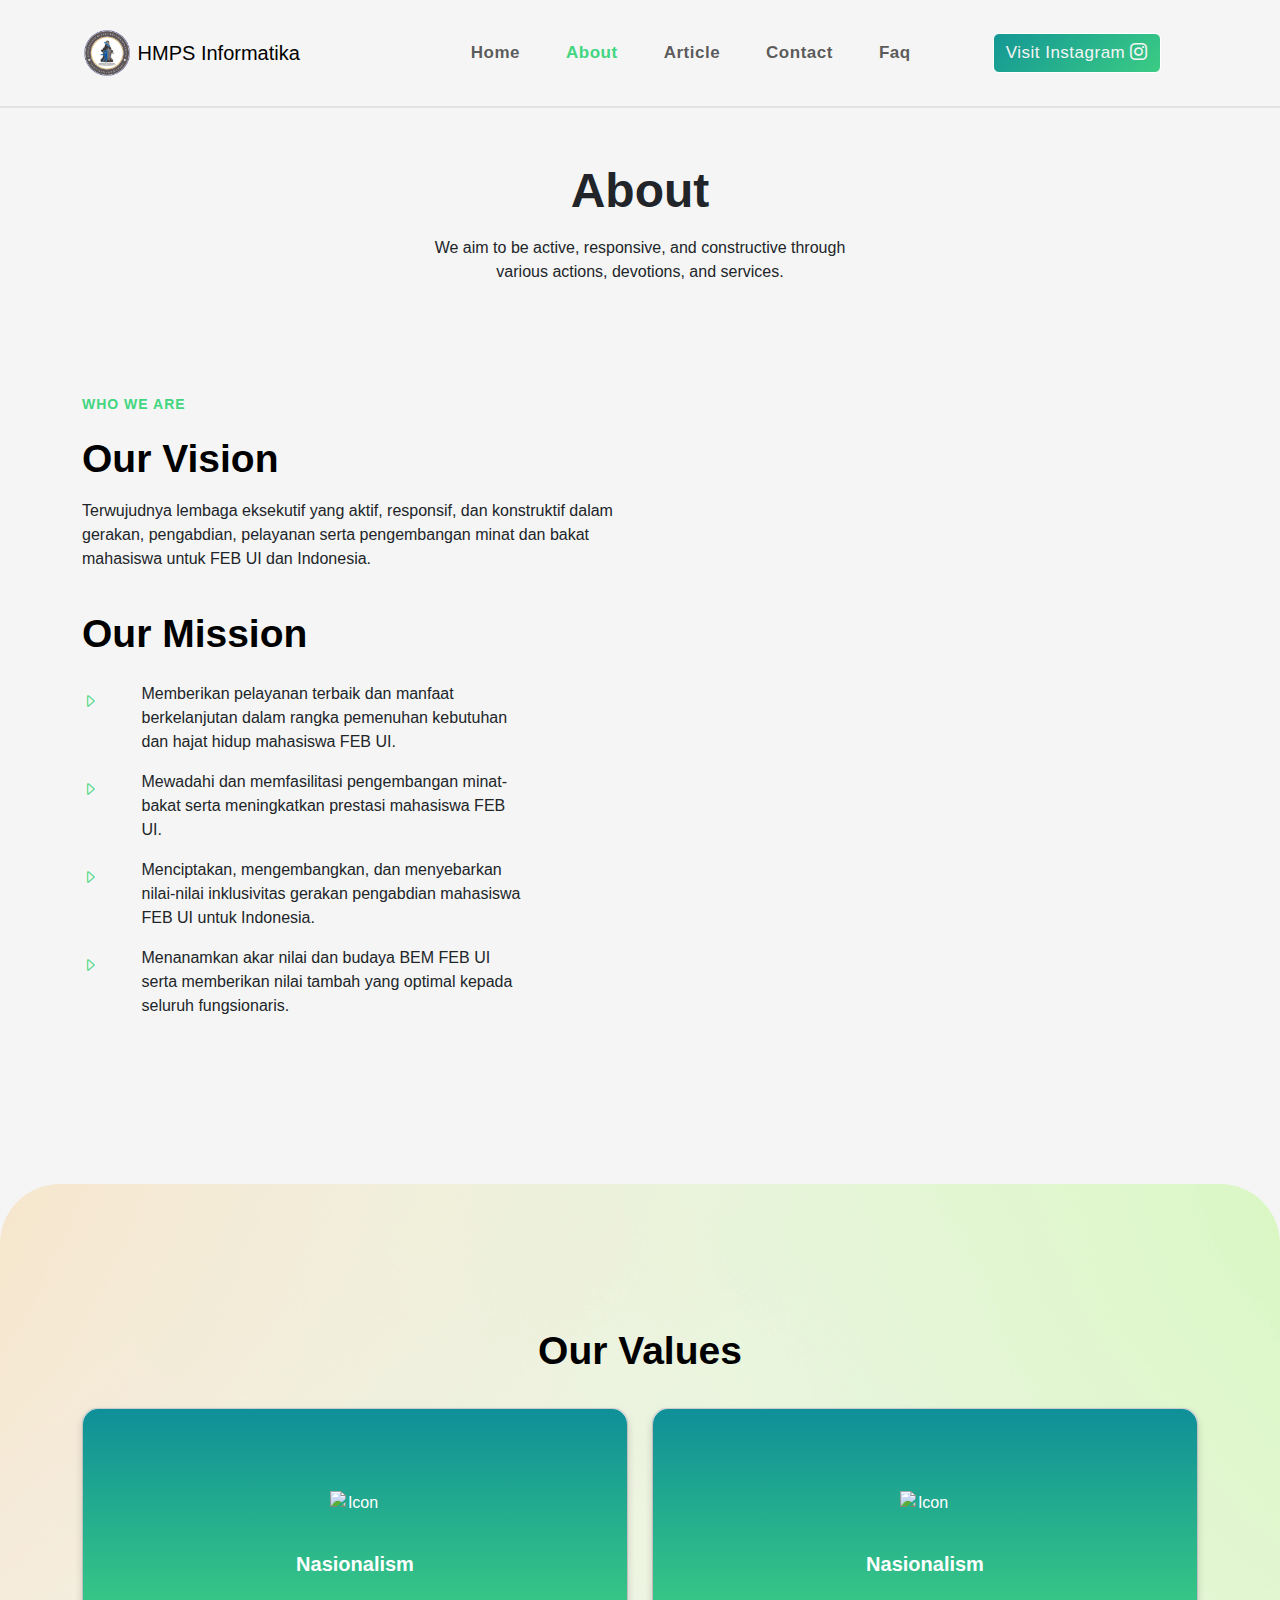
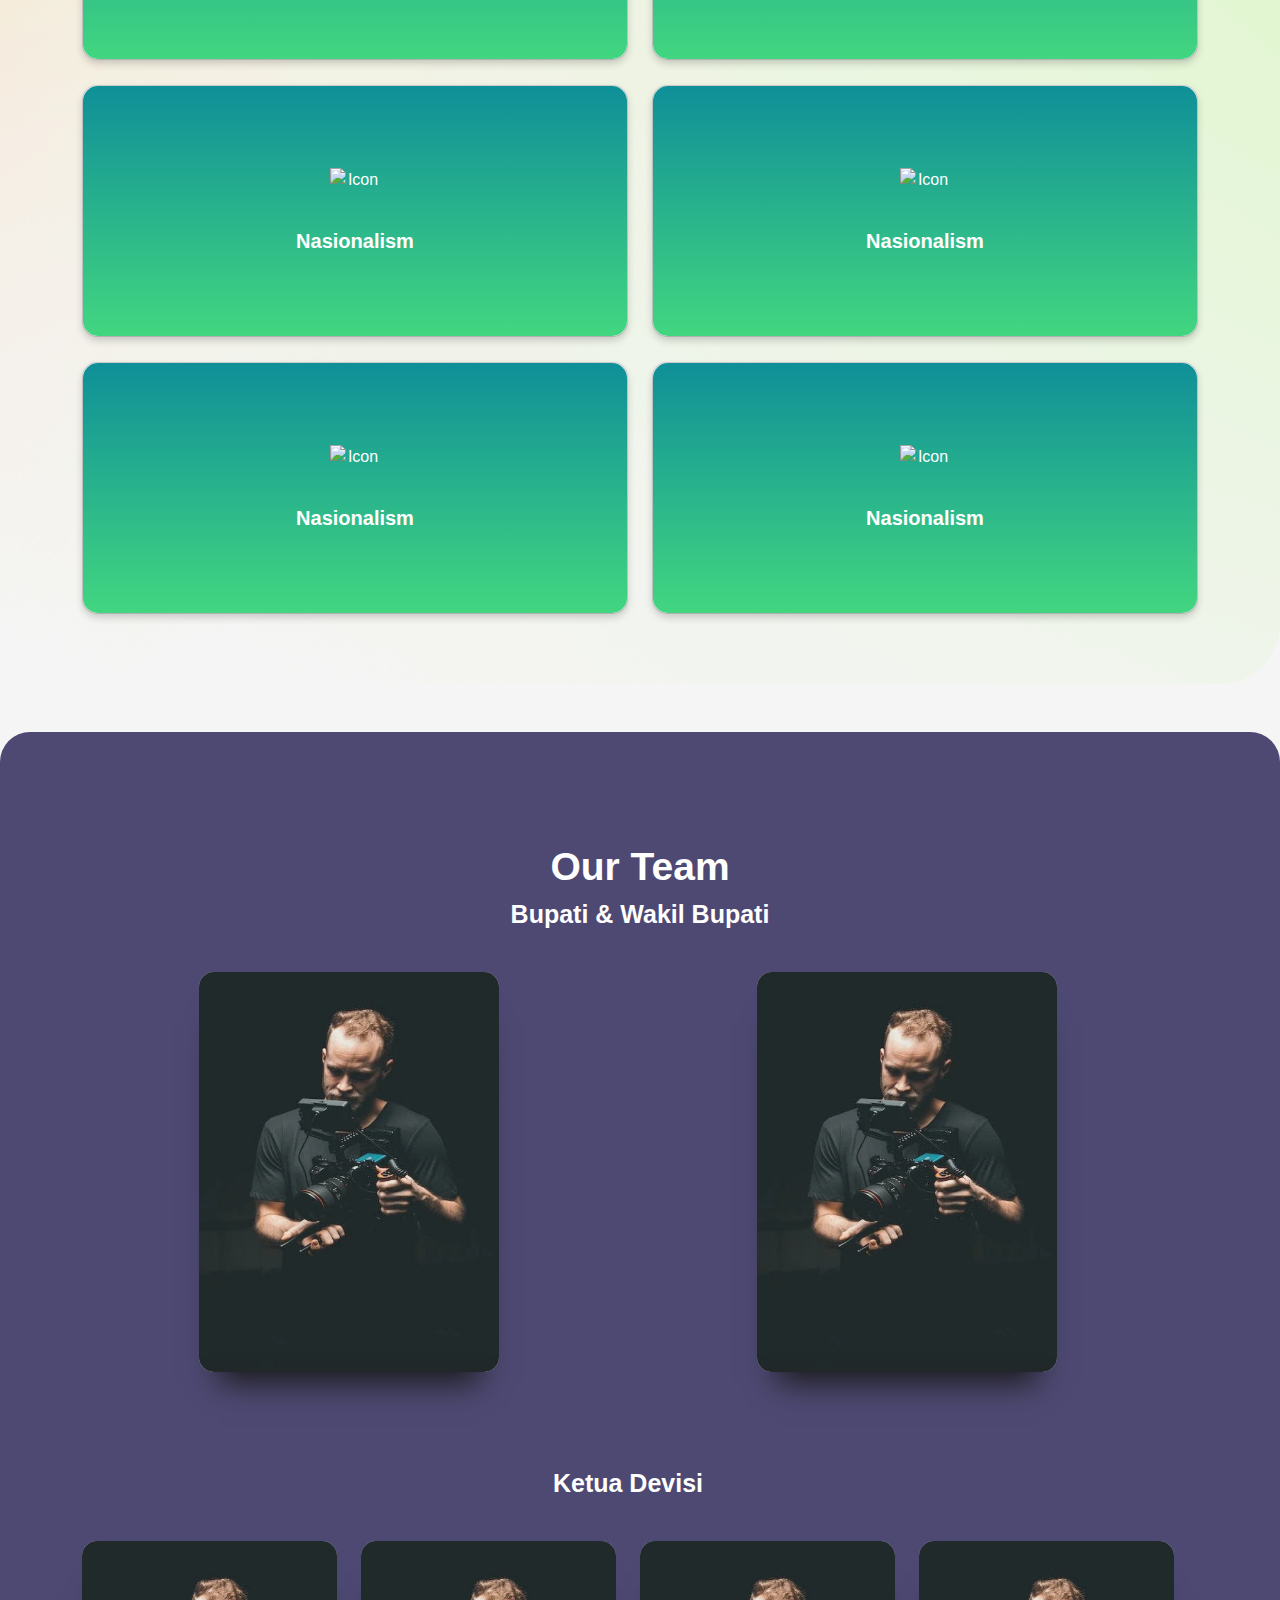
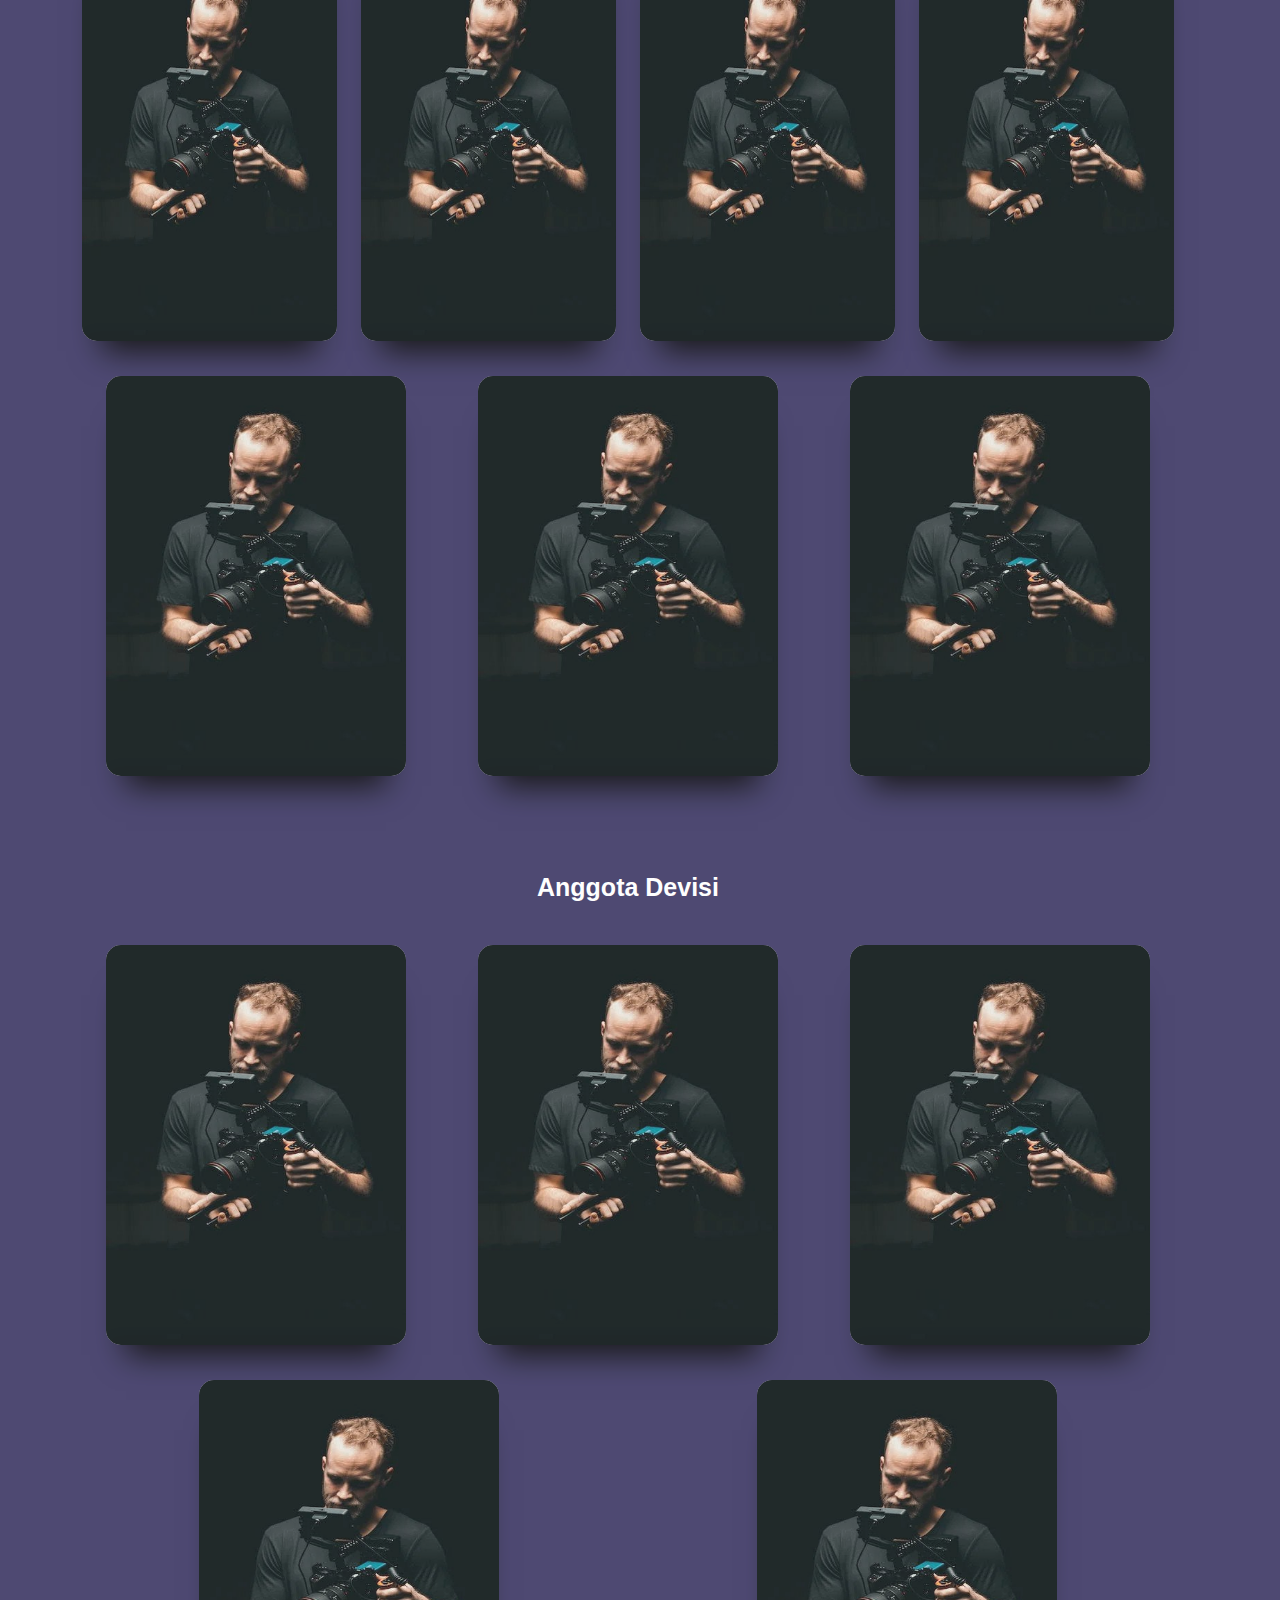
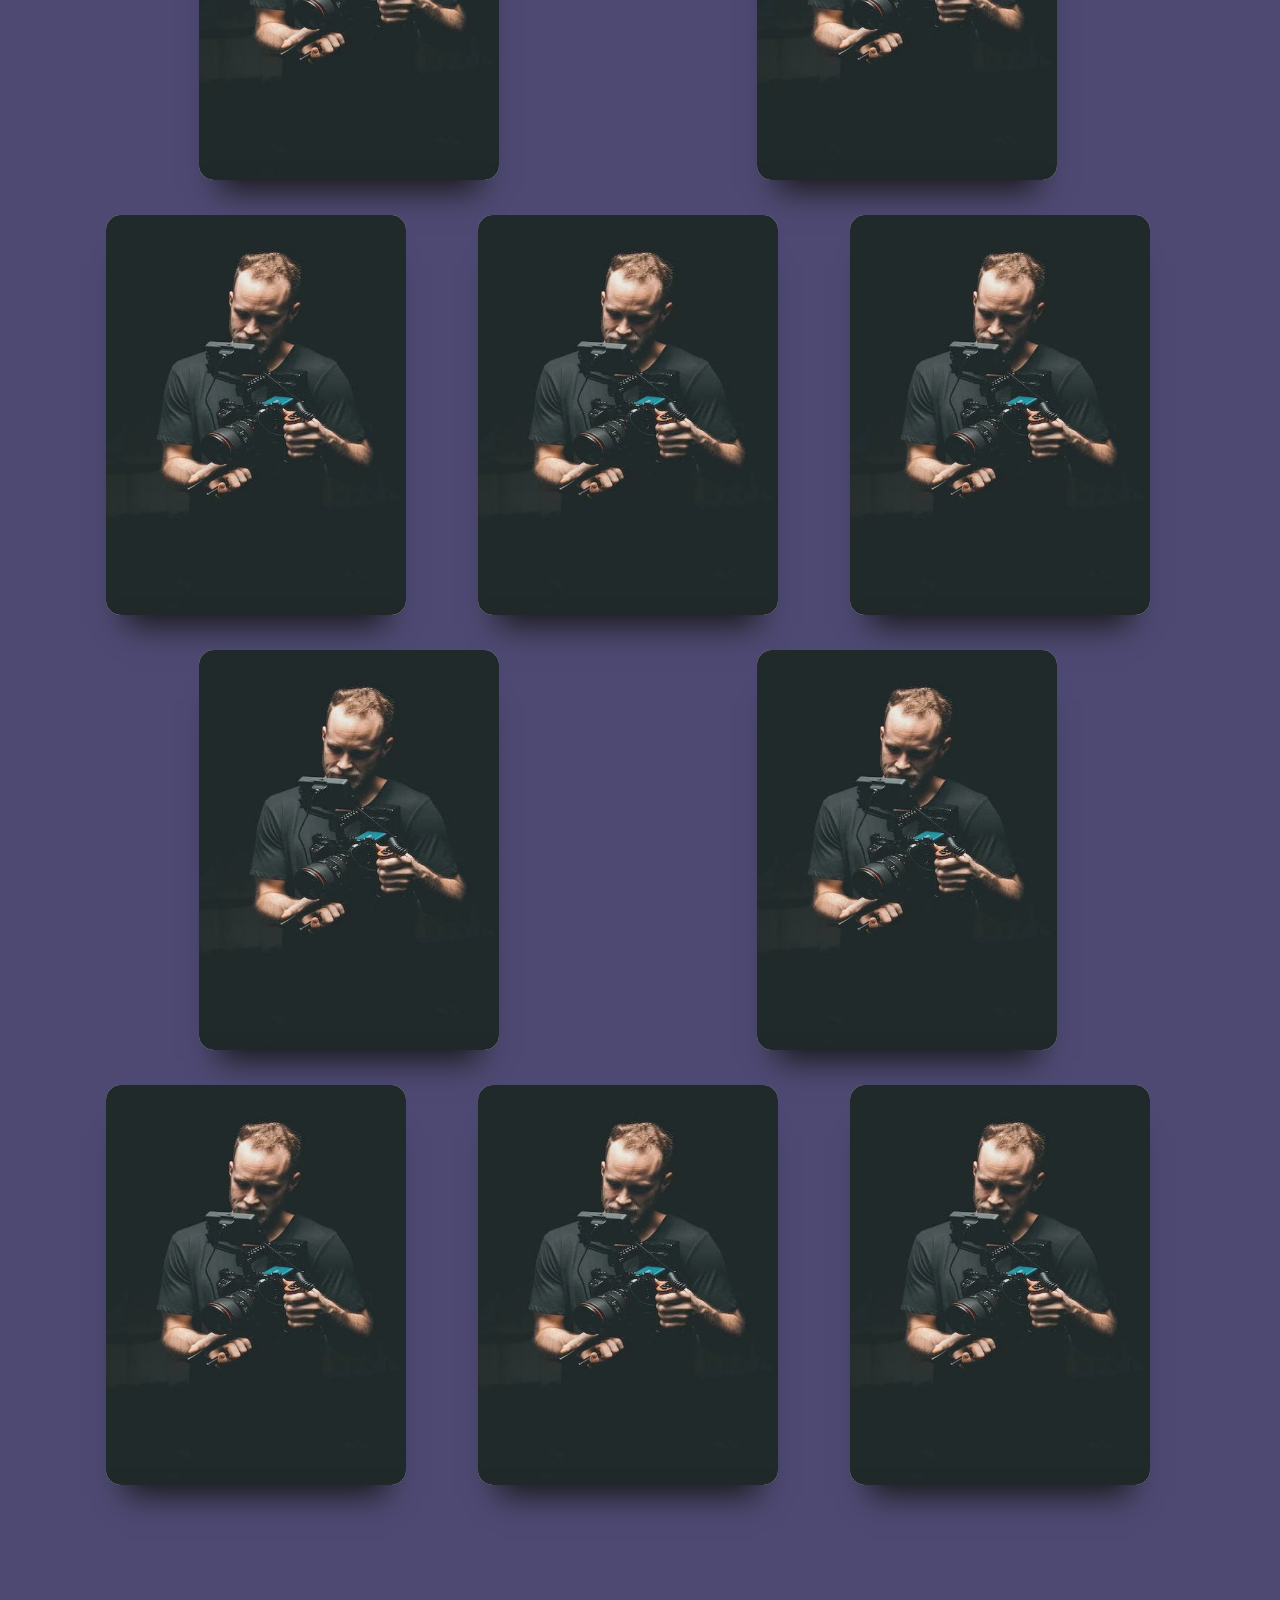
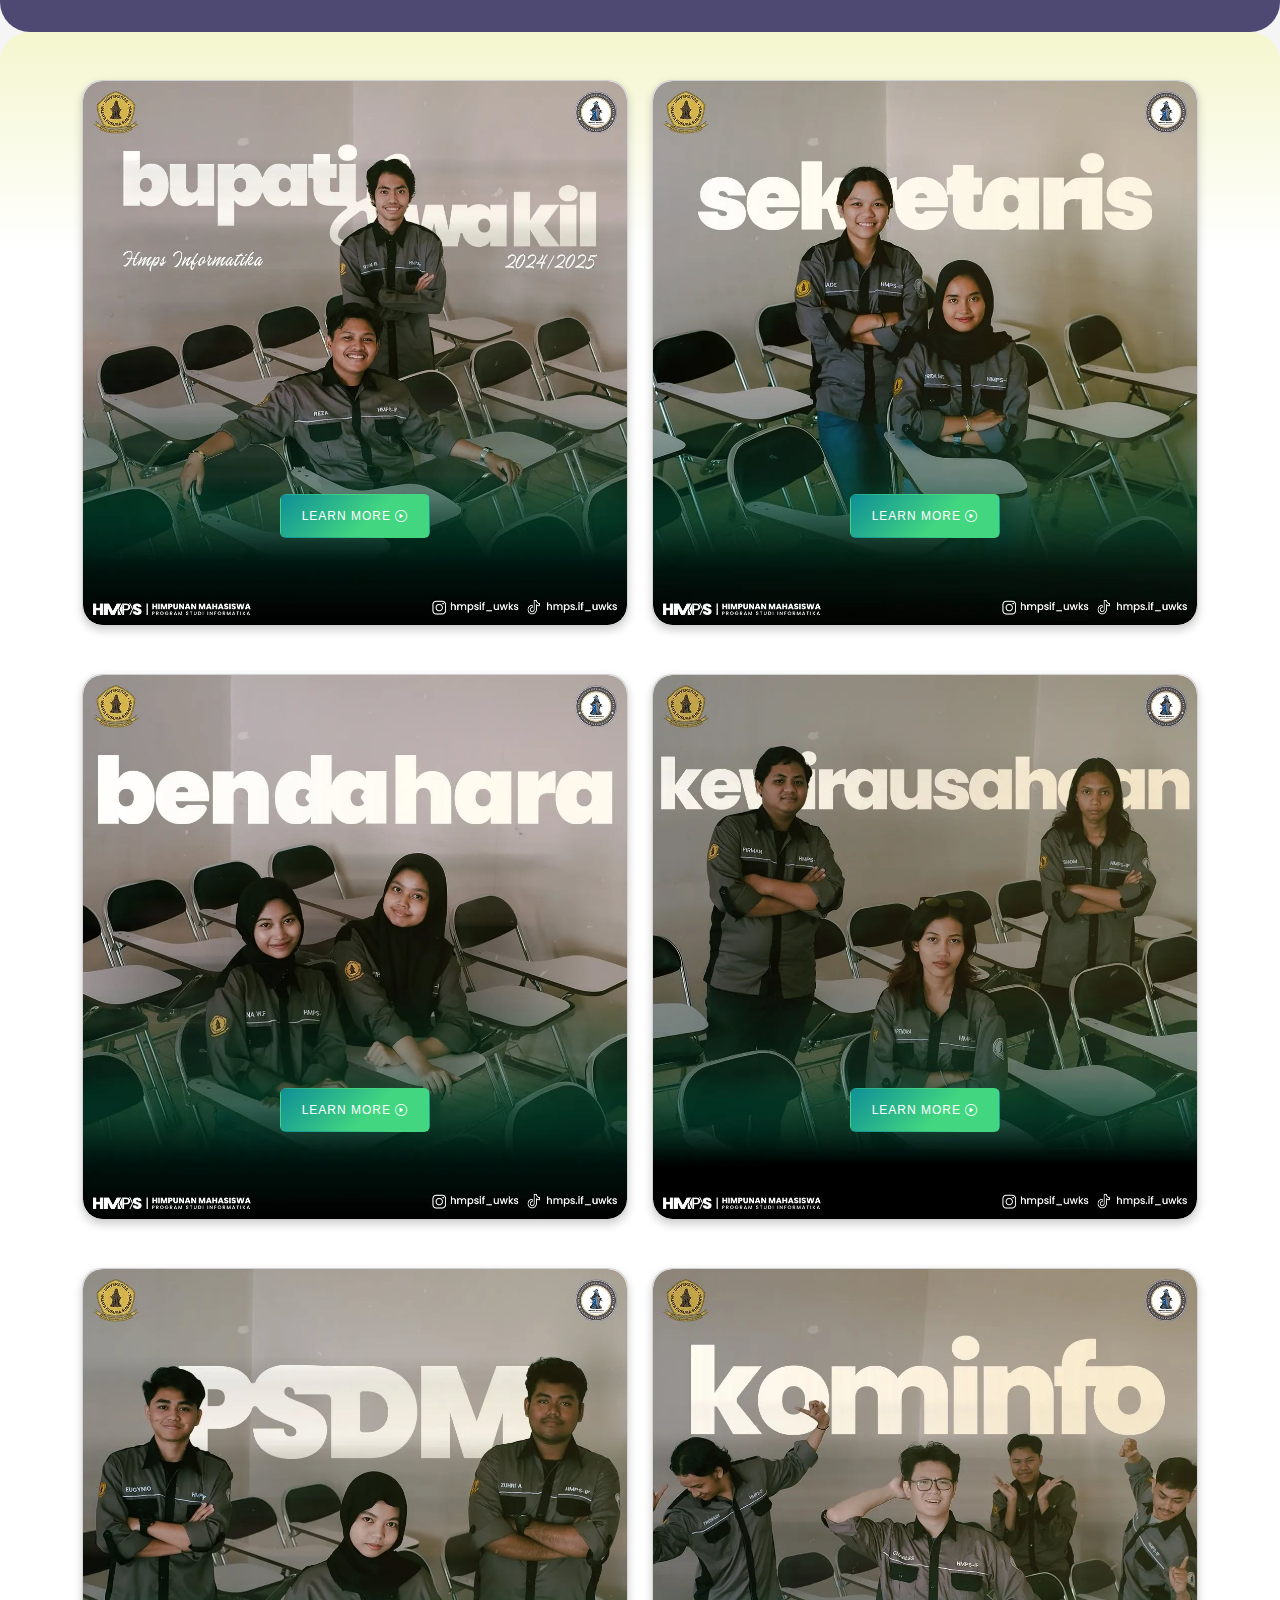
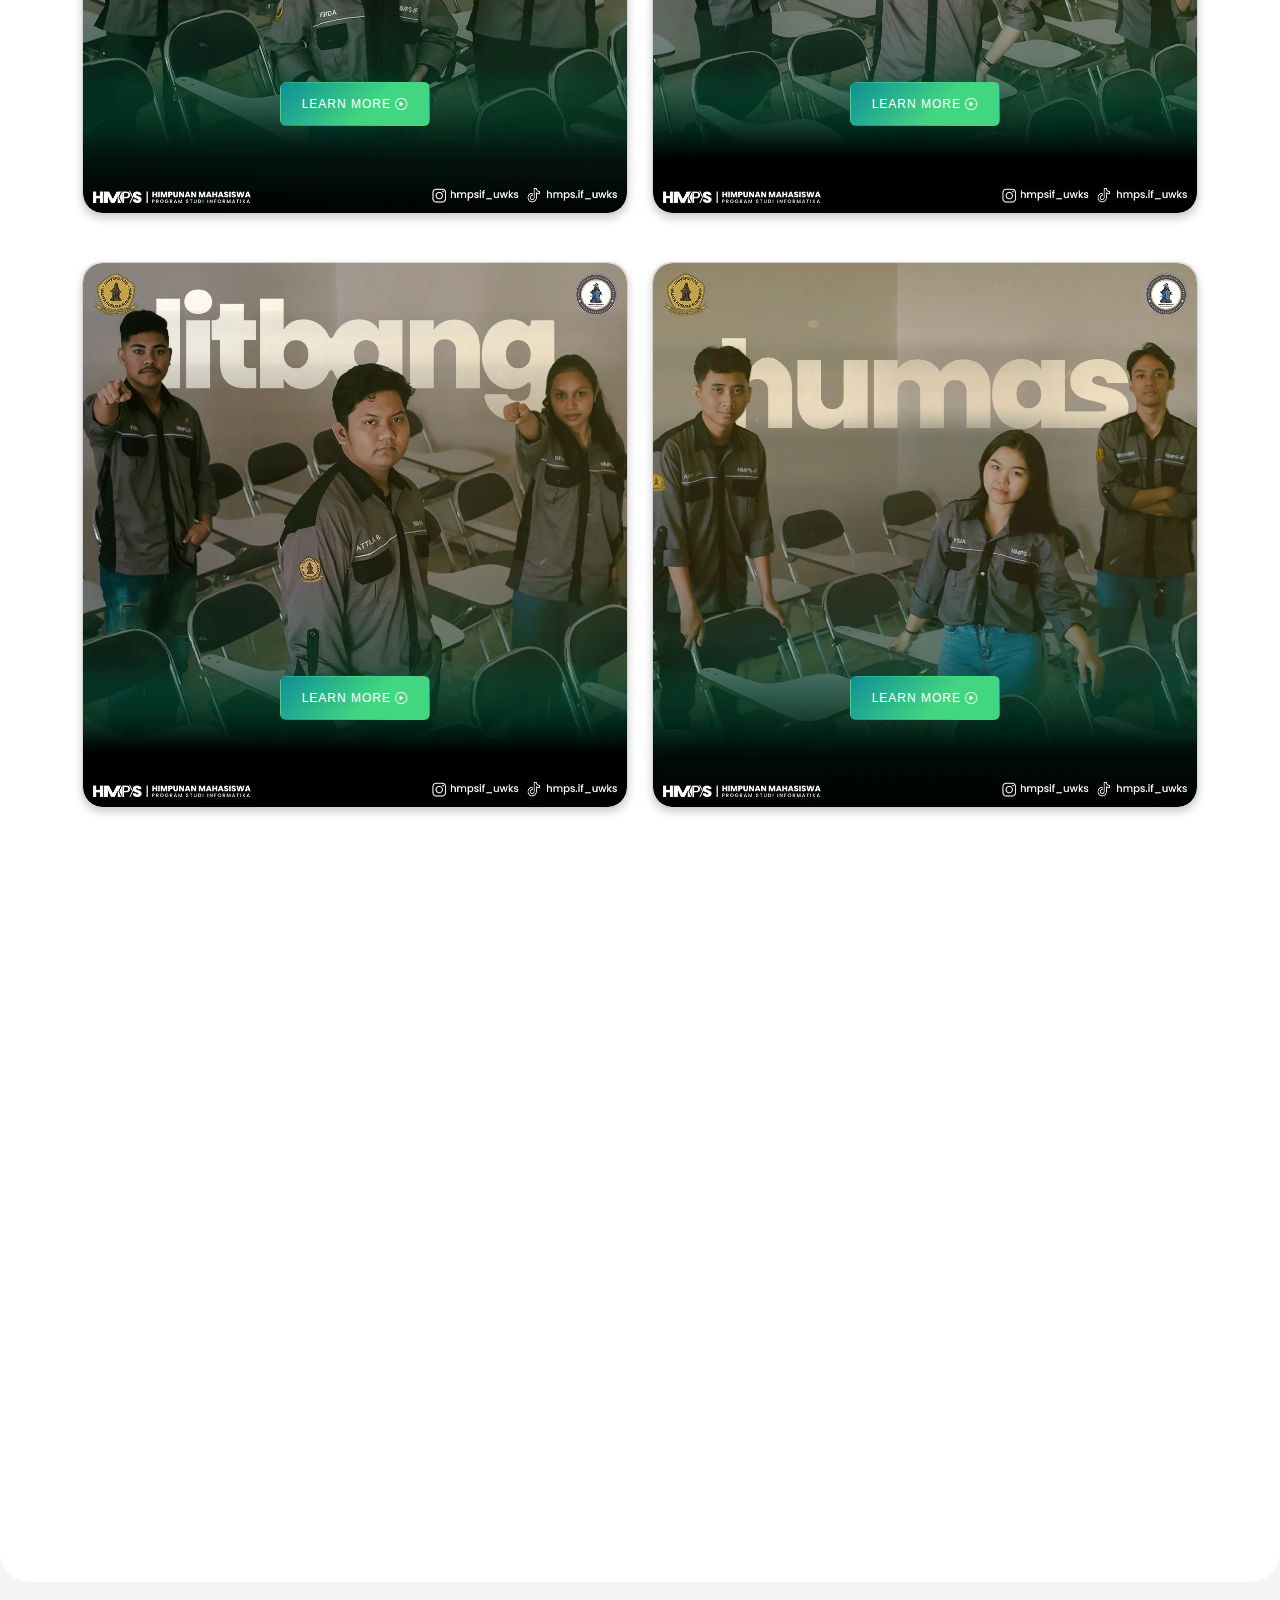
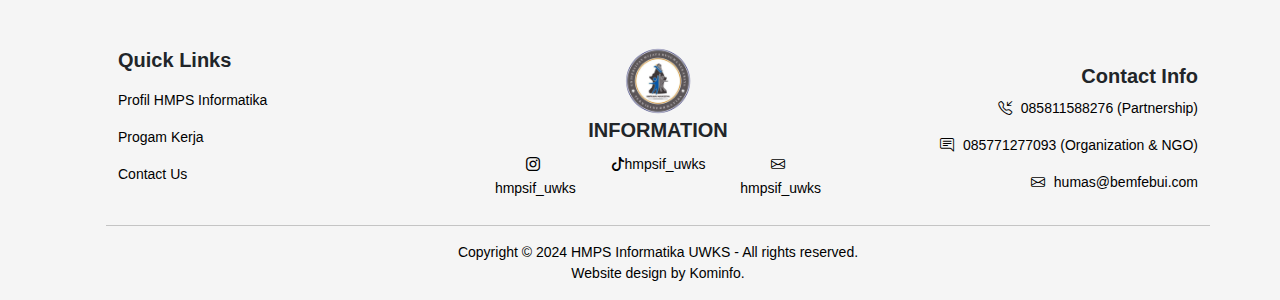
==== profil.html @ 0efe931a "Add files via upload" ====
<!DOCTYPE html>
<html lang="en">
  <head>
    <meta charset="UTF-8" />
    <meta name="viewport" content="width=device-width, initial-scale=1.0" />
    <title>HMPS Informatika</title>
    <!-- Font family roboto -->
    <link rel="preconnect" href="https://fonts.googleapis.com" />
    <link rel="preconnect" href="https://fonts.gstatic.com" crossorigin />
    <link
      href="https://fonts.googleapis.com/css2?family=Roboto+Serif:ital,opsz,wght@0,8..144,100..900;1,8..144,100..900&display=swap"
      rel="stylesheet"
    />

    <!-- Bootstrap CSS -->
    <link
      href="https://cdn.jsdelivr.net/npm/bootstrap@5.3.3/dist/css/bootstrap.min.css"
      rel="stylesheet"
      integrity="sha384-QWTKZyjpPEjISv5WaRU9OFeRpok6YctnYmDr5pNlyT2bRjXh0JMhjY6hW+ALEwIH"
      crossorigin="anonymous"
    />

    <!-- Icon Bootstrap -->
    <link
      rel="stylesheet"
      href="https://cdn.jsdelivr.net/npm/bootstrap-icons@1.4.0/font/bootstrap-icons.css"
    />
    <link
      rel="stylesheet"
      href="https://cdnjs.cloudflare.com/ajax/libs/font-awesome/6.4.0/css/all.min.css"
      integrity="sha512-iecdLmaskl7CVkqkXNQ/ZH/XLlvWZOJyj7Yy7tcenmpD1ypASozpmT/E0iPtmFIB46ZmdtAc9eNBvH0H/ZpiBw=="
      crossorigin="anonymous"
      referrerpolicy="no-referrer"
    />

    <!-- My CSS -->
    <link rel="stylesheet" href="css/style.css" />
  </head>
  <body>
    <!-- Section navbar -->
    <nav class="navbar fixed-top navbar-expand-lg navbar-light bg-light">
      <div class="container">
        <a class="navbar-brand navbar-text pe-5 me-5" href="#">
          <img
            src="img/HIMATIF_LOGO_PNG.png"
            alt=""
            width="50px"
            class="d-inline-block align-bottom"
          />
          <span class="text">HMPS Informatika </span>
        </a>
        <button
          class="navbar-toggler"
          type="button"
          data-bs-toggle="collapse"
          data-bs-target="#navbarNav"
          aria-controls="navbarNav"
          aria-expanded="false"
          aria-label="Toggle navigation"
        >
          <span class="navbar-toggler-icon"></span>
        </button>
        <div
          class="collapse navbar-collapse justify-content-center"
          id="navbarNav"
        >
          <ul class="navbar-nav">
            <li class="nav-item">
              <a class="nav-link" href="index.html">Home</a>
            </li>
            <li class="nav-item">
              <a class="nav-link active" aria-current="page" href="profil.html"
                >About</a
              >
            </li>
            <li class="nav-item">
              <a class="nav-link" href="#services">Article</a>
            </li>
            <li class="nav-item">
              <a class="nav-link" href="#contact">Contact</a>
            </li>
            <li class="nav-item">
              <a class="nav-link" href="#contact">Faq</a>
            </li>
          </ul>
        </div>
        <div
          class="collapse navbar-collapse justify-content-center"
          id="navbarNav"
        >
          <ul class="navbar-nav">
            <li class="nav-item-btn">
              <a class="btn btn-primary" aria-current="page" href="#home"
                >Visit Instagram <i class="bi bi-instagram"></i
              ></a>
            </li>
          </ul>
        </div>
      </div>
    </nav>
    <!-- end section navbar -->

    <!-- Section 1 about -->
    <div class="pt-4"></div>
    <div class="section-1-about text-center pt-5">
      <div class="container">
        <div class="row">
          <div class="judul-about">
            <h1>About</h1>
          </div>
          <div class="isi-judul-about pt-2">
            <p>
              We aim to be active, responsive, and constructive through <br />
              various actions, devotions, and services.
            </p>
          </div>
        </div>
      </div>
    </div>
    <!-- end section -->

    <!-- start section2 visi dan misi -->
    <div class="py-4"></div>
    <div class="mt-5"></div>
    <div class="section-2-visi-misi">
      <div class="container">
        <div class="row">
          <div class="col-lg-6">
            <div class="who-are-we">
              <h4>Who we are</h4>
            </div>
            <div class="judul-visi pt-3">
              <h2>Our Vision</h2>
            </div>
            <div class="isi-visi pt-2">
              <p>
                Terwujudnya lembaga eksekutif yang aktif, responsif, dan
                konstruktif dalam gerakan, pengabdian, pelayanan serta
                pengembangan minat dan bakat mahasiswa untuk FEB UI dan
                Indonesia.
              </p>
            </div>
            <div class="judul-misi pt-4">
              <h2>Our Mission</h2>
            </div>
            <div class="isi-misi pt-3">
              <div class="row">
                <div class="col-md-1 col-lg-1 col-1 pt-2">
                  <i class="bi bi-caret-right"></i>
                </div>
                <div class="col-md-9 col-lg-9 col-11 px-4">
                  <p>
                    Memberikan pelayanan terbaik dan manfaat berkelanjutan dalam
                    rangka pemenuhan kebutuhan dan hajat hidup mahasiswa FEB UI.
                  </p>
                </div>
                <div class="col-md-2 col-lg-2"></div>
                <div class="col-md-1 col-lg-1 col-1 pt-2">
                  <i class="bi bi-caret-right"></i>
                </div>
                <div class="col-md-9 col-lg-9 col-11 px-4">
                  <p>
                    Mewadahi dan memfasilitasi pengembangan minat-bakat serta
                    meningkatkan prestasi mahasiswa FEB UI.
                  </p>
                </div>
                <div class="col-md-2 col-lg-2"></div>
                <div class="col-md-1 col-lg-1 col-1 pt-2">
                  <i class="bi bi-caret-right"></i>
                </div>
                <div class="col-md-9 col-lg-9 col-11 px-4">
                  <p>
                    Menciptakan, mengembangkan, dan menyebarkan nilai-nilai
                    inklusivitas gerakan pengabdian mahasiswa FEB UI untuk
                    Indonesia.
                  </p>
                </div>
                <div class="col-md-2 col-lg-2"></div>
                <div class="col-md-1 col-lg-1 col-1 pt-2">
                  <i class="bi bi-caret-right"></i>
                </div>
                <div class="col-md-9 col-lg-9 col-11 px-4">
                  <p>
                    Menanamkan akar nilai dan budaya BEM FEB UI serta memberikan
                    nilai tambah yang optimal kepada seluruh fungsionaris.
                  </p>
                </div>
                <div class="col-md-2 col-lg-2"></div>
              </div>
            </div>
            <div class="col-lg-6">
              <!-- gambar  -->
            </div>
          </div>
        </div>
      </div>
    </div>
    <!-- end section2 visi dan misi -->

    <!-- section3 our values -->
    <div class="section-3-our-values js3">
      <div class="container">
        <div class="row">
          <div class="judul-our-values pt-5 text-center">
            <div class="mt-5"></div>
            <div class="pt-5"></div>
            <h4>Our Values</h4>
          </div>
          <div class="isi-our-values">
            <div class="row">
              <div class="col-lg-6 d-flex justify-content-center">
                <div class="card" style="width: 35rem">
                  <div class="card-container">
                    <div class="card-front">
                      <img src="https://via.placeholder.com/50" alt="Icon" />
                      <h2>Nasionalism</h2>
                    </div>
                    <div class="card-back">
                      <h2>Nasionalism</h2>
                      <p>
                        Menjunjung tinggi nilai nasionalisme, yaitu paham untuk
                        mencintai bangsa dan negara sebagai hal yang harus
                        dilakukan dalam melakukan pelayanan dan pengabdian.
                      </p>
                    </div>
                  </div>
                </div>
              </div>
              <div class="col-lg-6 d-flex justify-content-center">
                <div class="card" style="width: 35rem">
                  <div class="card-container">
                    <div class="card-front">
                      <img src="https://via.placeholder.com/50" alt="Icon" />
                      <h2>Nasionalism</h2>
                    </div>
                    <div class="card-back">
                      <h2>Nasionalism</h2>
                      <p>
                        Menjunjung tinggi nilai nasionalisme, yaitu paham untuk
                        mencintai bangsa dan negara sebagai hal yang harus
                        dilakukan dalam melakukan pelayanan dan pengabdian.
                      </p>
                    </div>
                  </div>
                </div>
              </div>
              <div class="col-lg-6 d-flex justify-content-center">
                <div class="card" style="width: 35rem">
                  <div class="card-container">
                    <div class="card-front">
                      <img src="https://via.placeholder.com/50" alt="Icon" />
                      <h2>Nasionalism</h2>
                    </div>
                    <div class="card-back">
                      <h2>Nasionalism</h2>
                      <p>
                        Menjunjung tinggi nilai nasionalisme, yaitu paham untuk
                        mencintai bangsa dan negara sebagai hal yang harus
                        dilakukan dalam melakukan pelayanan dan pengabdian.
                      </p>
                    </div>
                  </div>
                </div>
              </div>
              <div class="col-lg-6 d-flex justify-content-center">
                <div class="card" style="width: 35rem">
                  <div class="card-container">
                    <div class="card-front">
                      <img src="https://via.placeholder.com/50" alt="Icon" />
                      <h2>Nasionalism</h2>
                    </div>
                    <div class="card-back">
                      <h2>Nasionalism</h2>
                      <p>
                        Menjunjung tinggi nilai nasionalisme, yaitu paham untuk
                        mencintai bangsa dan negara sebagai hal yang harus
                        dilakukan dalam melakukan pelayanan dan pengabdian.
                      </p>
                    </div>
                  </div>
                </div>
              </div>
              <div class="col-lg-6 d-flex justify-content-center">
                <div class="card" style="width: 35rem">
                  <div class="card-container">
                    <div class="card-front">
                      <img src="https://via.placeholder.com/50" alt="Icon" />
                      <h2>Nasionalism</h2>
                    </div>
                    <div class="card-back">
                      <h2>Nasionalism</h2>
                      <p>
                        Menjunjung tinggi nilai nasionalisme, yaitu paham untuk
                        mencintai bangsa dan negara sebagai hal yang harus
                        dilakukan dalam melakukan pelayanan dan pengabdian.
                      </p>
                    </div>
                  </div>
                </div>
              </div>
              <div class="col-lg-6 d-flex justify-content-center">
                <div class="card" style="width: 35rem">
                  <div class="card-container">
                    <div class="card-front">
                      <img src="https://via.placeholder.com/50" alt="Icon" />
                      <h2>Nasionalism</h2>
                    </div>
                    <div class="card-back">
                      <h2>Nasionalism</h2>
                      <p>
                        Menjunjung tinggi nilai nasionalisme, yaitu paham untuk
                        mencintai bangsa dan negara sebagai hal yang harus
                        dilakukan dalam melakukan pelayanan dan pengabdian.
                      </p>
                    </div>
                  </div>
                </div>
              </div>
            </div>
          </div>
        </div>
      </div>
    </div>
    <!-- end section3 our values -->
    <div class="mt-5"></div>

    <!-- start section4 our team -->
    <div class="section-4-our-team">
      <div class="container">
        <div class="row">
          <div class="judul-our-team pt-3 text-center">
            <div class="mt-5"></div>
            <div class="pt-5"></div>
            <h4>Our Team</h4>
            <h5>Bupati & Wakil Bupati</h5>
          </div>
          <div class="row">
            <div class="col-lg-6 col-md-6 d-flex justify-content-around">
              <div class="card">
                <div class="imbBx">
                  <img src="/img/pic01.jpg" alt="" />
                </div>

                <div class="content">
                  <div class="contentBx">
                    <h3>James Henry <br /><span>Web Analyst</span></h3>
                  </div>
                  <ul class="sci">
                    <li style="--i: 1">
                      <a href="#"><i class="fa-brands fa-instagram"></i></a>
                    </li>
                    <li style="--i: 2">
                      <a href="#"><i class="fa-brands fa-github"></i></a>
                    </li>
                    <li style="--i: 3">
                      <a href="#"><i class="fa-brands fa-linkedin-in"></i></a>
                    </li>
                  </ul>
                </div>
              </div>
            </div>
            <div class="col-lg-6 col-md-6 d-flex justify-content-around">
              <div class="card">
                <div class="imbBx">
                  <img src="/img/pic01.jpg" alt="" />
                </div>

                <div class="content">
                  <div class="contentBx">
                    <h3>James Henry <br /><span>Web Analyst</span></h3>
                  </div>
                  <ul class="sci">
                    <li style="--i: 1">
                      <a href="#"><i class="fa-brands fa-instagram"></i></a>
                    </li>
                    <li style="--i: 2">
                      <a href="#"><i class="fa-brands fa-github"></i></a>
                    </li>
                    <li style="--i: 3">
                      <a href="#"><i class="fa-brands fa-linkedin-in"></i></a>
                    </li>
                  </ul>
                </div>
              </div>
            </div>
            <div class="judul-our-team text-center">
              <div class="mt-5 pt-5"></div>
              <h5>Ketua Devisi</h5>
            </div>
            <div class="col-lg-3 col-md-6 d-flex justify-content-center">
              <div class="card">
                <div class="imbBx">
                  <img src="/img/pic01.jpg" alt="" />
                </div>

                <div class="content">
                  <div class="contentBx">
                    <h3>James Henry <br /><span>Web Analyst</span></h3>
                  </div>
                  <ul class="sci">
                    <li style="--i: 1">
                      <a href="#"><i class="fa-brands fa-instagram"></i></a>
                    </li>
                    <li style="--i: 2">
                      <a href="#"><i class="fa-brands fa-github"></i></a>
                    </li>
                    <li style="--i: 3">
                      <a href="#"><i class="fa-brands fa-linkedin-in"></i></a>
                    </li>
                  </ul>
                </div>
              </div>
            </div>
            <div class="col-lg-3 col-md-6 d-flex justify-content-center">
              <div class="card">
                <div class="imbBx">
                  <img src="/img/pic01.jpg" alt="" />
                </div>

                <div class="content">
                  <div class="contentBx">
                    <h3>James Henry <br /><span>Web Analyst</span></h3>
                  </div>
                  <ul class="sci">
                    <li style="--i: 1">
                      <a href="#"><i class="fa-brands fa-instagram"></i></a>
                    </li>
                    <li style="--i: 2">
                      <a href="#"><i class="fa-brands fa-github"></i></a>
                    </li>
                    <li style="--i: 3">
                      <a href="#"><i class="fa-brands fa-linkedin-in"></i></a>
                    </li>
                  </ul>
                </div>
              </div>
            </div>
            <div class="col-lg-3 col-md-6 d-flex justify-content-around">
              <div class="card">
                <div class="imbBx">
                  <img src="/img/pic01.jpg" alt="" />
                </div>

                <div class="content">
                  <div class="contentBx">
                    <h3>James Henry <br /><span>Web Analyst</span></h3>
                  </div>
                  <ul class="sci">
                    <li style="--i: 1">
                      <a href="#"><i class="fa-brands fa-instagram"></i></a>
                    </li>
                    <li style="--i: 2">
                      <a href="#"><i class="fa-brands fa-github"></i></a>
                    </li>
                    <li style="--i: 3">
                      <a href="#"><i class="fa-brands fa-linkedin-in"></i></a>
                    </li>
                  </ul>
                </div>
              </div>
            </div>
            <div class="col-lg-3 col-md-6 d-flex justify-content-around">
              <div class="card">
                <div class="imbBx">
                  <img src="/img/pic01.jpg" alt="" />
                </div>

                <div class="content">
                  <div class="contentBx">
                    <h3>James Henry <br /><span>Web Analyst</span></h3>
                  </div>
                  <ul class="sci">
                    <li style="--i: 1">
                      <a href="#"><i class="fa-brands fa-instagram"></i></a>
                    </li>
                    <li style="--i: 2">
                      <a href="#"><i class="fa-brands fa-github"></i></a>
                    </li>
                    <li style="--i: 3">
                      <a href="#"><i class="fa-brands fa-linkedin-in"></i></a>
                    </li>
                  </ul>
                </div>
              </div>
            </div>
            <div class="col-lg-4 col-md-6 d-flex justify-content-around">
              <div class="card">
                <div class="imbBx">
                  <img src="/img/pic01.jpg" alt="" />
                </div>

                <div class="content">
                  <div class="contentBx">
                    <h3>James Henry <br /><span>Web Analyst</span></h3>
                  </div>
                  <ul class="sci">
                    <li style="--i: 1">
                      <a href="#"><i class="fa-brands fa-instagram"></i></a>
                    </li>
                    <li style="--i: 2">
                      <a href="#"><i class="fa-brands fa-github"></i></a>
                    </li>
                    <li style="--i: 3">
                      <a href="#"><i class="fa-brands fa-linkedin-in"></i></a>
                    </li>
                  </ul>
                </div>
              </div>
            </div>
            <div class="col-lg-4 col-md-6 d-flex justify-content-around">
              <div class="card">
                <div class="imbBx">
                  <img src="/img/pic01.jpg" alt="" />
                </div>

                <div class="content">
                  <div class="contentBx">
                    <h3>James Henry <br /><span>Web Analyst</span></h3>
                  </div>
                  <ul class="sci">
                    <li style="--i: 1">
                      <a href="#"><i class="fa-brands fa-instagram"></i></a>
                    </li>
                    <li style="--i: 2">
                      <a href="#"><i class="fa-brands fa-github"></i></a>
                    </li>
                    <li style="--i: 3">
                      <a href="#"><i class="fa-brands fa-linkedin-in"></i></a>
                    </li>
                  </ul>
                </div>
              </div>
            </div>
            <div class="col-lg-4 col-md-6 d-flex justify-content-around">
              <div class="card">
                <div class="imbBx">
                  <img src="/img/pic01.jpg" alt="" />
                </div>

                <div class="content">
                  <div class="contentBx">
                    <h3>James Henry <br /><span>Web Analyst</span></h3>
                  </div>
                  <ul class="sci">
                    <li style="--i: 1">
                      <a href="#"><i class="fa-brands fa-instagram"></i></a>
                    </li>
                    <li style="--i: 2">
                      <a href="#"><i class="fa-brands fa-github"></i></a>
                    </li>
                    <li style="--i: 3">
                      <a href="#"><i class="fa-brands fa-linkedin-in"></i></a>
                    </li>
                  </ul>
                </div>
              </div>
            </div>
            <div class="judul-our-team text-center">
              <div class="mt-5 pt-5"></div>
              <h5>Anggota Devisi</h5>
            </div>
            <div class="col-lg-4 col-md-6 d-flex justify-content-center">
              <div class="card">
                <div class="imbBx">
                  <img src="/img/pic01.jpg" alt="" />
                </div>

                <div class="content">
                  <div class="contentBx">
                    <h3>James Henry <br /><span>Web Analyst</span></h3>
                  </div>
                  <ul class="sci">
                    <li style="--i: 1">
                      <a href="#"><i class="fa-brands fa-instagram"></i></a>
                    </li>
                    <li style="--i: 2">
                      <a href="#"><i class="fa-brands fa-github"></i></a>
                    </li>
                    <li style="--i: 3">
                      <a href="#"><i class="fa-brands fa-linkedin-in"></i></a>
                    </li>
                  </ul>
                </div>
              </div>
            </div>
            <div class="col-lg-4 col-md-6 d-flex justify-content-center">
              <div class="card">
                <div class="imbBx">
                  <img src="/img/pic01.jpg" alt="" />
                </div>

                <div class="content">
                  <div class="contentBx">
                    <h3>James Henry <br /><span>Web Analyst</span></h3>
                  </div>
                  <ul class="sci">
                    <li style="--i: 1">
                      <a href="#"><i class="fa-brands fa-instagram"></i></a>
                    </li>
                    <li style="--i: 2">
                      <a href="#"><i class="fa-brands fa-github"></i></a>
                    </li>
                    <li style="--i: 3">
                      <a href="#"><i class="fa-brands fa-linkedin-in"></i></a>
                    </li>
                  </ul>
                </div>
              </div>
            </div>
            <div class="col-lg-4 col-md-6 d-flex justify-content-around">
              <div class="card">
                <div class="imbBx">
                  <img src="/img/pic01.jpg" alt="" />
                </div>

                <div class="content">
                  <div class="contentBx">
                    <h3>James Henry <br /><span>Web Analyst</span></h3>
                  </div>
                  <ul class="sci">
                    <li style="--i: 1">
                      <a href="#"><i class="fa-brands fa-instagram"></i></a>
                    </li>
                    <li style="--i: 2">
                      <a href="#"><i class="fa-brands fa-github"></i></a>
                    </li>
                    <li style="--i: 3">
                      <a href="#"><i class="fa-brands fa-linkedin-in"></i></a>
                    </li>
                  </ul>
                </div>
              </div>
            </div>
            <div class="col-lg-6 col-md-6 d-flex justify-content-around">
              <div class="card">
                <div class="imbBx">
                  <img src="/img/pic01.jpg" alt="" />
                </div>

                <div class="content">
                  <div class="contentBx">
                    <h3>James Henry <br /><span>Web Analyst</span></h3>
                  </div>
                  <ul class="sci">
                    <li style="--i: 1">
                      <a href="#"><i class="fa-brands fa-instagram"></i></a>
                    </li>
                    <li style="--i: 2">
                      <a href="#"><i class="fa-brands fa-github"></i></a>
                    </li>
                    <li style="--i: 3">
                      <a href="#"><i class="fa-brands fa-linkedin-in"></i></a>
                    </li>
                  </ul>
                </div>
              </div>
            </div>
            <div class="col-lg-6 col-md-6 d-flex justify-content-around">
              <div class="card">
                <div class="imbBx">
                  <img src="/img/pic01.jpg" alt="" />
                </div>

                <div class="content">
                  <div class="contentBx">
                    <h3>James Henry <br /><span>Web Analyst</span></h3>
                  </div>
                  <ul class="sci">
                    <li style="--i: 1">
                      <a href="#"><i class="fa-brands fa-instagram"></i></a>
                    </li>
                    <li style="--i: 2">
                      <a href="#"><i class="fa-brands fa-github"></i></a>
                    </li>
                    <li style="--i: 3">
                      <a href="#"><i class="fa-brands fa-linkedin-in"></i></a>
                    </li>
                  </ul>
                </div>
              </div>
            </div>
            <div class="col-lg-4 col-md-6 d-flex justify-content-around">
              <div class="card">
                <div class="imbBx">
                  <img src="/img/pic01.jpg" alt="" />
                </div>

                <div class="content">
                  <div class="contentBx">
                    <h3>James Henry <br /><span>Web Analyst</span></h3>
                  </div>
                  <ul class="sci">
                    <li style="--i: 1">
                      <a href="#"><i class="fa-brands fa-instagram"></i></a>
                    </li>
                    <li style="--i: 2">
                      <a href="#"><i class="fa-brands fa-github"></i></a>
                    </li>
                    <li style="--i: 3">
                      <a href="#"><i class="fa-brands fa-linkedin-in"></i></a>
                    </li>
                  </ul>
                </div>
              </div>
            </div>
            <div class="col-lg-4 col-md-6 d-flex justify-content-around">
              <div class="card">
                <div class="imbBx">
                  <img src="/img/pic01.jpg" alt="" />
                </div>

                <div class="content">
                  <div class="contentBx">
                    <h3>James Henry <br /><span>Web Analyst</span></h3>
                  </div>
                  <ul class="sci">
                    <li style="--i: 1">
                      <a href="#"><i class="fa-brands fa-instagram"></i></a>
                    </li>
                    <li style="--i: 2">
                      <a href="#"><i class="fa-brands fa-github"></i></a>
                    </li>
                    <li style="--i: 3">
                      <a href="#"><i class="fa-brands fa-linkedin-in"></i></a>
                    </li>
                  </ul>
                </div>
              </div>
            </div>
            <div class="col-lg-4 col-md-6 d-flex justify-content-center">
              <div class="card">
                <div class="imbBx">
                  <img src="/img/pic01.jpg" alt="" />
                </div>

                <div class="content">
                  <div class="contentBx">
                    <h3>James Henry <br /><span>Web Analyst</span></h3>
                  </div>
                  <ul class="sci">
                    <li style="--i: 1">
                      <a href="#"><i class="fa-brands fa-instagram"></i></a>
                    </li>
                    <li style="--i: 2">
                      <a href="#"><i class="fa-brands fa-github"></i></a>
                    </li>
                    <li style="--i: 3">
                      <a href="#"><i class="fa-brands fa-linkedin-in"></i></a>
                    </li>
                  </ul>
                </div>
              </div>
            </div>
            <div class="col-lg-6 col-md-6 d-flex justify-content-center">
              <div class="card">
                <div class="imbBx">
                  <img src="/img/pic01.jpg" alt="" />
                </div>

                <div class="content">
                  <div class="contentBx">
                    <h3>James Henry <br /><span>Web Analyst</span></h3>
                  </div>
                  <ul class="sci">
                    <li style="--i: 1">
                      <a href="#"><i class="fa-brands fa-instagram"></i></a>
                    </li>
                    <li style="--i: 2">
                      <a href="#"><i class="fa-brands fa-github"></i></a>
                    </li>
                    <li style="--i: 3">
                      <a href="#"><i class="fa-brands fa-linkedin-in"></i></a>
                    </li>
                  </ul>
                </div>
              </div>
            </div>
            <div class="col-lg-6 col-md-6 d-flex justify-content-around">
              <div class="card">
                <div class="imbBx">
                  <img src="/img/pic01.jpg" alt="" />
                </div>

                <div class="content">
                  <div class="contentBx">
                    <h3>James Henry <br /><span>Web Analyst</span></h3>
                  </div>
                  <ul class="sci">
                    <li style="--i: 1">
                      <a href="#"><i class="fa-brands fa-instagram"></i></a>
                    </li>
                    <li style="--i: 2">
                      <a href="#"><i class="fa-brands fa-github"></i></a>
                    </li>
                    <li style="--i: 3">
                      <a href="#"><i class="fa-brands fa-linkedin-in"></i></a>
                    </li>
                  </ul>
                </div>
              </div>
            </div>
            <div class="col-lg-4 col-md-6 d-flex justify-content-around">
              <div class="card">
                <div class="imbBx">
                  <img src="/img/pic01.jpg" alt="" />
                </div>

                <div class="content">
                  <div class="contentBx">
                    <h3>James Henry <br /><span>Web Analyst</span></h3>
                  </div>
                  <ul class="sci">
                    <li style="--i: 1">
                      <a href="#"><i class="fa-brands fa-instagram"></i></a>
                    </li>
                    <li style="--i: 2">
                      <a href="#"><i class="fa-brands fa-github"></i></a>
                    </li>
                    <li style="--i: 3">
                      <a href="#"><i class="fa-brands fa-linkedin-in"></i></a>
                    </li>
                  </ul>
                </div>
              </div>
            </div>
            <div class="col-lg-4 col-md-6 d-flex justify-content-around">
              <div class="card">
                <div class="imbBx">
                  <img src="/img/pic01.jpg" alt="" />
                </div>

                <div class="content">
                  <div class="contentBx">
                    <h3>James Henry <br /><span>Web Analyst</span></h3>
                  </div>
                  <ul class="sci">
                    <li style="--i: 1">
                      <a href="#"><i class="fa-brands fa-instagram"></i></a>
                    </li>
                    <li style="--i: 2">
                      <a href="#"><i class="fa-brands fa-github"></i></a>
                    </li>
                    <li style="--i: 3">
                      <a href="#"><i class="fa-brands fa-linkedin-in"></i></a>
                    </li>
                  </ul>
                </div>
              </div>
            </div>
            <div class="col-lg-4 col-md-6 d-flex justify-content-center">
              <div class="card">
                <div class="imbBx">
                  <img src="/img/pic01.jpg" alt="" />
                </div>

                <div class="content">
                  <div class="contentBx">
                    <h3>James Henry <br /><span>Web Analyst</span></h3>
                  </div>
                  <ul class="sci">
                    <li style="--i: 1">
                      <a href="#"><i class="fa-brands fa-instagram"></i></a>
                    </li>
                    <li style="--i: 2">
                      <a href="#"><i class="fa-brands fa-github"></i></a>
                    </li>
                    <li style="--i: 3">
                      <a href="#"><i class="fa-brands fa-linkedin-in"></i></a>
                    </li>
                  </ul>
                </div>
              </div>
            </div>
          </div>
        </div>
      </div>
    </div>
    <!-- end section4 our team -->

    <!-- start section5 our devisi -->
    <div class="section-5-our-devisi">
      <div class="container">
        <div class="row">
          <div class="col-lg-6 d-flex justify-content-center">
            <div class="card mt-5">
              <img
                src="/img/bupatidanwakilbupati.jpeg"
                alt="Departemen Keilmuan"
              />
              <div class="learn-more text-center">
                <a href="#" class="btn btn-primary"
                  >learn more <i class="bi bi-play-circle"></i
                ></a>
              </div>
            </div>
          </div>
          <div class="col-lg-6 d-flex justify-content-center">
            <div class="card mt-5">
              <img src="/img/sekretaris.jpeg" alt="Departemen Keilmuan" />
              <div class="learn-more text-center">
                <a href="#" class="btn btn-primary"
                  >learn more <i class="bi bi-play-circle"></i
                ></a>
              </div>
            </div>
          </div>
          <div class="col-lg-6 d-flex justify-content-center">
            <div class="card mt-5">
              <img src="/img/bendahara.jpeg" alt="Departemen Keilmuan" />
              <div class="learn-more text-center">
                <a href="#" class="btn btn-primary"
                  >learn more <i class="bi bi-play-circle"></i
                ></a>
              </div>
            </div>
          </div>
          <div class="col-lg-6 d-flex justify-content-center">
            <div class="card mt-5">
              <img src="/img/kwu.jpeg" alt="Departemen Keilmuan" />
              <div class="learn-more text-center">
                <a href="#" class="btn btn-primary"
                  >learn more <i class="bi bi-play-circle"></i
                ></a>
              </div>
            </div>
          </div>
          <div class="col-lg-6 d-flex justify-content-center">
            <div class="card mt-5">
              <img src="/img/psdm.jpeg" alt="Departemen Keilmuan" />
              <div class="learn-more text-center">
                <a href="#" class="btn btn-primary"
                  >learn more <i class="bi bi-play-circle"></i
                ></a>
              </div>
            </div>
          </div>
          <div class="col-lg-6 d-flex justify-content-center">
            <div class="card mt-5">
              <img src="/img/kominfo.jpeg" alt="Departemen Keilmuan" />
              <div class="learn-more text-center">
                <a href="#" class="btn btn-primary"
                  >learn more <i class="bi bi-play-circle"></i
                ></a>
              </div>
            </div>
          </div>
          <div class="col-lg-6 d-flex justify-content-center">
            <div class="card mt-5">
              <img src="/img/litbang.jpeg" alt="Departemen Keilmuan" />
              <div class="learn-more text-center">
                <a href="#" class="btn btn-primary"
                  >learn more <i class="bi bi-play-circle"></i
                ></a>
              </div>
            </div>
          </div>
          <div class="col-lg-6 d-flex justify-content-center">
            <div class="card mt-5">
              <img src="/img/humas.jpeg" alt="Departemen Keilmuan" />
              <div class="learn-more text-center">
                <a href="#" class="btn btn-primary"
                  >learn more <i class="bi bi-play-circle"></i
                ></a>
              </div>
            </div>
          </div>
        </div>
      </div>
    </div>
    <!-- end section5 our devisi -->

    <!-- footer -->
    <footer class="footer mt-5 pt-3" id="contact">
      <div class="container ps-5">
        <div class="row justify-content-around">
          <div class="col-lg-4">
            <h5>Quick Links</h5>
            <div class="pt-2"></div>
            <p><a href="">Profil HMPS Informatika</a></p>
            <p><a href="">Progam Kerja</a></p>
            <p><a href="">Contact Us</a></p>
          </div>
          <div class="col-lg-4 pdtp">
            <div class="logo-hima text-center">
              <img src="img/HIMATIF_LOGO_PNG.png" alt="" width="70px" />
            </div>
            <div class="link-icon text-center">
              <div class="row justify-content-center">
                <div class="information text-center">
                  <h5>INFORMATION</h5>
                </div>
                <div class="col-md-4">
                  <div class="instagram">
                    <a href=""
                      ><i class="bi bi-instagram" style="padding-right: 5px"></i
                      >hmpsif_uwks</a
                    >
                  </div>
                </div>
                <div class="col-md-4">
                  <div class="tiktok">
                    <a href=""><i class="bi bi-tiktok"></i>hmpsif_uwks</a>
                  </div>
                </div>
                <div class="col-md-4">
                  <div class="email">
                    <a href=""
                      ><i class="bi bi-envelope" style="padding-right: 5px"></i
                      >hmpsif_uwks</a
                    >
                  </div>
                </div>
              </div>
            </div>
          </div>
          <div class="col-lg-4 pdtp text-end pb-3">
            <div class="judul-contact-info pt-3">
              <h5>Contact Info</h5>
            </div>
            <div class="isi-contact-info">
              <p>
                <i
                  class="bi bi-telephone-inbound"
                  style="padding-right: 5px"
                ></i>
                085811588276 (Partnership)
              </p>
              <p>
                <i class="bi bi-chat-right-text" style="padding-right: 5px"></i>
                085771277093 (Organization & NGO)
              </p>
              <p>
                <i class="bi bi-envelope" style="padding-right: 5px"></i>
                humas@bemfebui.com
              </p>
            </div>
          </div>
          <div class="space-devider"></div>
          <div class="text-center pt-3">
            <p style="margin-bottom: 0">
              Copyright © 2024 HMPS Informatika UWKS - All rights reserved.
            </p>
            <p>Website design by Kominfo.</p>
          </div>
        </div>
      </div>
    </footer>
    <!-- end footer -->

    <script
      src="https://cdn.jsdelivr.net/npm/bootstrap@5.3.3/dist/js/bootstrap.bundle.min.js"
      integrity="sha384-YvpcrYf0tY3lHB60NNkmXc5s9fDVZLESaAA55NDzOxhy9GkcIdslK1eN7N6jIeHz"
      crossorigin="anonymous"
    ></script>
    <script type="text/javascript">
      window.addEventListener("scroll", function () {
        var header = document.querySelector("nav");
        header.classList.toggle("sticky", window.scrollY > 0);
      });
    </script>
  </body>
</html>
---- css/style.css ----
/* My CSS */

:root {
  --judul-color: black;
  --judul-font-size: 39px;
  --judul-font-weight: 800;
  --judul-line-height: 1.2em;
  --judul-tengah-size: 25px;
  --judul-isi-color: white;
  --judul-isi-font-size: 20px;
  --judul-isi-font-weight: 400;
  --judul-isi-line-height: 1.3em;
  --isi-font-size: 14px;
  --isi-font-weight: 400;
  --isi-line-height: 1.5em;
}

body {
  font-family: "Roboto", sans-serif;
  margin-top: 90px;
  background-color: whitesmoke;
}

/* Navbar */
.navbar {
  background-color: whitesmoke !important;
  border-bottom: 2px solid #e3e3e2;
  padding-top: 20px;
  padding-bottom: 20px;
  transition: 0.6s;
}

nav.sticky {
  background-color: #ffffff !important;
  transition: 0.6s;
  border-bottom: none;
  padding-top: 10px;
  padding-bottom: 0;
}

.navbar-nav .nav-item {
  margin-left: 30px;
}

.navbar-nav .nav-item .nav-link {
  font-size: 17px;
}

.navbar-nav .nav-item .active {
  color: #42d680;
}

.navbar .navbar-brand .text {
  color: black;
  line-height: 50px;
  font-weight: 500;
}

.navbar .navbar-brand .text:hover {
  color: #3bcc84;
  transition: 0.3s;
}

.navbar-nav .nav-item .nav-link:hover {
  color: #3bcc84;
}

.navbar-nav .nav-item a {
  position: relative;
  letter-spacing: 0.5px;
  padding: auto;
  font-weight: 800;
}

.navbar-nav .nav-item-btn a {
  letter-spacing: 0.5px;
  font-weight: 500;
  /* color: rgba(0, 0, 0, 0.65); */
  color: whitesmoke;
  font-size: 17px;
}

.navbar-nav .btn {
  background-color: transparent !important;
  background-image: linear-gradient(135deg, #149795 0%, #3bcc84 100%);
  border-color: white;
}

.navbar-nav .btn:hover {
  background-color: transparent;
  border-color: transparent;
  background-image: linear-gradient(135deg, #42d680 0%, #0f8f98 80%);
  color: rgba(0, 0, 0, 0.65);
  transition: 0.5s;
}

.navbar-nav .nav-item a::after {
  content: "";
  position: absolute;
  background-color: #42d680;
  height: 3px;
  width: 0;
  left: 0;
  bottom: 0px;
  transition: 0.3s;
  text-align: center;
}

.navbar-nav .nav-item a:hover::after {
  width: 100%;
}
/* end navbar */

/* section 1 welcome home */
.section-1-welcome .text-welcome {
  background-color: transparent !important;
  background-image: linear-gradient(135deg, #149795 0%, #3bcc84 100%);
  width: 135px;
  height: 30px;
  border-radius: 15px 15px 15px 15px;
}

.section-1-welcome .text-welcome p {
  font-size: 15px;
  text-align: center;
  padding-top: 4px;
  color: white;
  text-transform: uppercase;
  letter-spacing: 1px;
}

.section-1-welcome .judul-welcome h3 {
  color: black;
  font-size: 40px;
  line-height: 1.2em;
  text-transform: uppercase;
  font-weight: 800;
}

.section-1-welcome .link-more .btn-primary {
  background-color: transparent;
  background-image: linear-gradient(135deg, #0f8f98 0%, #42d680 60%);
  border-color: transparent;
  text-transform: uppercase;
  letter-spacing: 1px;
  width: 200px;
  line-height: 30px;
  font-size: 13px;
}

.section-1-welcome .link-more .btn:hover {
  background-color: transparent;
  border-color: transparent;
  background-image: linear-gradient(135deg, #42d680 0%, #0f8f98 80%);
  color: white;
  transition: 0.5s;
}

.section-1-welcome .link-more a {
  text-align: center;
}

/* end section welcome home */

/* start section our visi misi */
.section-2-visi-misi .who-are-we h4 {
  font-size: 14px;
  color: #42d680;
  font-weight: 700;
  text-transform: uppercase;
  letter-spacing: 1px;
}

.section-2-visi-misi h2 {
  color: black;
  font-size: 39px;
  font-weight: 800;
  line-height: 1.2em;
}

.section-2-visi-misi .isi-misi i {
  color: #42d680;
}

.section-2-visi-misi .mgri {
  margin-right: 270px;
}
/* end section our visi misi */

/* start section our program kerja */
.section-3-our-proker .our-program h4 {
  font-size: 14px;
  color: #42d680;
  font-weight: 700;
  text-transform: uppercase;
  letter-spacing: 1px;
}

.section-3-our-proker h2 {
  color: black;
  font-size: 39px;
  font-weight: 800;
  line-height: 1.2em;
}

.section-3-our-proker .isi-our-program .card {
  box-shadow: 5px 5px 10px black;
  overflow: hidden;
}

.section-3-our-proker .isi-our-program .card img {
  border-radius: 10px;
  transition: 0.5s;
}

.section-3-our-proker .isi-our-program .isi-card {
  box-sizing: border-box;
  position: absolute;
  bottom: 0;
  background: rgb(27, 27, 27, 0.5);
  height: 40px;
  transition: 0.5s;
}

.section-3-our-proker .isi-our-program .isi-card h3 {
  color: white;
  font-size: 25px;
  font-weight: 700;
  text-transform: none;
  line-height: 1.3em;
  font-style: normal;
  letter-spacing: -0.5px;
}

.section-3-our-proker .isi-our-program .isi-card p {
  color: white;
  font-size: 16px;
  font-weight: 400;
  text-transform: none;
  line-height: 1.5em;
  font-style: normal;
  visibility: hidden;
  opacity: 0;
}

.section-3-our-proker .isi-our-program .card:hover {
  cursor: pointer;
}

.section-3-our-proker .isi-our-program .card:hover .isi-card {
  background: black;
  opacity: 70%;
  top: 170px;
  height: 160px;
}

.section-3-our-proker .isi-our-program .card:hover p {
  opacity: 1;
  visibility: visible;
}

.section-3-our-proker .isi-our-program .card:hover img {
  transform: scale(1.1) rotate(-3deg);
}

.section-3-our-proker .learn-more .btn-primary {
  background-color: transparent;
  background-image: linear-gradient(135deg, #0f8f98 0%, #42d680 60%);
  border-color: transparent;
  color: white;
  width: 150px;
  line-height: 30px;
  text-transform: uppercase;
  letter-spacing: 1px;
  font-size: 12px;
}

.section-3-our-proker .learn-more .btn-primary:hover {
  background-color: transparent;
  border-color: transparent;
  background-image: linear-gradient(135deg, #42d680 0%, #0f8f98 80%);
  transition: 0.5s;
}

/* end section our program kerja */

/* start section list article */

.section4-list-article {
  background-image: url(../img/bg_header_.png);
  background-position: center center;
  background-repeat: no-repeat;
  background-size: cover;
  min-height: 900px;
}

.section4-list-article h4 {
  font-size: 14px;
  color: #42d680;
  font-weight: 700;
  text-transform: uppercase;
  letter-spacing: 1px;
}

.section4-list-article h2 {
  color: black;
  font-size: 39px;
  font-weight: 800;
  line-height: 1.2em;
}

.mrgtop {
  margin-top: 7em;
}

.section4-list-article .pdgtop {
  padding-top: 7em;
}

.section4-list-article a {
  text-decoration: none;
  color: black;
  font-size: 13px;
  font-weight: 400;
}

.section4-list-article a:hover {
  color: #42d680;
}

.section4-list-article h2 {
  color: inherit;
  font-size: 22px;
  line-height: inherit;
}

.section4-list-article p {
  color: inherit;
  font-size: inherit;
  line-height: inherit;
}

.section4-list-article .learn-more .btn-primary {
  background-color: transparent;
  background-image: linear-gradient(135deg, #0f8f98 0%, #42d680 60%);
  border-color: transparent;
  color: white;
  width: 170px;
  line-height: 30px;
  text-transform: uppercase;
  letter-spacing: 1px;
  font-size: 12px;
}

.section4-list-article .learn-more .btn-primary:hover {
  background-color: transparent;
  border-color: transparent;
  background-image: linear-gradient(135deg, #42d680 0%, #0f8f98 80%);
  transition: 0.5s;
}
/* end section list article */

/* start section contact us */
.section-5-contact-us {
  background-image: url(../img/FEB-UI.jpg);
  background-position: center center;
  background-repeat: no-repeat;
  background-size: cover;
  min-height: 500px;
  position: relative;
}

.back-overlay {
  background-color: #3b3664;
  opacity: 0.5;
  height: 100%;
  width: 100%;
  top: 0;
  left: 0;
  position: absolute;
}

.text-contact-us {
  position: relative;
}

.text-contact-us h2 {
  color: white;
  font-size: 48px;
  font-weight: 800;
  line-height: 1.2em;
}

.section-5-contact-us .link-contact-us .btn-primary {
  background-color: transparent;
  background-image: linear-gradient(135deg, #0f8f98 0%, #42d680 60%);
  border-color: transparent;
  color: white;
  width: 170px;
  line-height: 30px;
  text-transform: uppercase;
  letter-spacing: 1px;
  font-size: 12px;
  position: relative;
}

.section-5-contact-us .link-contact-us .btn-primary:hover {
  background-color: transparent;
  border-color: transparent;
  background-image: linear-gradient(135deg, #42d680 0%, #0f8f98 80%);
  transition: 0.5s;
}
/* end section contact us */

/* footer */
.footer h5 {
  font-size: 20px;
  font-weight: 700;
  line-height: 1.4em;
  letter-spacing: normal;
}

.footer a {
  text-decoration: none;
  color: black;
  font-size: 14px;
  line-height: 1.5em;
  font-weight: 400;
}

.footer p {
  text-decoration: none;
  color: black;
  font-size: 14px;
  line-height: 1.5em;
  font-weight: 400;
}

.footer a:hover {
  color: #42d680;
}

.space-devider {
  border-bottom: 1px solid black;
  opacity: 20%;
}
/* end footer */

/* media responsive */
@media (max-width: 576px) {
  .arrow {
    display: none;
  }

  /* section navbar */
  .navbar .show {
    min-height: 63px !important;
  }

  .navbar-nav .nav-item a:hover::after {
    width: 20%;
  }

  .navbar .pe-5,
  .me-5 {
    padding-right: 0 !important;
    margin-right: 0 !important;
  }

  .navbar .nav-item-btn {
    padding-top: 10px !important;
    margin: auto !important;
  }
  /* end section navbar */

  /* section1 welcome */
  .section-1-welcome .text-welcome {
    margin: auto;
  }

  .section-1-welcome .text-welcome p {
    font-size: 11px;
    line-height: 2em;
  }

  .section-1-welcome .judul-welcome,
  .isi-judul {
    text-align: center;
  }

  .section-1-welcome .judul-welcome span {
    display: block;
  }

  .section-1-welcome .link-more {
    text-align: center;
  }
  /* end section1 welcome */

  /* Section 2 misi visi */
  .section-2-visi-misi .who-are-we,
  .judul-visi,
  .isi-visi,
  .judul-misi {
    text-align: center;
  }

  .section-2-visi-misi .judul-misi {
    margin-top: 20px;
  }

  .section-2-visi-misi .isi-misi {
    text-align: left;
  }

  .section-2-visi-misi .isi-misi img {
    display: none !important;
  }
  /* end Section 2 misi visi */

  /* start Section 3 proker kita */
  .section-3-our-proker {
    margin-top: 60px;
    text-align: center;
    padding: auto;
    margin: auto;
  }

  .section-3-our-proker .isi-our-program .card {
    padding: auto;
    margin: auto;
  }

  .section-3-our-proker .isi-our-program .pdtp {
    padding-top: 50px !important;
  }
  /* end Section 3 proker kita */

  /* start Section 4 list article */

  .section4-list-article .pdgtop {
    padding-top: 70px !important;
  }

  .section4-list-article .isi-article .pe-5 {
    padding-right: 0 !important;
  }

  .section4-list-article .isi-article .like-article {
    text-align: left !important;
  }

  .section4-list-article .isi-article .card {
    width: 20rem !important;
    padding: auto;
    margin: auto;
    margin-top: 25px !important;
  }
  /* end Section 4 list article */

  /* start section 5 contact us */

  .section-5-contact-us {
    margin-top: 50px;
  }

  .section-5-contact-us .contact-us .text-contact-us h2 {
    font-size: 25px;
  }
  /* end section 5 contact us */

  /* start footer */
  .footer {
    text-align: center !important;
  }

  .footer .ps-5 {
    padding-left: 0 !important;
  }

  .footer .pdtp {
    padding-top: 25px !important;
  }

  .footer .text-end {
    text-align: center !important;
  }
  /* end footer */
}

/* profil atau about */

/* section1 about us */
.section-1-about .judul-about h1 {
  font-size: 48px;
  line-height: 57.6px;
  letter-spacing: normal;
  font-weight: bold;
}

.section-1-about .isi-judul-about p {
  font-size: 16px;
  line-height: 24px;
  letter-spacing: normal;
}
/* end section1 about us */

/* section2 visi dan misi */

/* end section2 visi dan misi */

/* section3 our values */
.js3 {
  margin-top: 150px;
}

.section-3-our-values {
  background-image: url(../img/bg_header_.png);
  background-position: center center;
  background-repeat: no-repeat;
  background-size: cover;
  min-height: 1100px;
  border-radius: 60px;
}

.section-3-our-values .judul-our-values h4 {
  color: var(--judul-color);
  font-size: var(--judul-font-size);
  line-height: var(--judul-line-height);
  font-weight: var(--judul-font-weight);
}

.section-3-our-values .card {
  border-radius: 15px;
  margin-top: 25px;
}

.section-3-our-values .card-container {
  width: 100%;
  height: 250px;
  border-radius: 15px;
  overflow: hidden;
  box-shadow: 0 4px 8px rgba(0, 0, 0, 0.2);
  position: relative;
  cursor: pointer;
}

.section-3-our-values .card-front,
.card-back {
  position: absolute;
  top: 0;
  left: 0;
  width: 100%;
  height: 100%;
  transition: transform 0.9s ease;
}

.section-3-our-values .card-front {
  background: linear-gradient(180deg, #0f8f98 0%, #42d680 100%);
  display: flex;
  flex-direction: column;
  justify-content: center;
  align-items: center;
  color: white;
  text-align: center;
}

.section-3-our-values .card-front img {
  width: 50px;
  height: 50px;
  margin-bottom: 10px;
}

.section-3-our-values .card-front h2 {
  font-size: var(--judul-isi-font-size);
  line-height: var(--judul-isi-line-height);
  font-weight: 600;
  margin: 0;
}

.section-3-our-values .card-back {
  background: rgba(255, 255, 255, 0.95);
  display: flex;
  flex-direction: column;
  justify-content: center;
  align-items: center;
  text-align: center;
  transform: translateY(100%);
}

.section-3-our-values .card-back h2 {
  font-size: var(--judul-isi-font-size);
  line-height: var(--judul-isi-line-height);
  font-weight: 600;
  margin-bottom: 10px;
}

.section-3-our-values .card-back p {
  font-size: var(--isi-font-size);
  line-height: var(--isi-line-height);
  font-weight: var(--isi-font-weight);
  color: #333;
  padding: 0 15px;
}

.section-3-our-values .card-container:hover .card-front {
  transform: translateY(-100%);
}

.section-3-our-values .card-container:hover .card-back {
  transform: translateY(0);
}

/* end section3 our values */

/* start section4 our team */
.section-4-our-team {
  background-color: #3b3664;
  opacity: 0.9;
  background-position: center center;
  background-repeat: no-repeat;
  background-size: cover;
  min-height: 4100px;
  border-radius: 30px;
}

.section-4-our-team .judul-our-team h4 {
  color: white;
  font-size: var(--judul-font-size);
  line-height: var(--judul-line-height);
  font-weight: var(--judul-font-weight);
}

.section-4-our-team .judul-our-team h5 {
  color: white;
  font-size: var(--judul-tengah-size);
  line-height: var(--judul-line-height);
  font-weight: var(--judul-font-weight);
}

.section-4-our-team .card {
  position: relative;
  width: 300px;
  height: 400px;
  /* margin: 20px; */
  overflow: hidden;
  box-shadow: 0 30px 30px -20px rgba(0, 0, 0, 1),
    inset 0 0 0 1000px rgba(67, 52, 109, 0.6);
  border-radius: 15px;
  display: flex;
  justify-content: center;
  align-items: center;
  border: none;
  margin-top: 35px;
}

.section-4-our-team .card .imbBx,
.imbBx img {
  width: 100%;
  height: 100%;
}

.section-4-our-team .card .content {
  position: absolute;
  bottom: -160px;
  width: 100%;
  height: 160px;
  display: flex;
  justify-content: center;
  align-items: center;
  flex-direction: column;
  backdrop-filter: blur(15px);
  box-shadow: 0 -10px 10px rgba(0, 0, 0, 0.1);
  border: 1px solid rgba(255, 255, 255, 0.1);
  border-radius: 15px;
  transition: bottom 0.5s;
  transition-delay: 0.65s;
}

.section-4-our-team .card:hover .content {
  bottom: 0;
  transition-delay: 0s;
}

.section-4-our-team .content .contentBx h3 {
  text-transform: uppercase;
  color: #fff;
  letter-spacing: 2px;
  font-weight: 500;
  font-size: 18px;
  text-align: center;
  margin: 20px 0 15px;
  line-height: 1.1em;
  transition: 0.5s;
  transition-delay: 0.6s;
  opacity: 0;
  transform: translateY(-20px);
}

.section-4-our-team .card:hover .content .contentBx h3 {
  opacity: 1;
  transform: translateY(0);
}

.section-4-our-team .content .contentBx h3 span {
  font-size: 12px;
  font-weight: 300;
  text-transform: initial;
}

.section-4-our-team .content .sci {
  position: relative;
  bottom: 10px;
  display: flex;
}

.section-4-our-team .content ul {
  padding-left: 0 !important;
}

.section-4-our-team .content .sci li {
  list-style: none;
  margin: 0 10px;
  transform: translateY(40px);
  transition: 0.5s;
  opacity: 0;
  transition-delay: calc(0.2s * var(--i));
}

.section-4-our-team .card:hover .content .sci li {
  transform: translateY(0);
  opacity: 1;
}

.section-4-our-team .content .sci li a {
  color: #fff;
  font-size: 24px;
}
/* end section4 our team */

/* start section5 our devisi */

.section-5-our-devisi {
  background: transparent;
  background-image: linear-gradient(180deg, #f0ff0429 0%, #ffffff 7%);
  border-radius: 30px;
  min-height: 350vh;
}

.section-5-our-devisi .card {
  width: 35rem;
  text-align: center;
  box-shadow: 0 4px 10px rgba(0, 0, 0, 0.2);
  position: relative;
  overflow: hidden;
  /* padding-bottom: 20px; */
  border-radius: 20px;
}

.section-5-our-devisi .card img {
  width: 100%;
  border-radius: 20px;
}

.section-5-our-devisi .learn-more .btn-primary {
  background-color: transparent;
  background-image: linear-gradient(135deg, #0f8f98 0%, #42d680 60%);
  border-color: transparent;
  color: white;
  width: 150px;
  line-height: 30px;
  text-transform: uppercase;
  letter-spacing: 1px;
  font-size: 12px;
  position: absolute;
  top: 80%;
  left: 50%;
  transform: translate(-50%, -50%);
  overflow: hidden;
}

.section-5-our-devisi .learn-more .btn-primary:hover {
  background-color: transparent;
  border-color: transparent;
  background-image: linear-gradient(135deg, #42d680 0%, #0f8f98 80%);
  transition: 0.5s;
}
/* end section5 our devisi */
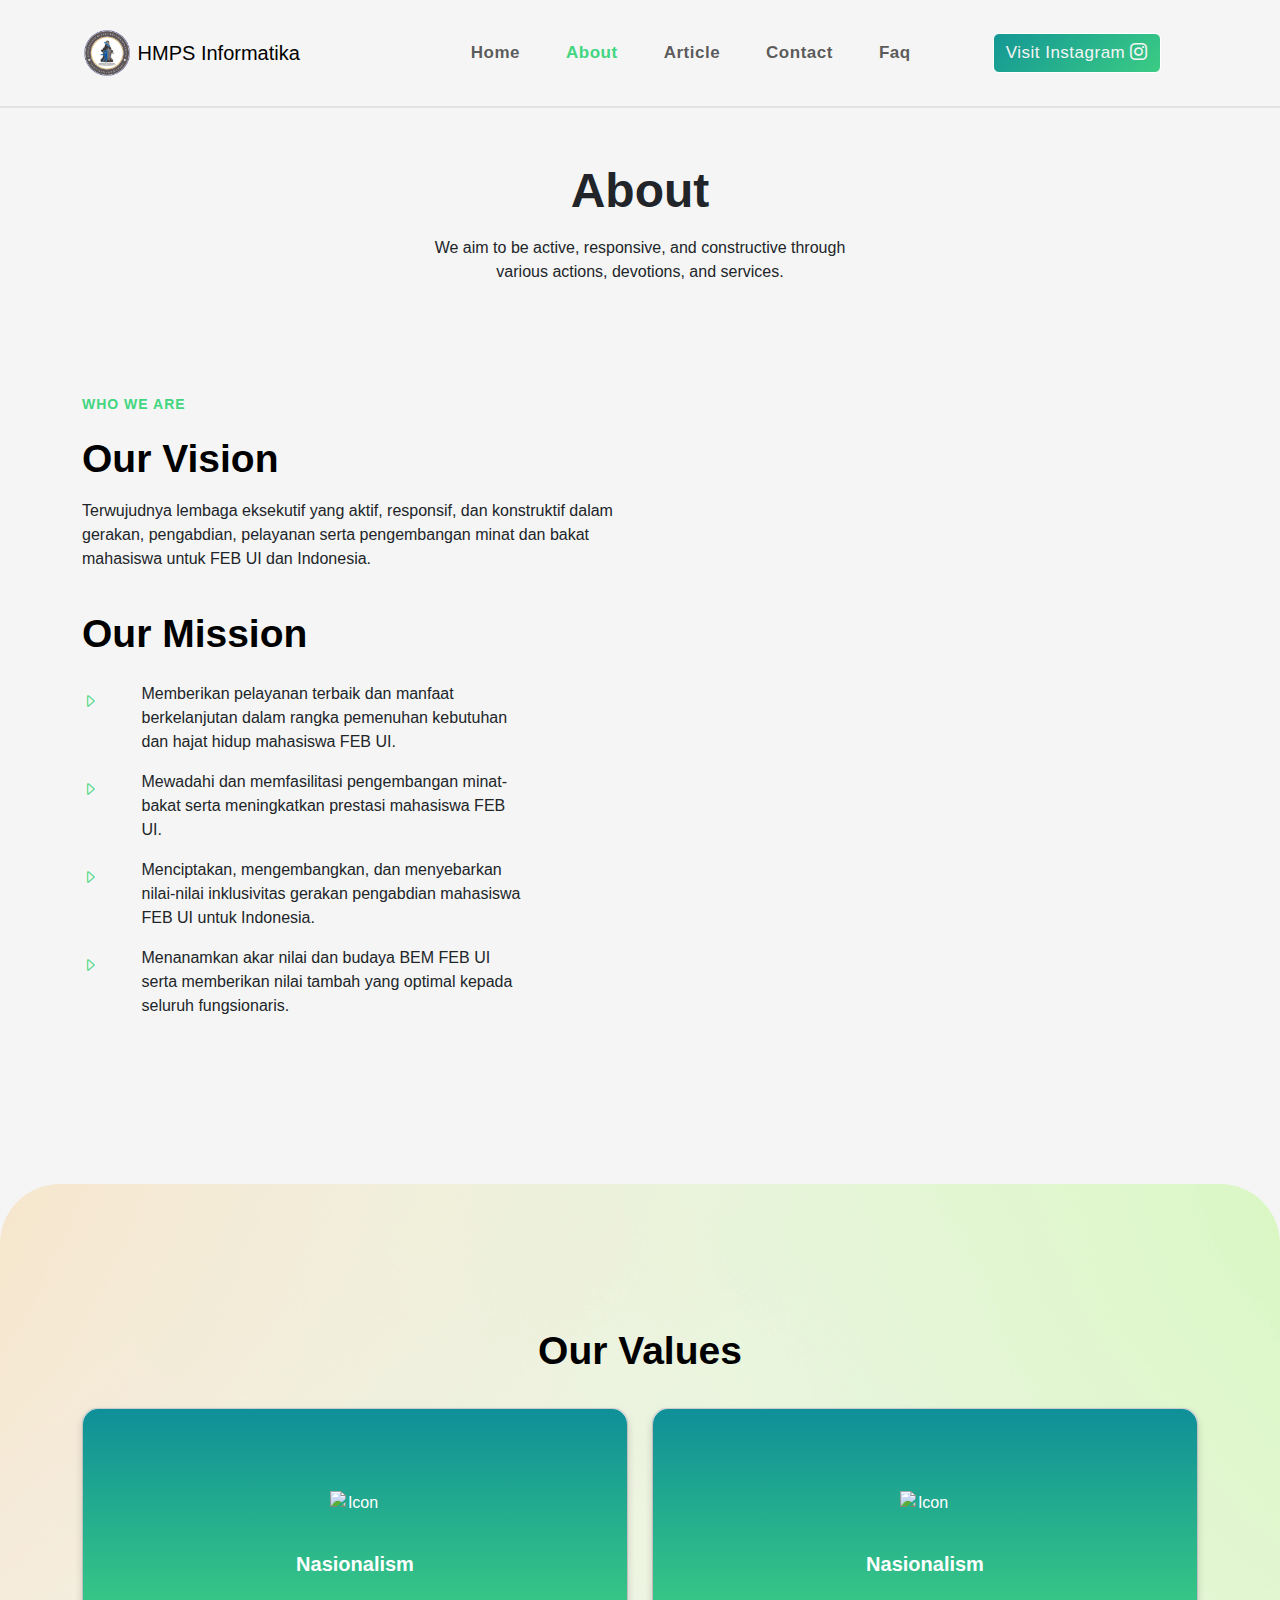
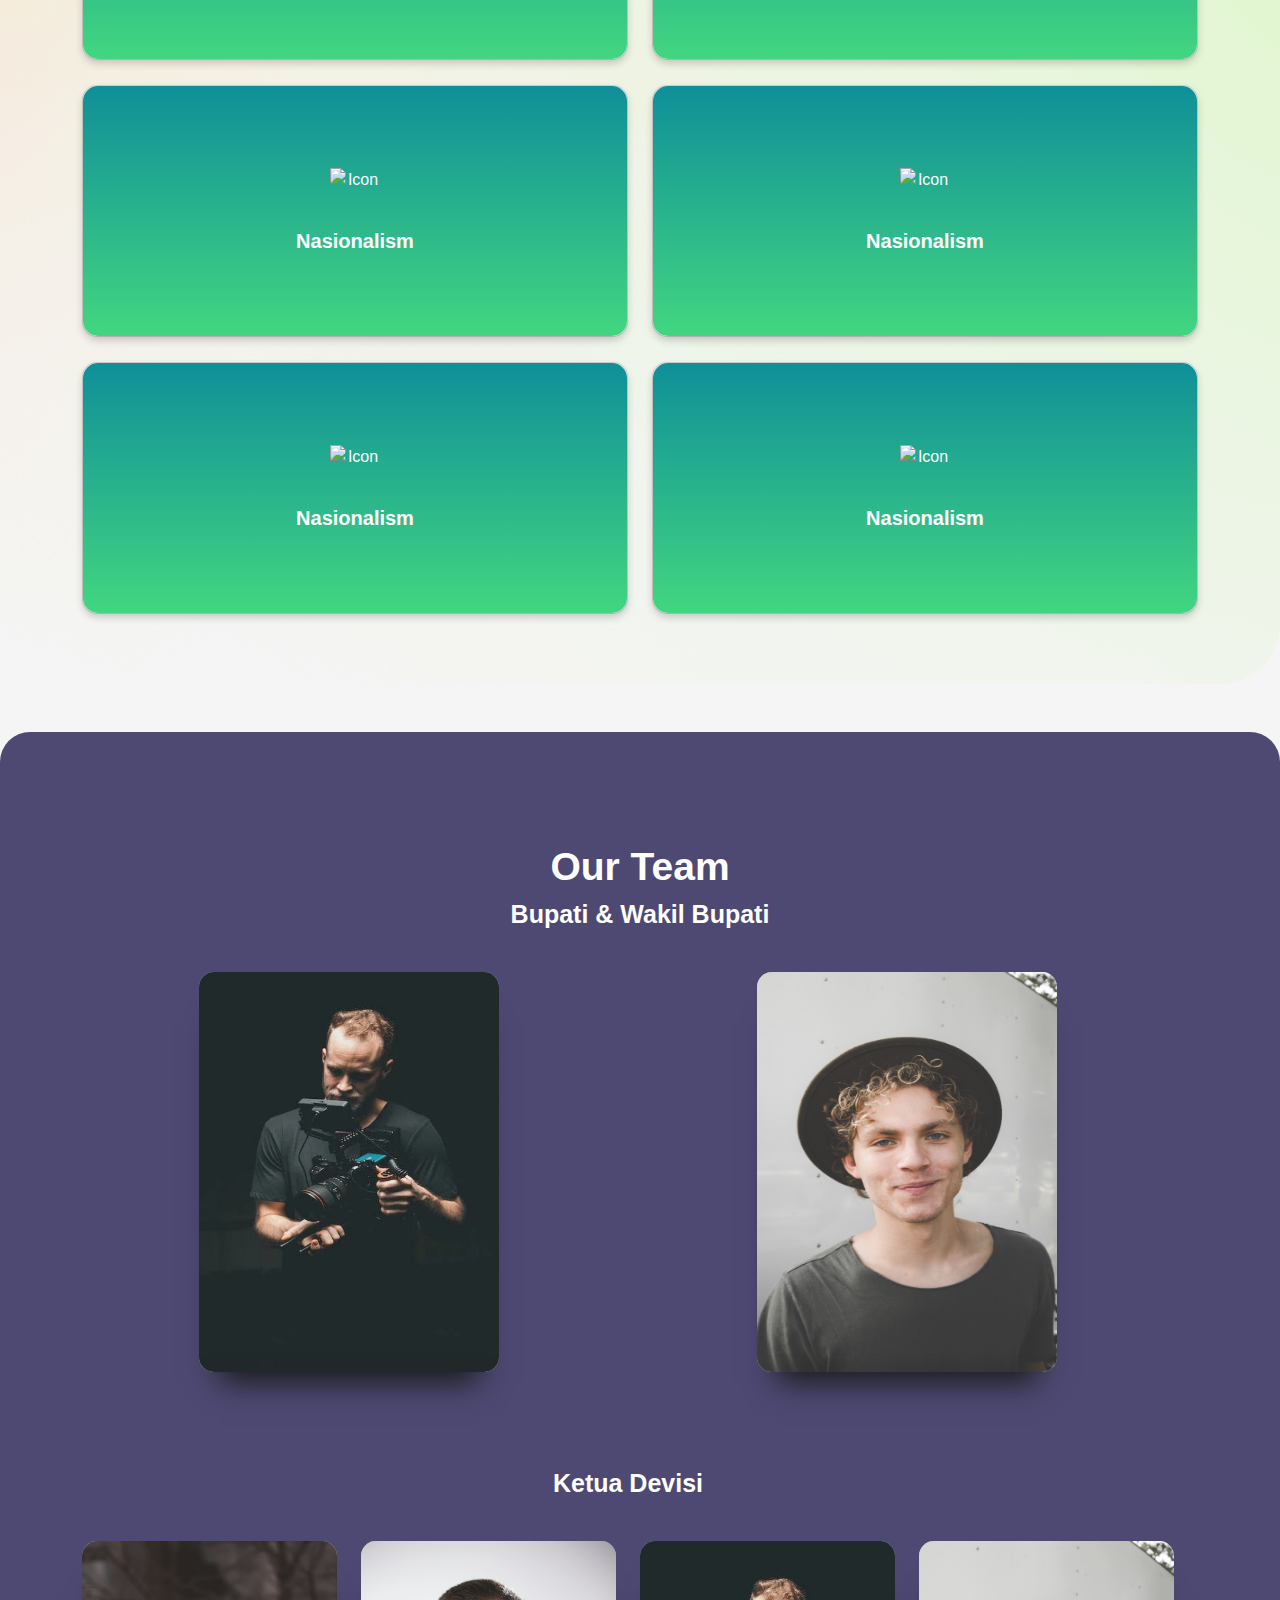
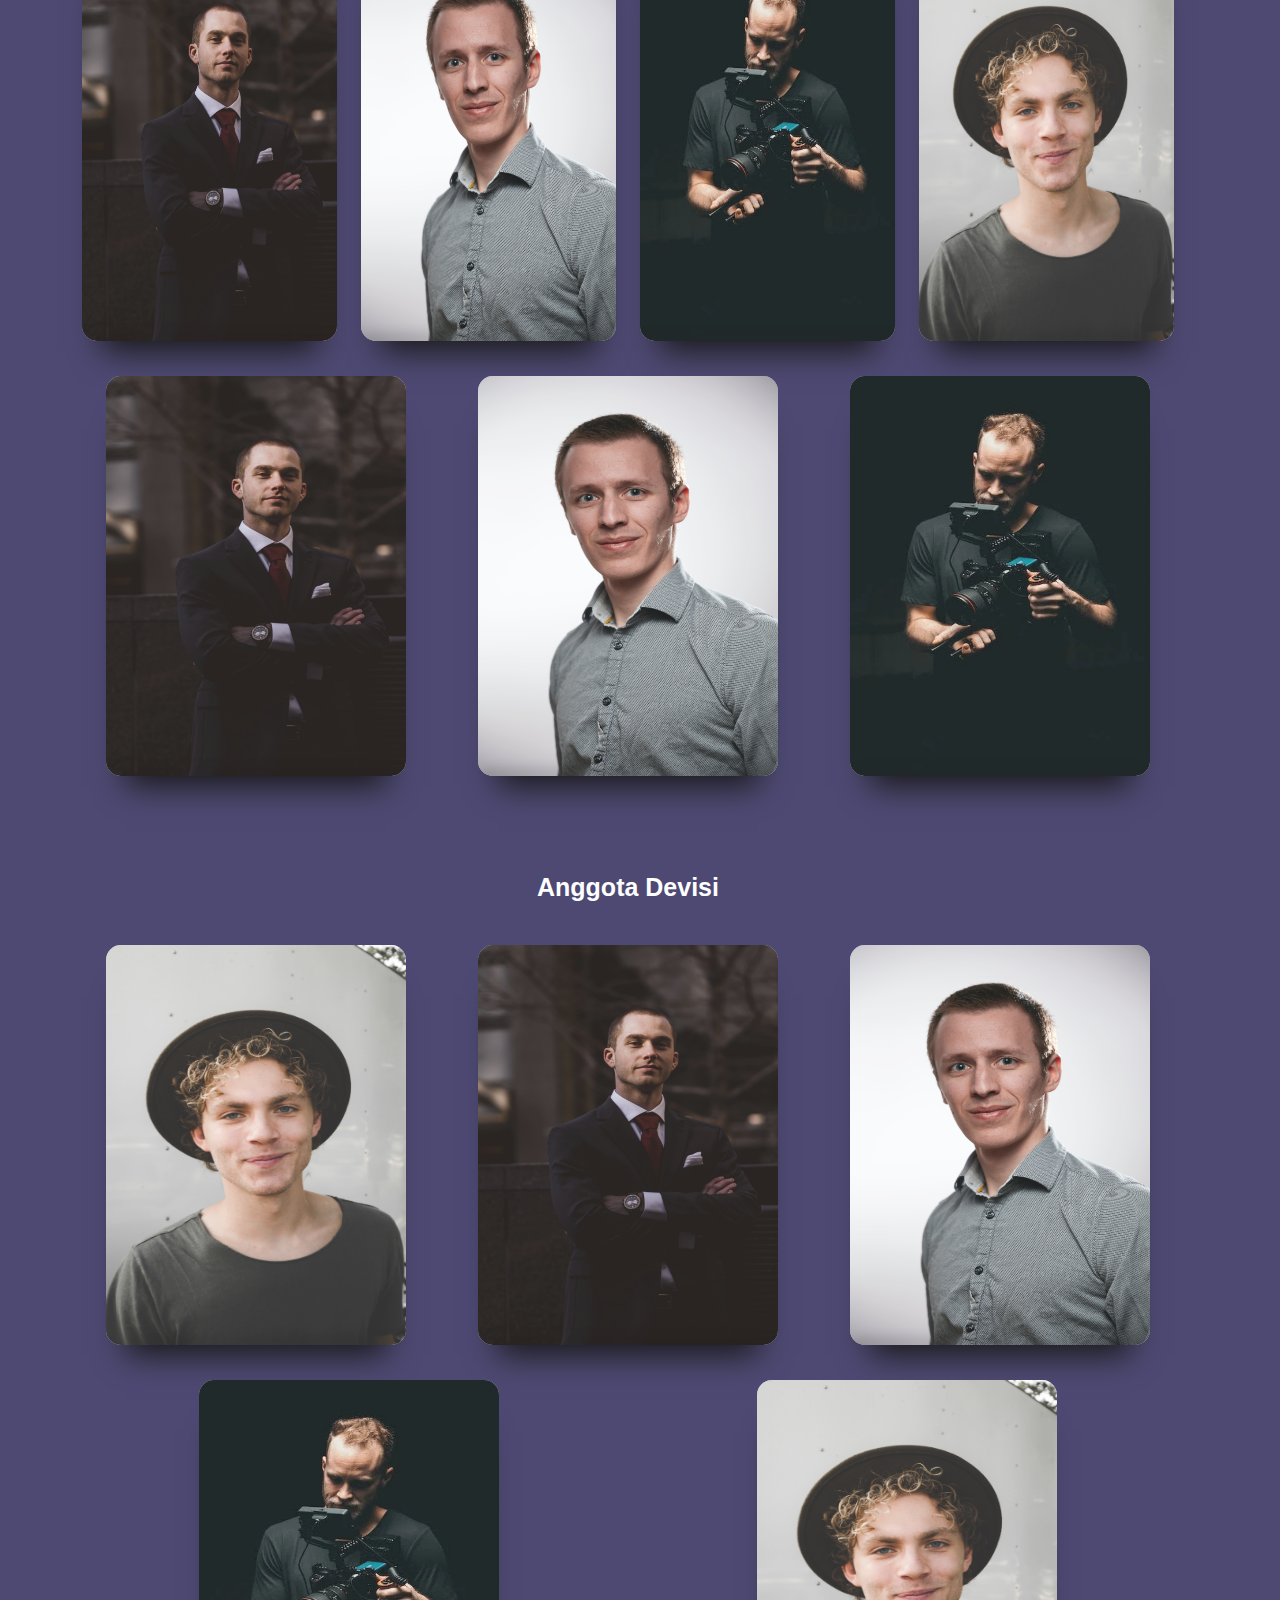
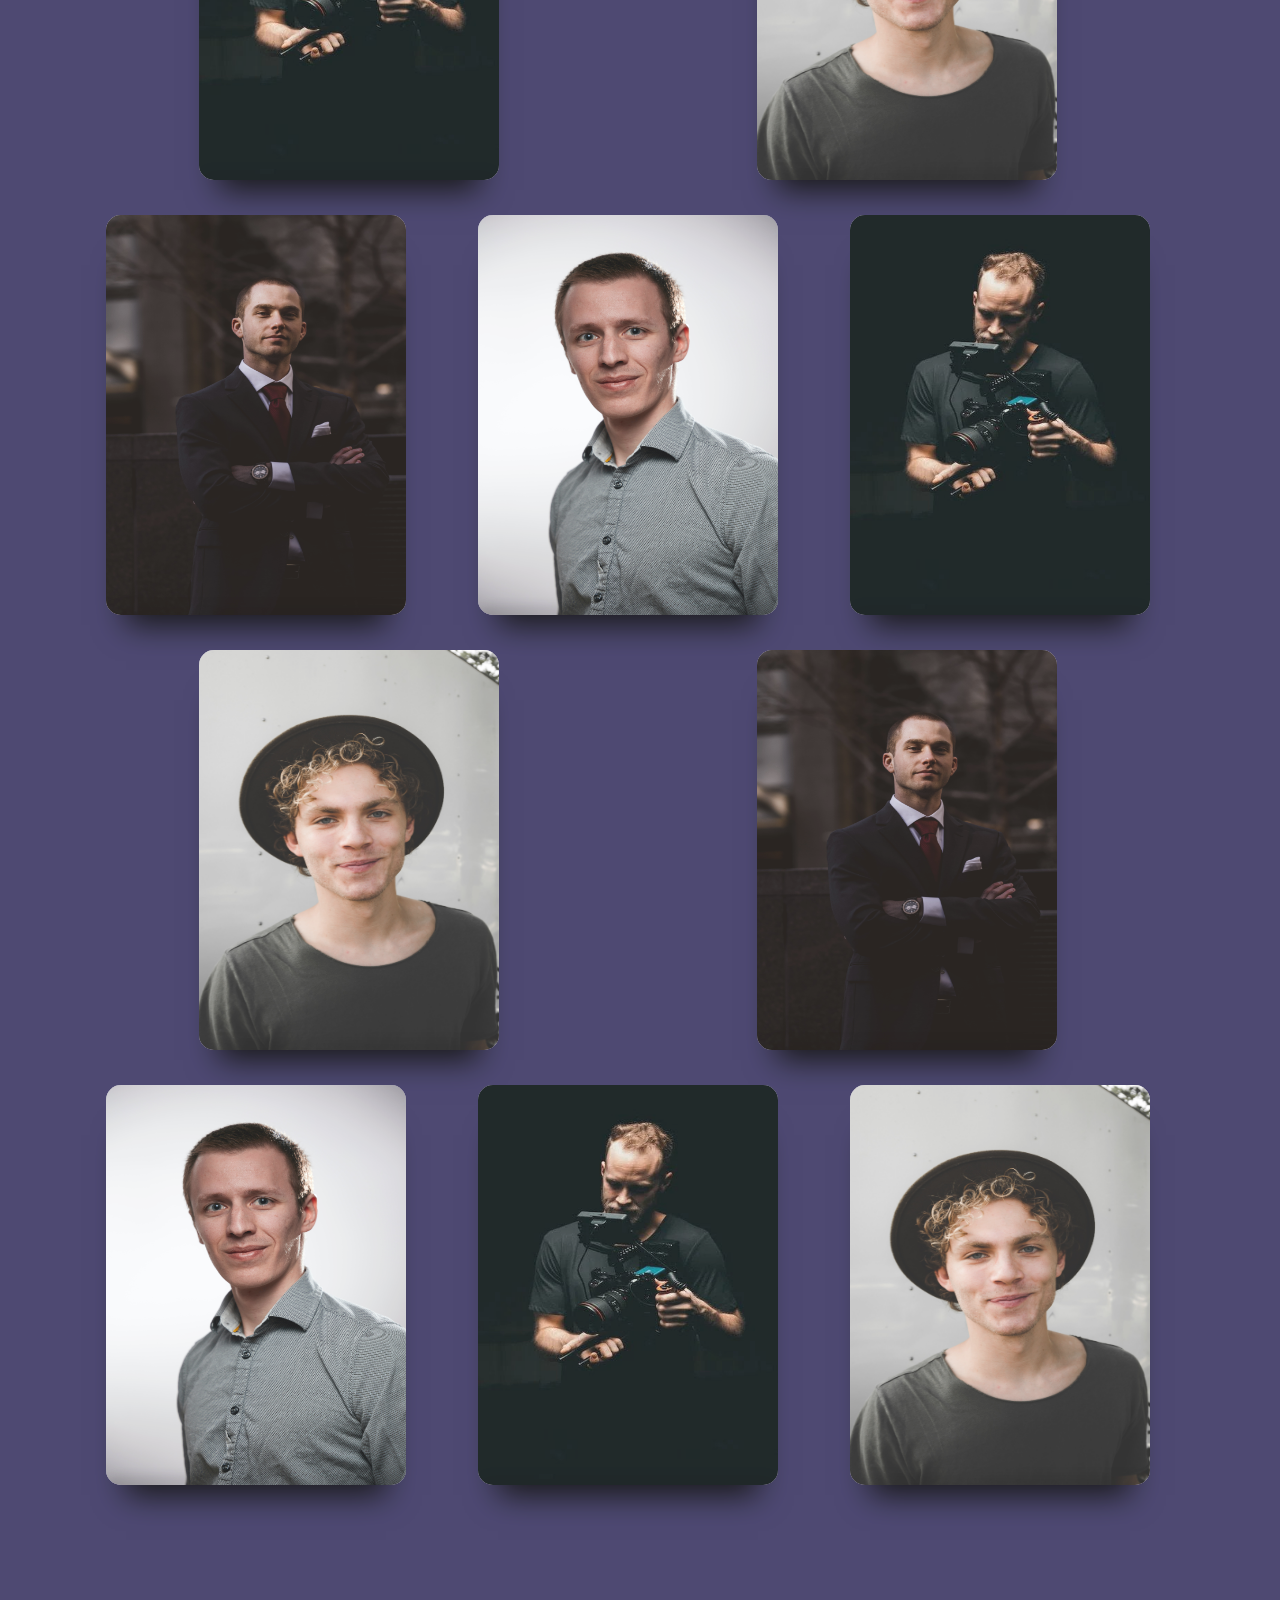
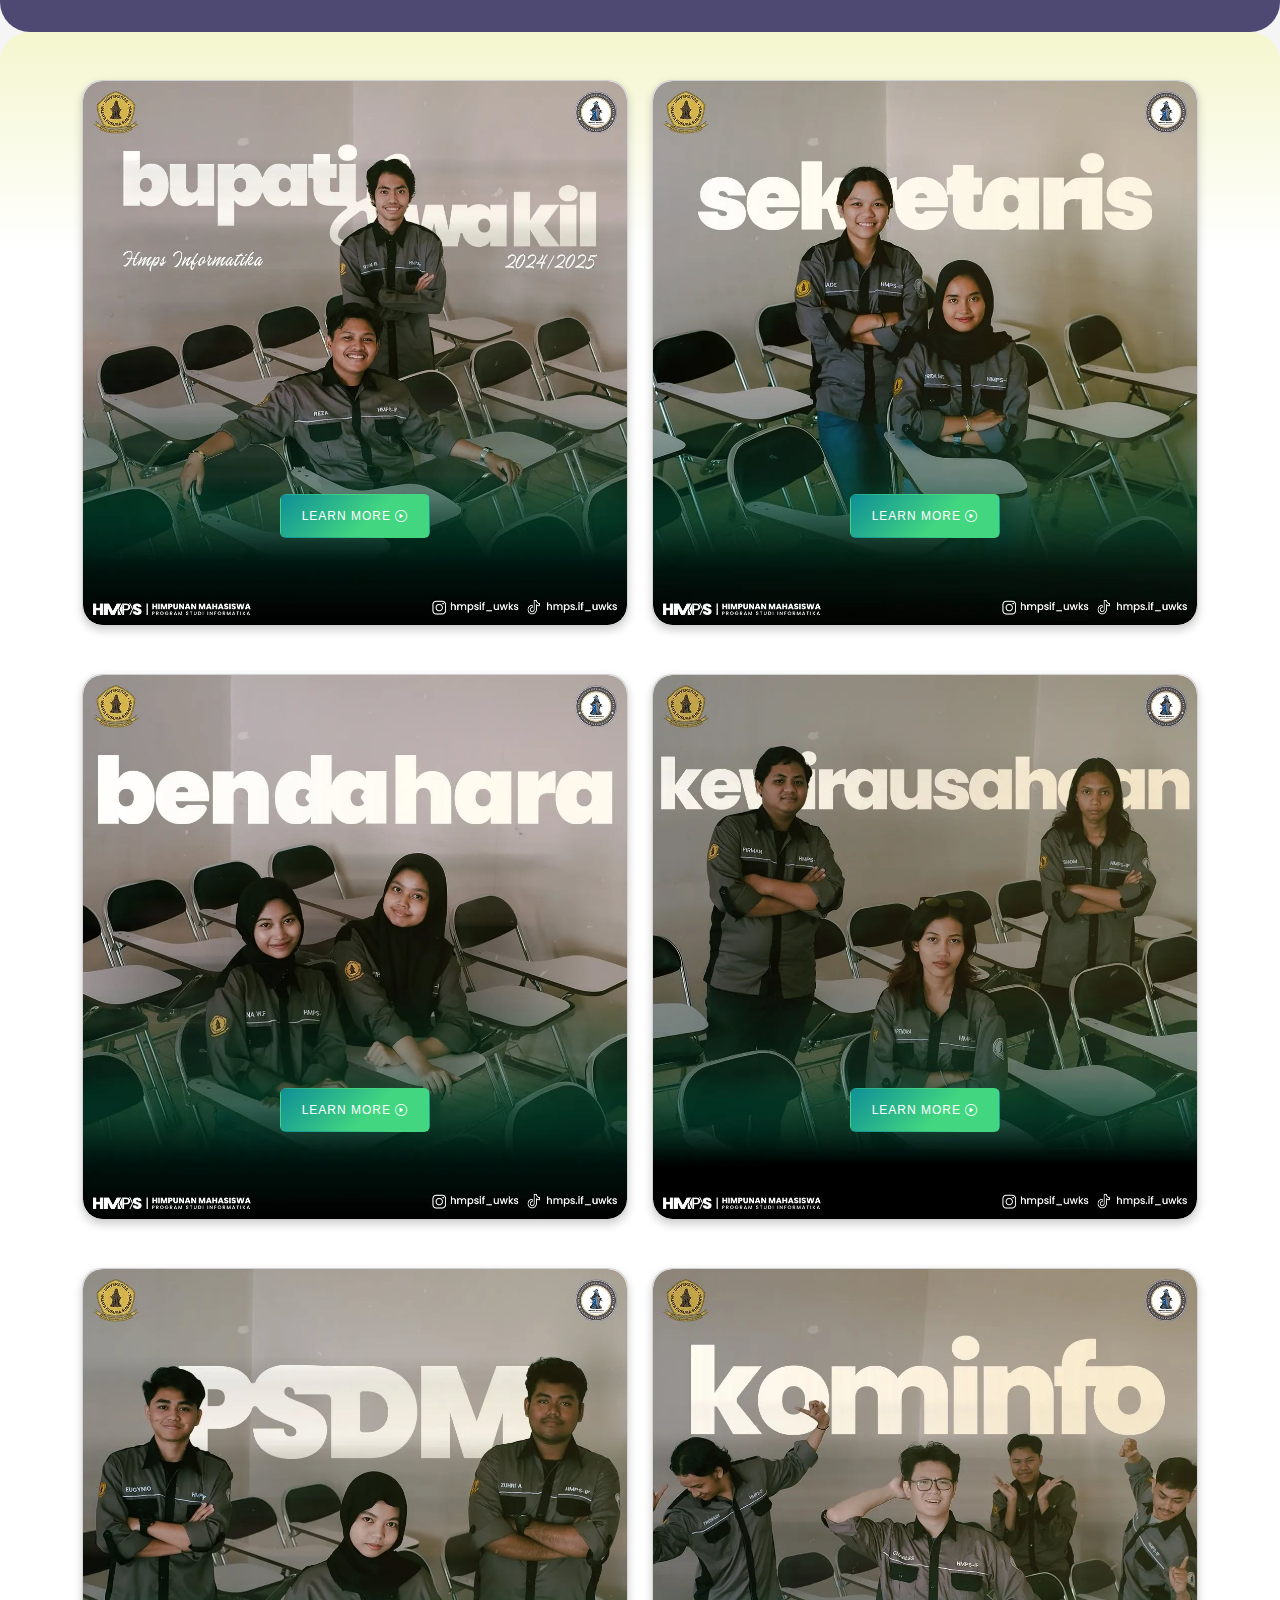
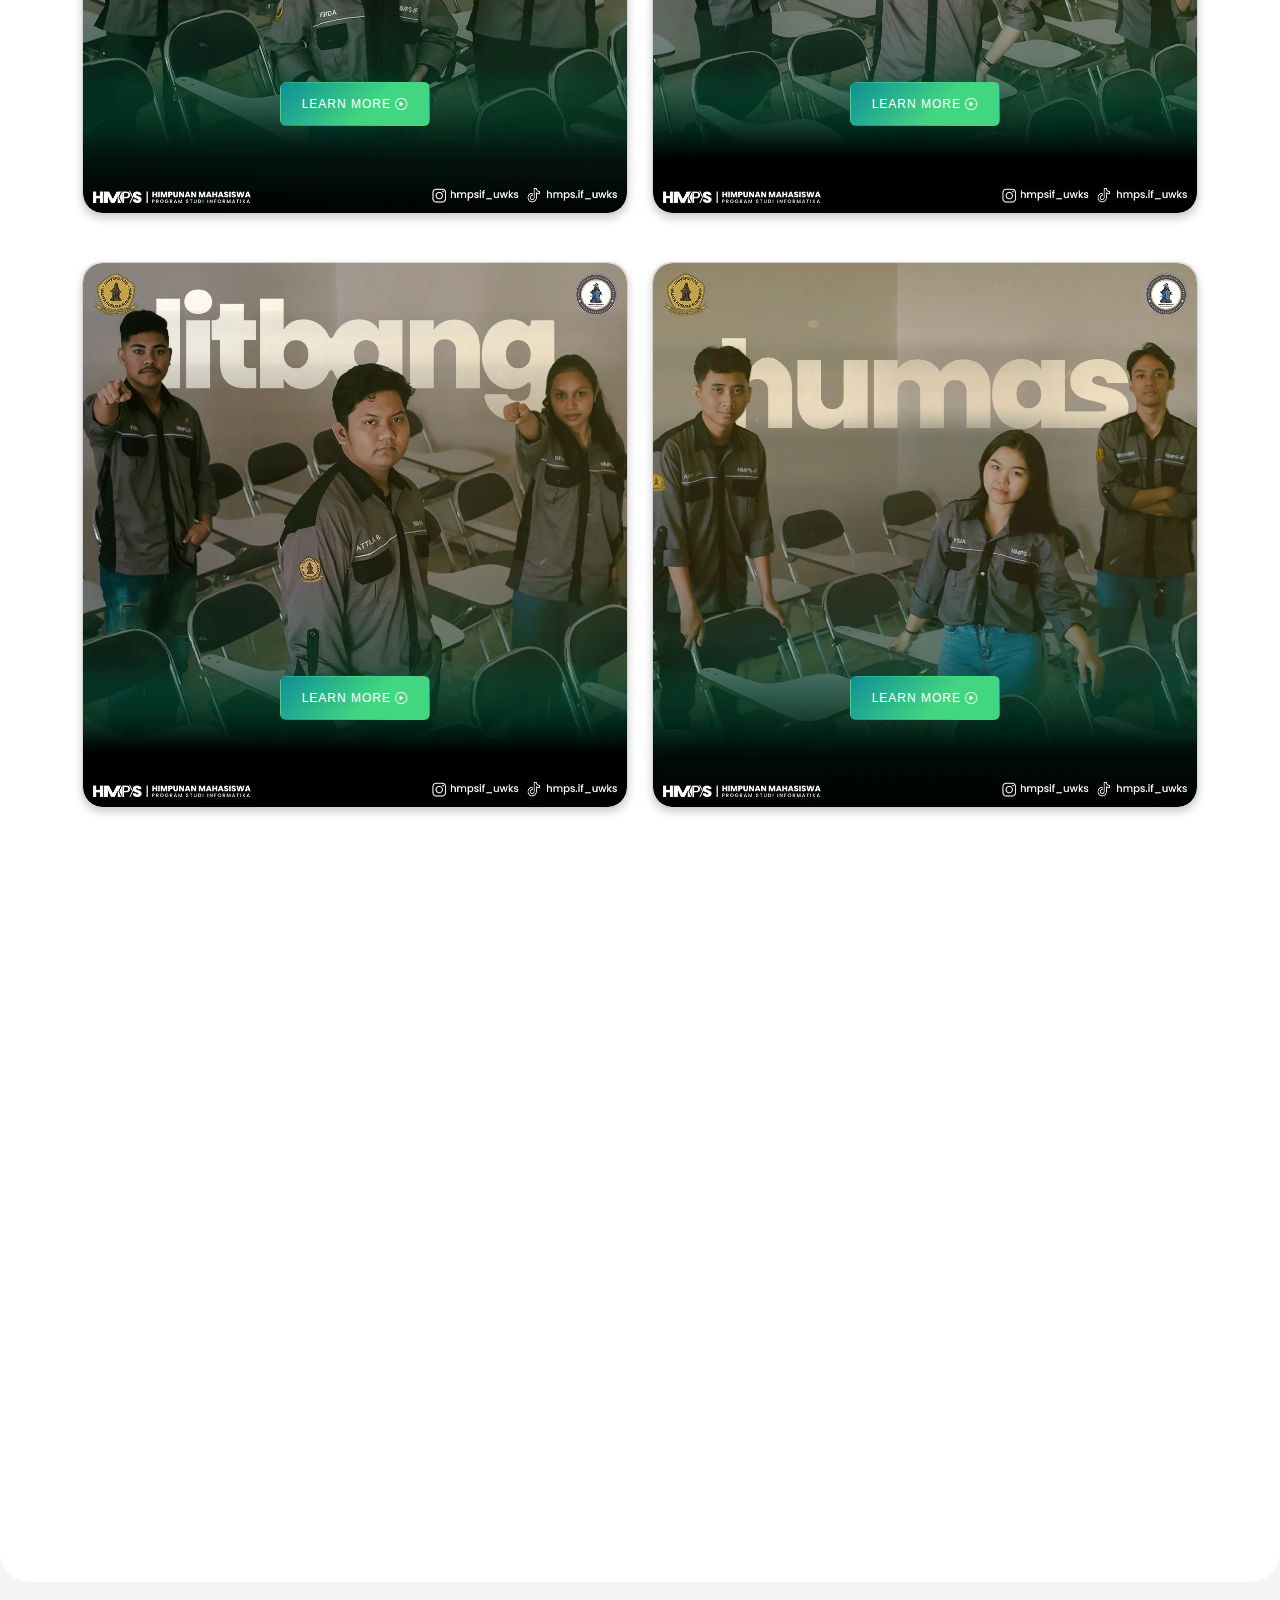
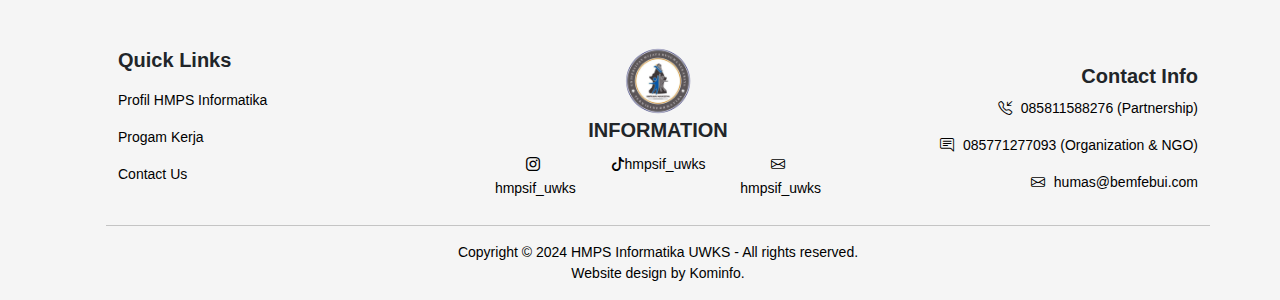
==== commit 5d2307c7: "Add files via upload" ====
--- a/profil.html
+++ b/profil.html
@@ -338,7 +338,7 @@
             <div class="col-lg-6 col-md-6 d-flex justify-content-around">
               <div class="card">
                 <div class="imbBx">
-                  <img src="/img/pic01.jpg" alt="" />
+                  <img src="img/pic01.jpg" alt="" />
                 </div>
 
                 <div class="content">
@@ -362,7 +362,7 @@
             <div class="col-lg-6 col-md-6 d-flex justify-content-around">
               <div class="card">
                 <div class="imbBx">
-                  <img src="/img/pic01.jpg" alt="" />
+                  <img src="img/pic02.jpg" alt="" />
                 </div>
 
                 <div class="content">
@@ -390,7 +390,7 @@
             <div class="col-lg-3 col-md-6 d-flex justify-content-center">
               <div class="card">
                 <div class="imbBx">
-                  <img src="/img/pic01.jpg" alt="" />
+                  <img src="img/pic03.jpg" alt="" />
                 </div>
 
                 <div class="content">
@@ -414,7 +414,7 @@
             <div class="col-lg-3 col-md-6 d-flex justify-content-center">
               <div class="card">
                 <div class="imbBx">
-                  <img src="/img/pic01.jpg" alt="" />
+                  <img src="img/pic04.jpg" alt="" />
                 </div>
 
                 <div class="content">
@@ -438,7 +438,7 @@
             <div class="col-lg-3 col-md-6 d-flex justify-content-around">
               <div class="card">
                 <div class="imbBx">
-                  <img src="/img/pic01.jpg" alt="" />
+                  <img src="img/pic01.jpg" alt="" />
                 </div>
 
                 <div class="content">
@@ -462,7 +462,7 @@
             <div class="col-lg-3 col-md-6 d-flex justify-content-around">
               <div class="card">
                 <div class="imbBx">
-                  <img src="/img/pic01.jpg" alt="" />
+                  <img src="img/pic02.jpg" alt="" />
                 </div>
 
                 <div class="content">
@@ -486,7 +486,7 @@
             <div class="col-lg-4 col-md-6 d-flex justify-content-around">
               <div class="card">
                 <div class="imbBx">
-                  <img src="/img/pic01.jpg" alt="" />
+                  <img src="img/pic03.jpg" alt="" />
                 </div>
 
                 <div class="content">
@@ -510,7 +510,7 @@
             <div class="col-lg-4 col-md-6 d-flex justify-content-around">
               <div class="card">
                 <div class="imbBx">
-                  <img src="/img/pic01.jpg" alt="" />
+                  <img src="img/pic04.jpg" alt="" />
                 </div>
 
                 <div class="content">
@@ -534,7 +534,7 @@
             <div class="col-lg-4 col-md-6 d-flex justify-content-around">
               <div class="card">
                 <div class="imbBx">
-                  <img src="/img/pic01.jpg" alt="" />
+                  <img src="img/pic01.jpg" alt="" />
                 </div>
 
                 <div class="content">
@@ -562,7 +562,7 @@
             <div class="col-lg-4 col-md-6 d-flex justify-content-center">
               <div class="card">
                 <div class="imbBx">
-                  <img src="/img/pic01.jpg" alt="" />
+                  <img src="img/pic02.jpg" alt="" />
                 </div>
 
                 <div class="content">
@@ -586,7 +586,7 @@
             <div class="col-lg-4 col-md-6 d-flex justify-content-center">
               <div class="card">
                 <div class="imbBx">
-                  <img src="/img/pic01.jpg" alt="" />
+                  <img src="img/pic03.jpg" alt="" />
                 </div>
 
                 <div class="content">
@@ -610,7 +610,7 @@
             <div class="col-lg-4 col-md-6 d-flex justify-content-around">
               <div class="card">
                 <div class="imbBx">
-                  <img src="/img/pic01.jpg" alt="" />
+                  <img src="img/pic04.jpg" alt="" />
                 </div>
 
                 <div class="content">
@@ -634,7 +634,7 @@
             <div class="col-lg-6 col-md-6 d-flex justify-content-around">
               <div class="card">
                 <div class="imbBx">
-                  <img src="/img/pic01.jpg" alt="" />
+                  <img src="img/pic01.jpg" alt="" />
                 </div>
 
                 <div class="content">
@@ -658,7 +658,7 @@
             <div class="col-lg-6 col-md-6 d-flex justify-content-around">
               <div class="card">
                 <div class="imbBx">
-                  <img src="/img/pic01.jpg" alt="" />
+                  <img src="img/pic02.jpg" alt="" />
                 </div>
 
                 <div class="content">
@@ -682,7 +682,7 @@
             <div class="col-lg-4 col-md-6 d-flex justify-content-around">
               <div class="card">
                 <div class="imbBx">
-                  <img src="/img/pic01.jpg" alt="" />
+                  <img src="img/pic03.jpg" alt="" />
                 </div>
 
                 <div class="content">
@@ -706,7 +706,7 @@
             <div class="col-lg-4 col-md-6 d-flex justify-content-around">
               <div class="card">
                 <div class="imbBx">
-                  <img src="/img/pic01.jpg" alt="" />
+                  <img src="img/pic04.jpg" alt="" />
                 </div>
 
                 <div class="content">
@@ -730,7 +730,7 @@
             <div class="col-lg-4 col-md-6 d-flex justify-content-center">
               <div class="card">
                 <div class="imbBx">
-                  <img src="/img/pic01.jpg" alt="" />
+                  <img src="img/pic01.jpg" alt="" />
                 </div>
 
                 <div class="content">
@@ -754,7 +754,7 @@
             <div class="col-lg-6 col-md-6 d-flex justify-content-center">
               <div class="card">
                 <div class="imbBx">
-                  <img src="/img/pic01.jpg" alt="" />
+                  <img src="img/pic02.jpg" alt="" />
                 </div>
 
                 <div class="content">
@@ -778,7 +778,7 @@
             <div class="col-lg-6 col-md-6 d-flex justify-content-around">
               <div class="card">
                 <div class="imbBx">
-                  <img src="/img/pic01.jpg" alt="" />
+                  <img src="img/pic03.jpg" alt="" />
                 </div>
 
                 <div class="content">
@@ -802,7 +802,7 @@
             <div class="col-lg-4 col-md-6 d-flex justify-content-around">
               <div class="card">
                 <div class="imbBx">
-                  <img src="/img/pic01.jpg" alt="" />
+                  <img src="img/pic04.jpg" alt="" />
                 </div>
 
                 <div class="content">
@@ -826,7 +826,7 @@
             <div class="col-lg-4 col-md-6 d-flex justify-content-around">
               <div class="card">
                 <div class="imbBx">
-                  <img src="/img/pic01.jpg" alt="" />
+                  <img src="img/pic01.jpg" alt="" />
                 </div>
 
                 <div class="content">
@@ -850,7 +850,7 @@
             <div class="col-lg-4 col-md-6 d-flex justify-content-center">
               <div class="card">
                 <div class="imbBx">
-                  <img src="/img/pic01.jpg" alt="" />
+                  <img src="img/pic02.jpg" alt="" />
                 </div>
 
                 <div class="content">
@@ -884,7 +884,7 @@
           <div class="col-lg-6 d-flex justify-content-center">
             <div class="card mt-5">
               <img
-                src="/img/bupatidanwakilbupati.jpeg"
+                src="img/bupatidanwakilbupati.jpeg"
                 alt="Departemen Keilmuan"
               />
               <div class="learn-more text-center">
@@ -896,7 +896,7 @@
           </div>
           <div class="col-lg-6 d-flex justify-content-center">
             <div class="card mt-5">
-              <img src="/img/sekretaris.jpeg" alt="Departemen Keilmuan" />
+              <img src="img/sekretaris.jpeg" alt="Departemen Keilmuan" />
               <div class="learn-more text-center">
                 <a href="#" class="btn btn-primary"
                   >learn more <i class="bi bi-play-circle"></i
@@ -906,7 +906,7 @@
           </div>
           <div class="col-lg-6 d-flex justify-content-center">
             <div class="card mt-5">
-              <img src="/img/bendahara.jpeg" alt="Departemen Keilmuan" />
+              <img src="img/bendahara.jpeg" alt="Departemen Keilmuan" />
               <div class="learn-more text-center">
                 <a href="#" class="btn btn-primary"
                   >learn more <i class="bi bi-play-circle"></i
@@ -916,7 +916,7 @@
           </div>
           <div class="col-lg-6 d-flex justify-content-center">
             <div class="card mt-5">
-              <img src="/img/kwu.jpeg" alt="Departemen Keilmuan" />
+              <img src="img/kwu.jpeg" alt="Departemen Keilmuan" />
               <div class="learn-more text-center">
                 <a href="#" class="btn btn-primary"
                   >learn more <i class="bi bi-play-circle"></i
@@ -926,7 +926,7 @@
           </div>
           <div class="col-lg-6 d-flex justify-content-center">
             <div class="card mt-5">
-              <img src="/img/psdm.jpeg" alt="Departemen Keilmuan" />
+              <img src="img/psdm.jpeg" alt="Departemen Keilmuan" />
               <div class="learn-more text-center">
                 <a href="#" class="btn btn-primary"
                   >learn more <i class="bi bi-play-circle"></i
@@ -936,7 +936,7 @@
           </div>
           <div class="col-lg-6 d-flex justify-content-center">
             <div class="card mt-5">
-              <img src="/img/kominfo.jpeg" alt="Departemen Keilmuan" />
+              <img src="img/kominfo.jpeg" alt="Departemen Keilmuan" />
               <div class="learn-more text-center">
                 <a href="#" class="btn btn-primary"
                   >learn more <i class="bi bi-play-circle"></i
@@ -946,7 +946,7 @@
           </div>
           <div class="col-lg-6 d-flex justify-content-center">
             <div class="card mt-5">
-              <img src="/img/litbang.jpeg" alt="Departemen Keilmuan" />
+              <img src="img/litbang.jpeg" alt="Departemen Keilmuan" />
               <div class="learn-more text-center">
                 <a href="#" class="btn btn-primary"
                   >learn more <i class="bi bi-play-circle"></i
@@ -956,7 +956,7 @@
           </div>
           <div class="col-lg-6 d-flex justify-content-center">
             <div class="card mt-5">
-              <img src="/img/humas.jpeg" alt="Departemen Keilmuan" />
+              <img src="img/humas.jpeg" alt="Departemen Keilmuan" />
               <div class="learn-more text-center">
                 <a href="#" class="btn btn-primary"
                   >learn more <i class="bi bi-play-circle"></i
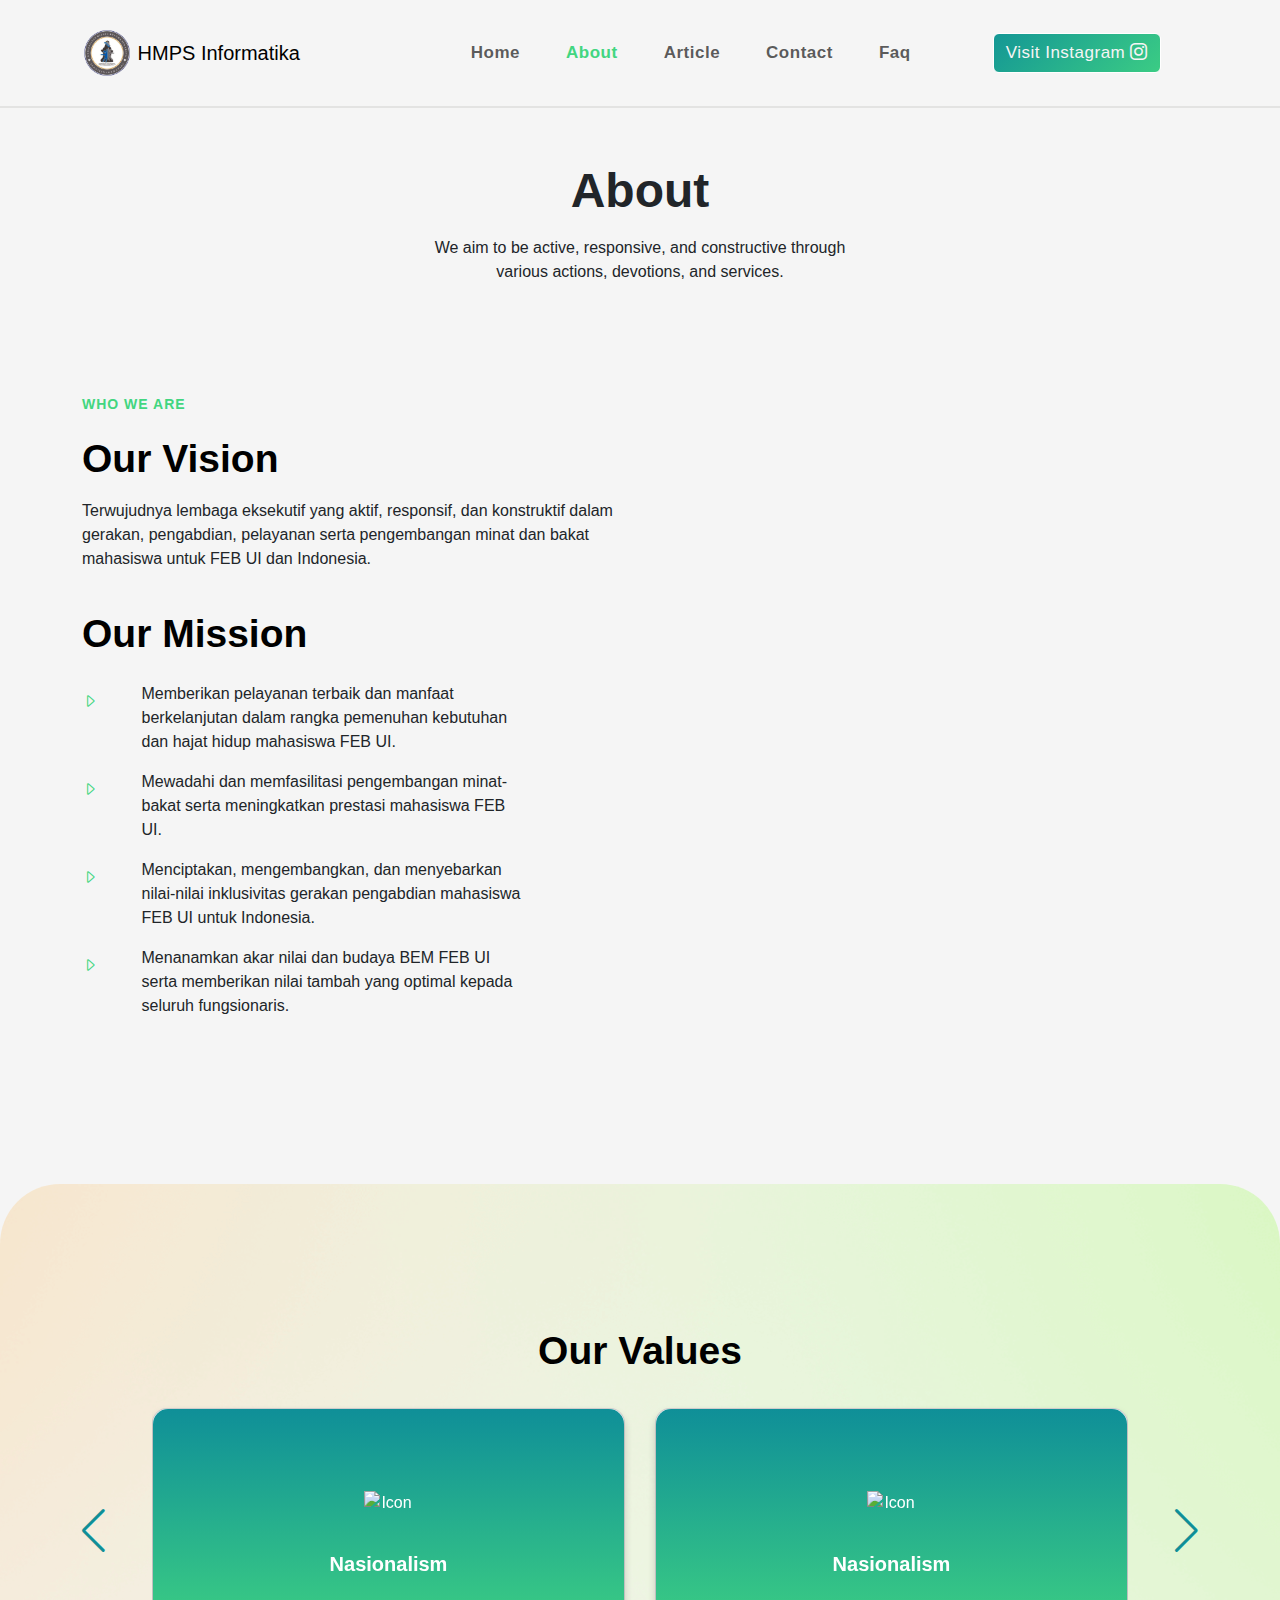
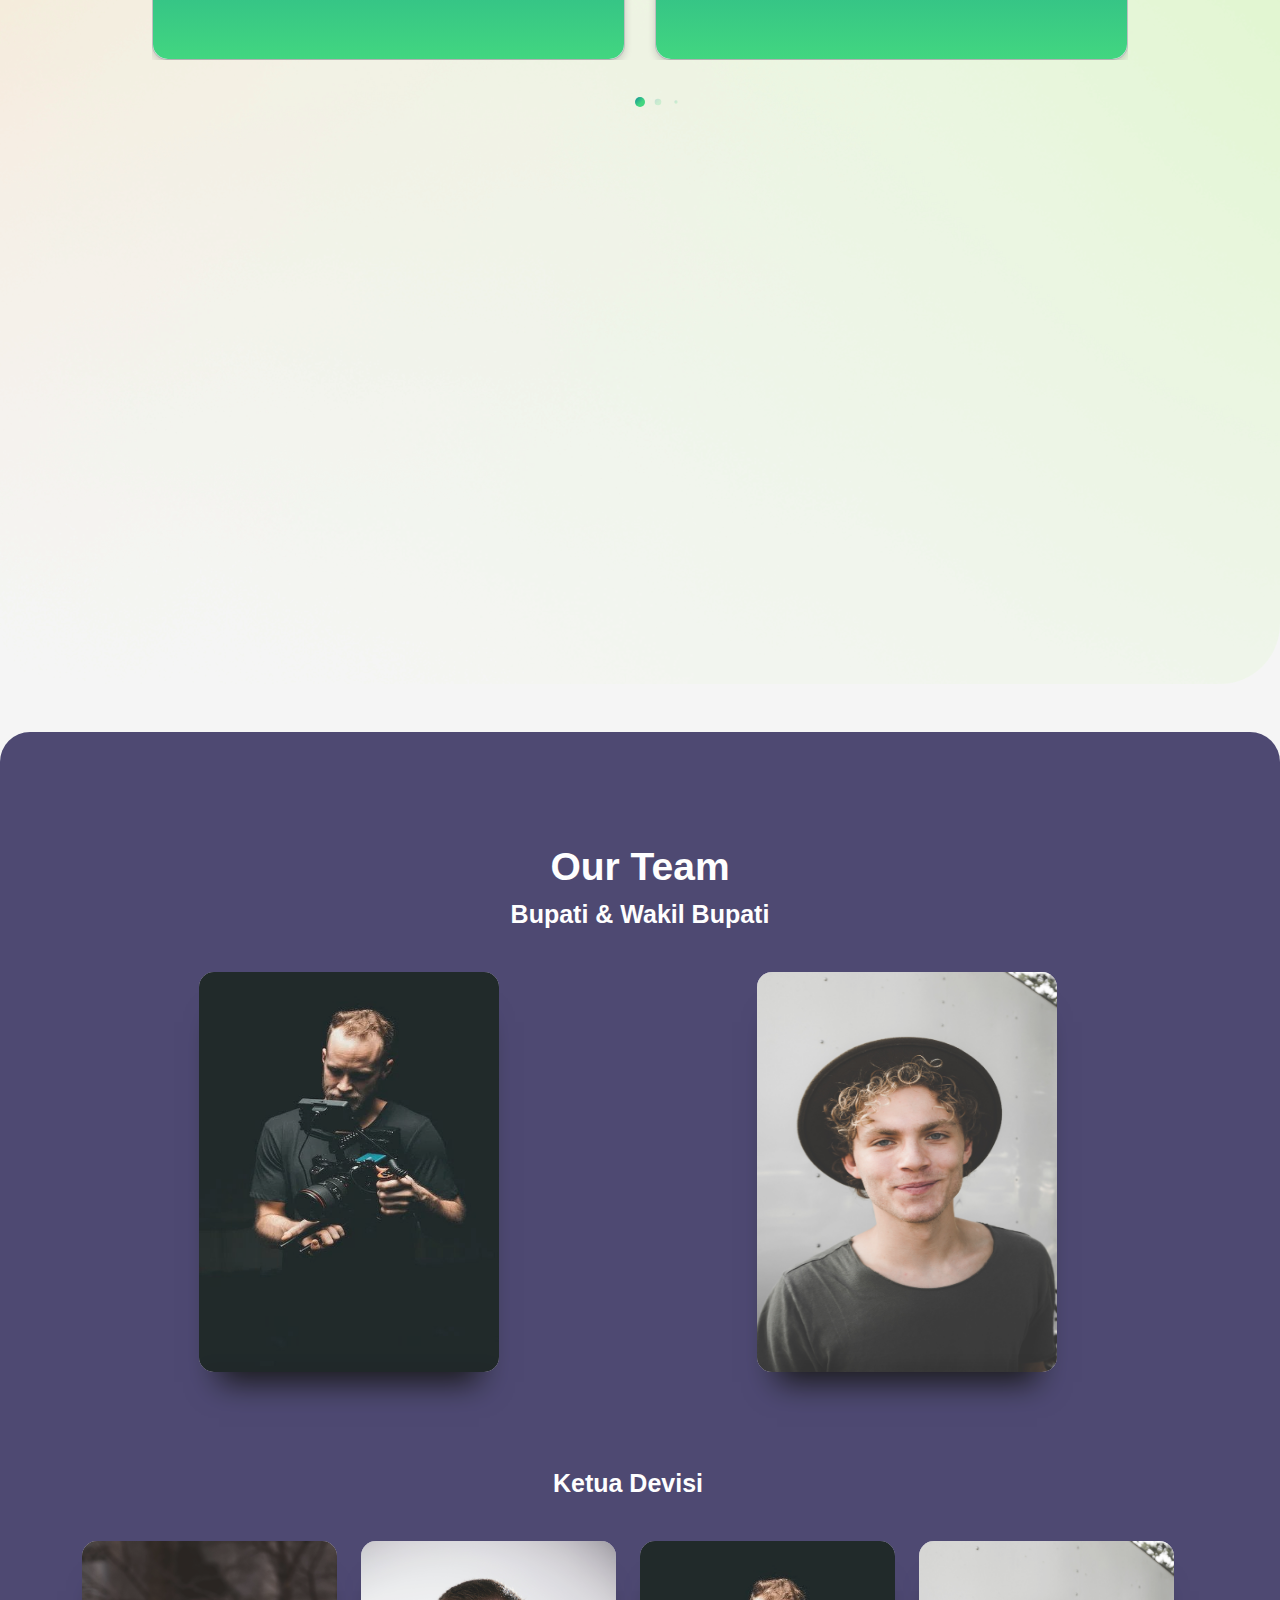
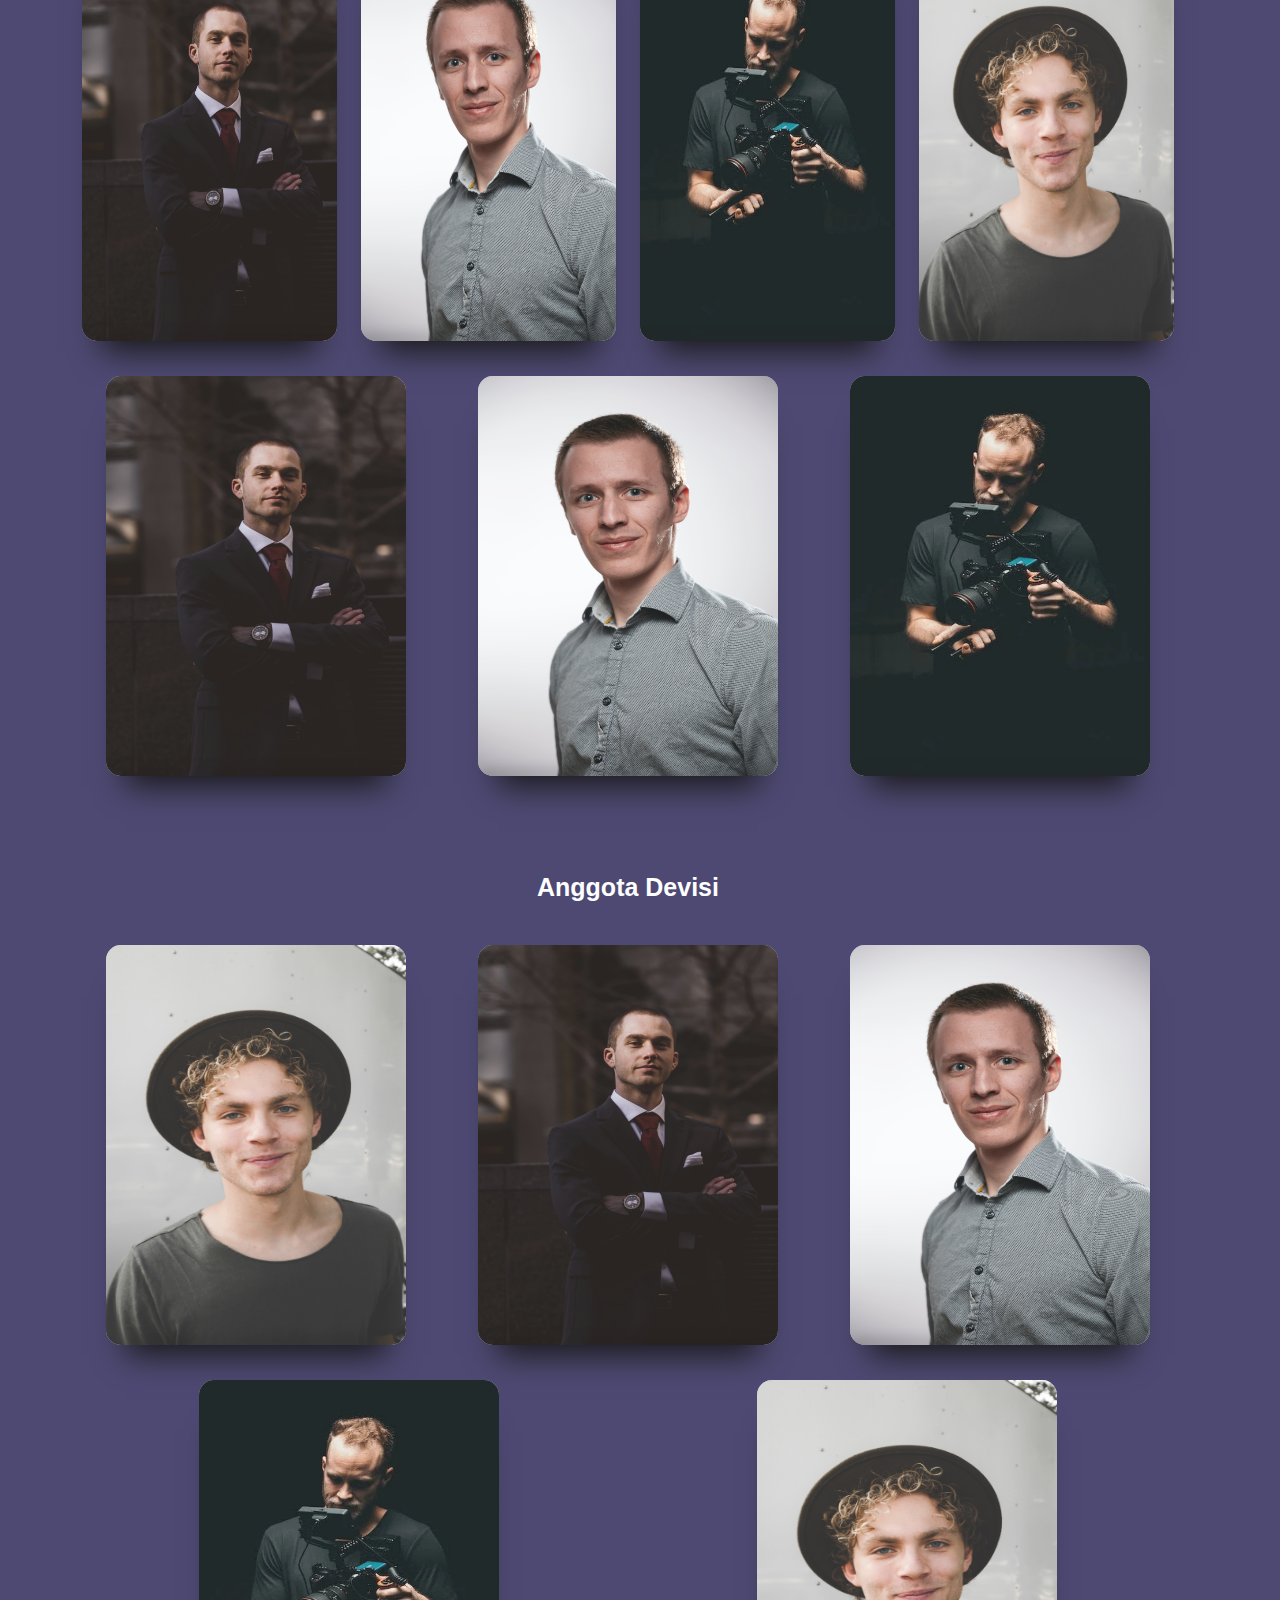
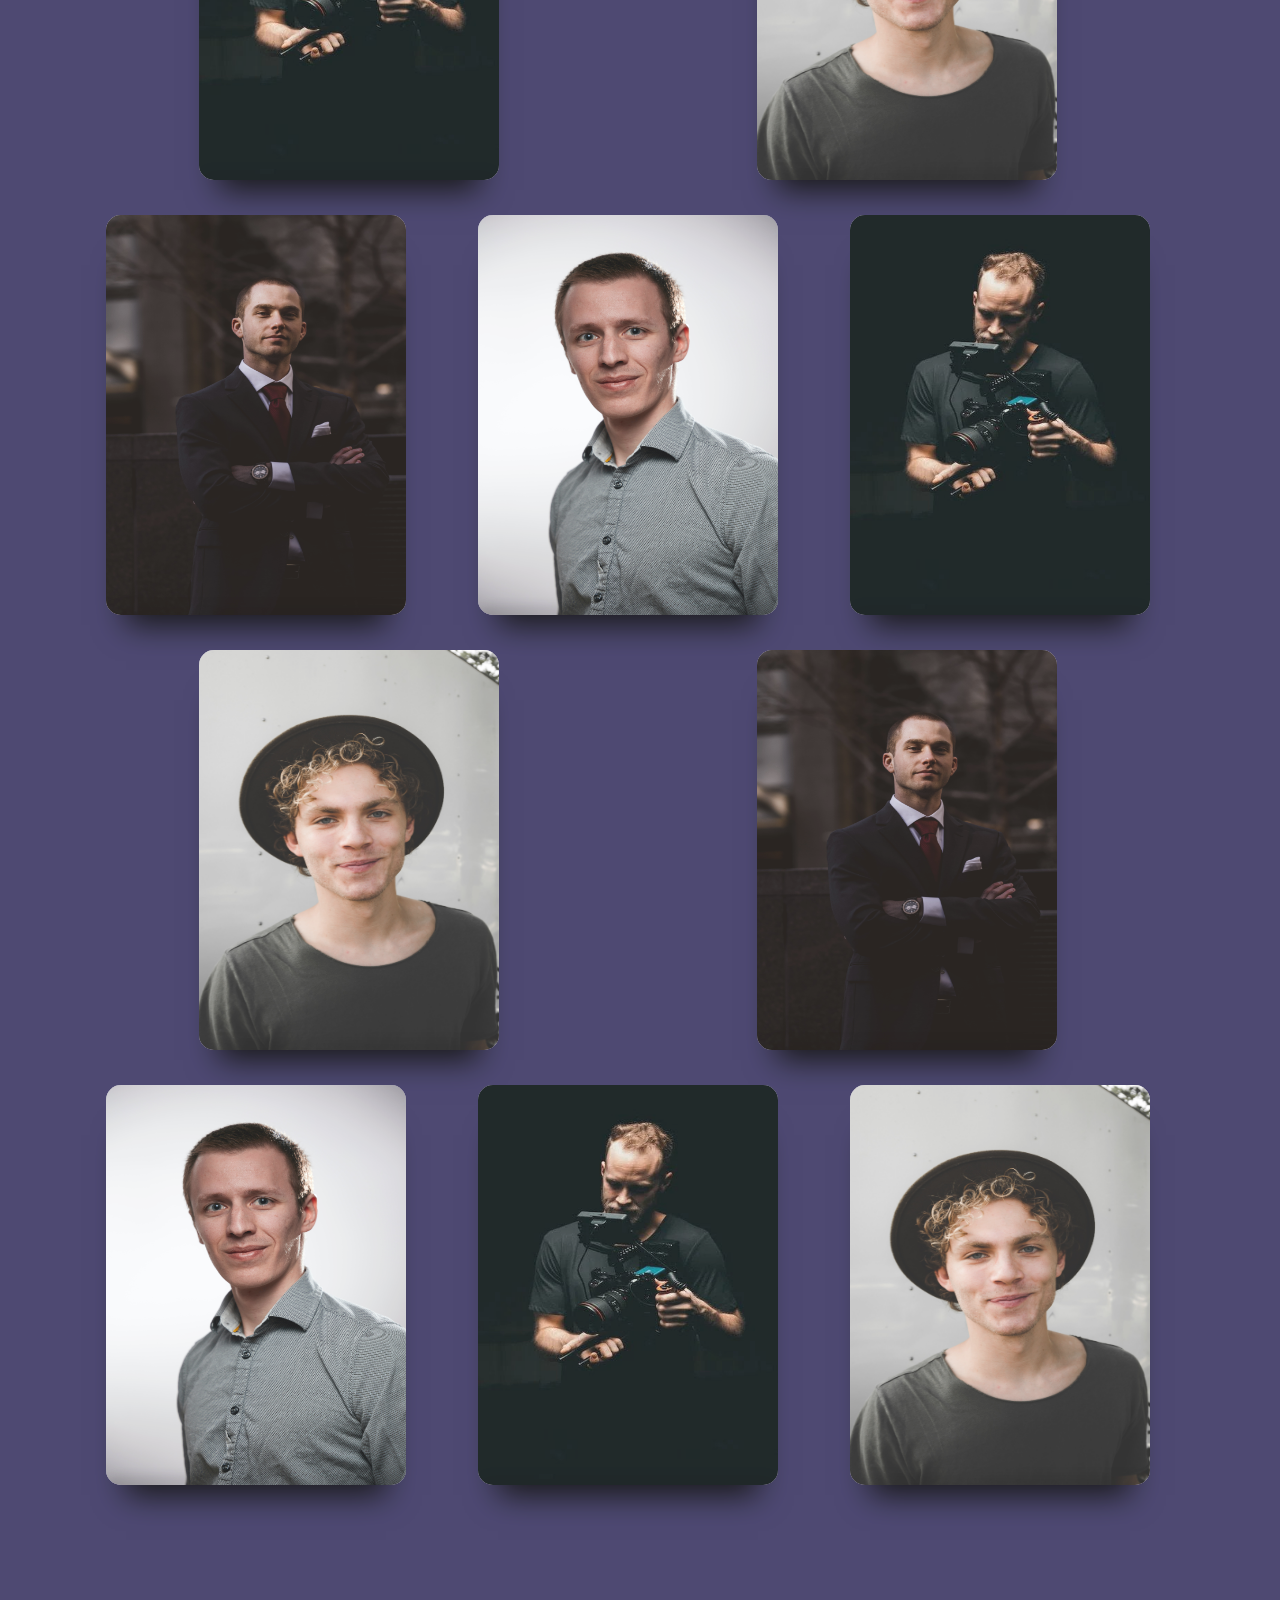
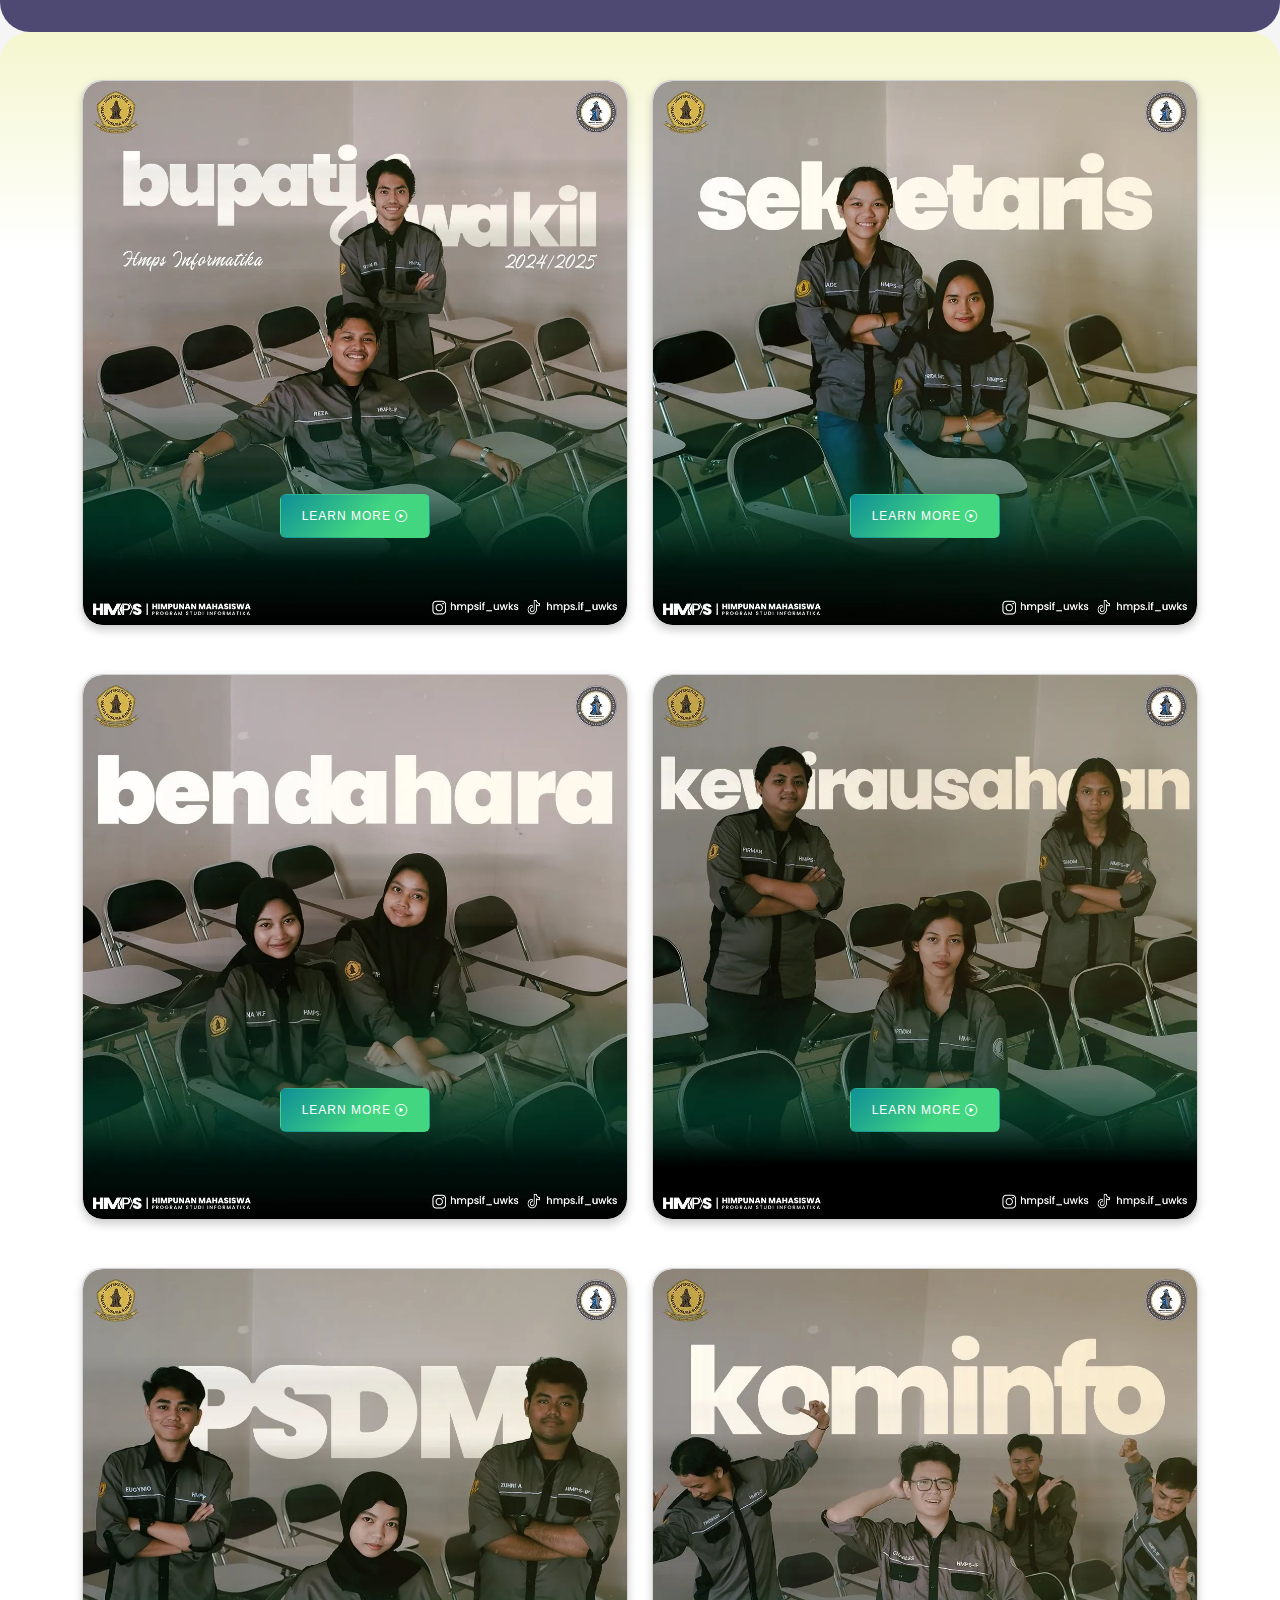
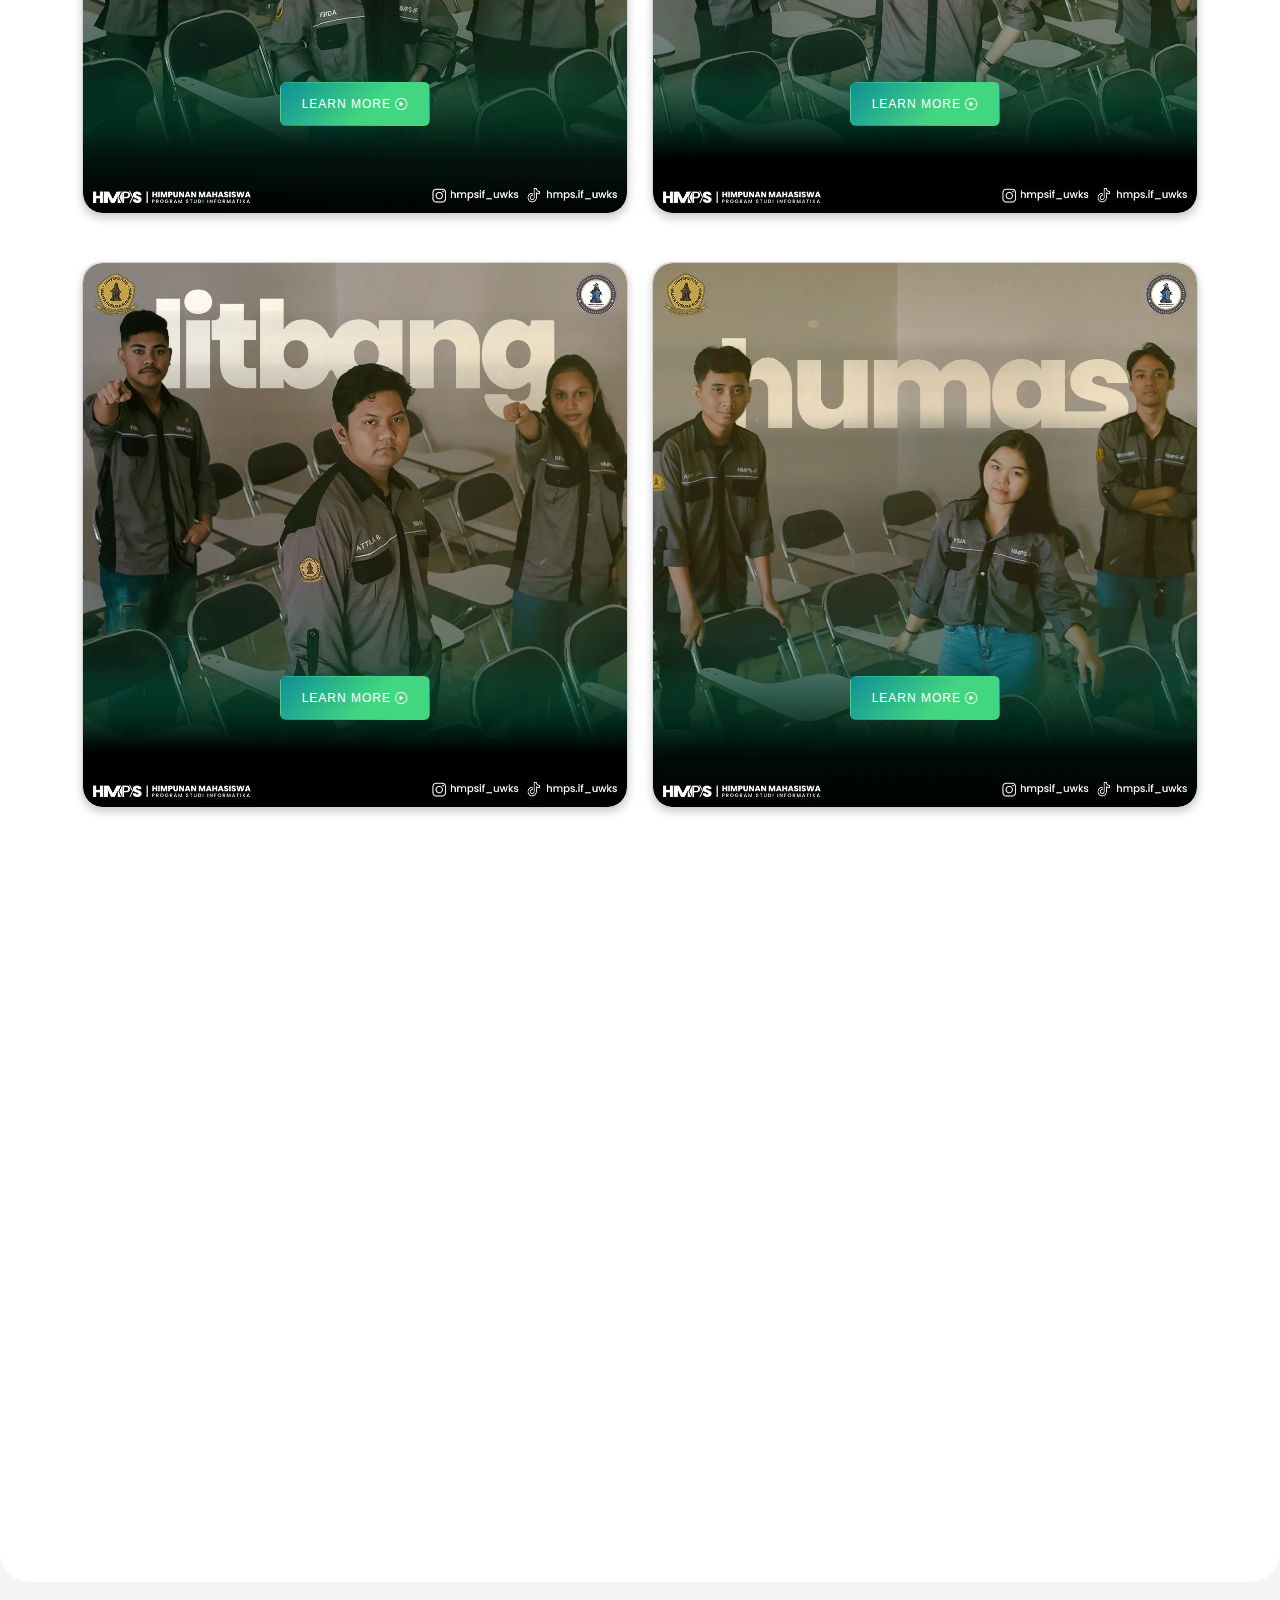
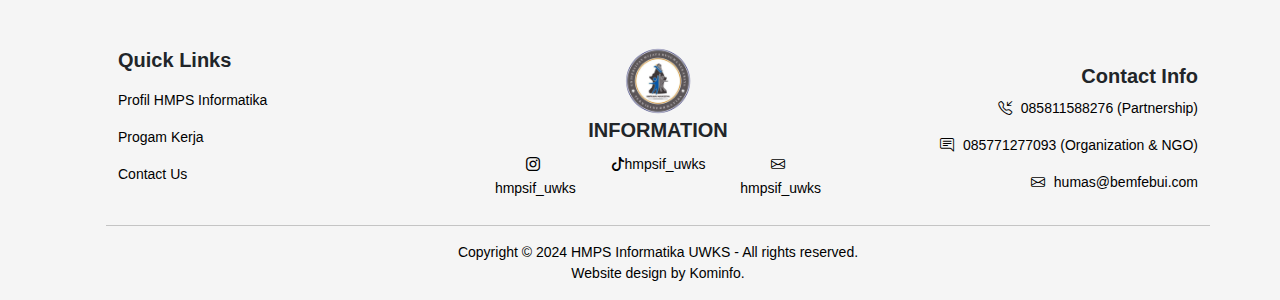
==== commit 91bc6a0b: "Add files via upload" ====
--- a/profil.html
+++ b/profil.html
@@ -4,6 +4,13 @@
     <meta charset="UTF-8" />
     <meta name="viewport" content="width=device-width, initial-scale=1.0" />
     <title>HMPS Informatika</title>
+
+    <!-- link swiper -->
+    <link
+      rel="stylesheet"
+      href="https://cdn.jsdelivr.net/npm/swiper@11/swiper-bundle.min.css"
+    />
+
     <!-- Font family roboto -->
     <link rel="preconnect" href="https://fonts.googleapis.com" />
     <link rel="preconnect" href="https://fonts.gstatic.com" crossorigin />
@@ -206,10 +213,10 @@
             <div class="pt-5"></div>
             <h4>Our Values</h4>
           </div>
-          <div class="isi-our-values">
-            <div class="row">
-              <div class="col-lg-6 d-flex justify-content-center">
-                <div class="card" style="width: 35rem">
+          <div class="isi-our-values swiper">
+            <div class="slider-wrapper">
+              <div class="swiper-wrapper">
+                <div class="card swiper-slide" style="width: 35rem">
                   <div class="card-container">
                     <div class="card-front">
                       <img src="https://via.placeholder.com/50" alt="Icon" />
@@ -225,9 +232,8 @@
                     </div>
                   </div>
                 </div>
-              </div>
-              <div class="col-lg-6 d-flex justify-content-center">
-                <div class="card" style="width: 35rem">
+
+                <div class="card swiper-slide" style="width: 35rem">
                   <div class="card-container">
                     <div class="card-front">
                       <img src="https://via.placeholder.com/50" alt="Icon" />
@@ -243,9 +249,8 @@
                     </div>
                   </div>
                 </div>
-              </div>
-              <div class="col-lg-6 d-flex justify-content-center">
-                <div class="card" style="width: 35rem">
+
+                <div class="card swiper-slide" style="width: 35rem">
                   <div class="card-container">
                     <div class="card-front">
                       <img src="https://via.placeholder.com/50" alt="Icon" />
@@ -261,9 +266,8 @@
                     </div>
                   </div>
                 </div>
-              </div>
-              <div class="col-lg-6 d-flex justify-content-center">
-                <div class="card" style="width: 35rem">
+
+                <div class="card swiper-slide" style="width: 35rem">
                   <div class="card-container">
                     <div class="card-front">
                       <img src="https://via.placeholder.com/50" alt="Icon" />
@@ -279,9 +283,8 @@
                     </div>
                   </div>
                 </div>
-              </div>
-              <div class="col-lg-6 d-flex justify-content-center">
-                <div class="card" style="width: 35rem">
+
+                <div class="card swiper-slide" style="width: 35rem">
                   <div class="card-container">
                     <div class="card-front">
                       <img src="https://via.placeholder.com/50" alt="Icon" />
@@ -297,9 +300,8 @@
                     </div>
                   </div>
                 </div>
-              </div>
-              <div class="col-lg-6 d-flex justify-content-center">
-                <div class="card" style="width: 35rem">
+
+                <div class="card swiper-slide" style="width: 35rem">
                   <div class="card-container">
                     <div class="card-front">
                       <img src="https://via.placeholder.com/50" alt="Icon" />
@@ -317,6 +319,15 @@
                 </div>
               </div>
             </div>
+
+            <div class="swiper-pagination"></div>
+
+            <!-- If we need navigation buttons -->
+            <div class="swiper-slide-button swiper-button-prev"></div>
+            <div class="swiper-slide-button swiper-button-next"></div>
+
+            <!-- If we need scrollbar -->
+            <div class="swiper-scrollbar"></div>
           </div>
         </div>
       </div>
@@ -1047,11 +1058,17 @@
     </footer>
     <!-- end footer -->
 
+    <!-- swiper -->
+    <script src="https://cdn.jsdelivr.net/npm/swiper@11/swiper-bundle.min.js"></script>
+
     <script
       src="https://cdn.jsdelivr.net/npm/bootstrap@5.3.3/dist/js/bootstrap.bundle.min.js"
       integrity="sha384-YvpcrYf0tY3lHB60NNkmXc5s9fDVZLESaAA55NDzOxhy9GkcIdslK1eN7N6jIeHz"
       crossorigin="anonymous"
     ></script>
+
+    <script src="js/script.js"></script>
+
     <script type="text/javascript">
       window.addEventListener("scroll", function () {
         var header = document.querySelector("nav");
--- a/css/style.css
+++ b/css/style.css
@@ -446,148 +446,6 @@
 }
 /* end footer */
 
-/* media responsive */
-@media (max-width: 576px) {
-  .arrow {
-    display: none;
-  }
-
-  /* section navbar */
-  .navbar .show {
-    min-height: 63px !important;
-  }
-
-  .navbar-nav .nav-item a:hover::after {
-    width: 20%;
-  }
-
-  .navbar .pe-5,
-  .me-5 {
-    padding-right: 0 !important;
-    margin-right: 0 !important;
-  }
-
-  .navbar .nav-item-btn {
-    padding-top: 10px !important;
-    margin: auto !important;
-  }
-  /* end section navbar */
-
-  /* section1 welcome */
-  .section-1-welcome .text-welcome {
-    margin: auto;
-  }
-
-  .section-1-welcome .text-welcome p {
-    font-size: 11px;
-    line-height: 2em;
-  }
-
-  .section-1-welcome .judul-welcome,
-  .isi-judul {
-    text-align: center;
-  }
-
-  .section-1-welcome .judul-welcome span {
-    display: block;
-  }
-
-  .section-1-welcome .link-more {
-    text-align: center;
-  }
-  /* end section1 welcome */
-
-  /* Section 2 misi visi */
-  .section-2-visi-misi .who-are-we,
-  .judul-visi,
-  .isi-visi,
-  .judul-misi {
-    text-align: center;
-  }
-
-  .section-2-visi-misi .judul-misi {
-    margin-top: 20px;
-  }
-
-  .section-2-visi-misi .isi-misi {
-    text-align: left;
-  }
-
-  .section-2-visi-misi .isi-misi img {
-    display: none !important;
-  }
-  /* end Section 2 misi visi */
-
-  /* start Section 3 proker kita */
-  .section-3-our-proker {
-    margin-top: 60px;
-    text-align: center;
-    padding: auto;
-    margin: auto;
-  }
-
-  .section-3-our-proker .isi-our-program .card {
-    padding: auto;
-    margin: auto;
-  }
-
-  .section-3-our-proker .isi-our-program .pdtp {
-    padding-top: 50px !important;
-  }
-  /* end Section 3 proker kita */
-
-  /* start Section 4 list article */
-
-  .section4-list-article .pdgtop {
-    padding-top: 70px !important;
-  }
-
-  .section4-list-article .isi-article .pe-5 {
-    padding-right: 0 !important;
-  }
-
-  .section4-list-article .isi-article .like-article {
-    text-align: left !important;
-  }
-
-  .section4-list-article .isi-article .card {
-    width: 20rem !important;
-    padding: auto;
-    margin: auto;
-    margin-top: 25px !important;
-  }
-  /* end Section 4 list article */
-
-  /* start section 5 contact us */
-
-  .section-5-contact-us {
-    margin-top: 50px;
-  }
-
-  .section-5-contact-us .contact-us .text-contact-us h2 {
-    font-size: 25px;
-  }
-  /* end section 5 contact us */
-
-  /* start footer */
-  .footer {
-    text-align: center !important;
-  }
-
-  .footer .ps-5 {
-    padding-left: 0 !important;
-  }
-
-  .footer .pdtp {
-    padding-top: 25px !important;
-  }
-
-  .footer .text-end {
-    text-align: center !important;
-  }
-  /* end footer */
-}
-
 /* profil atau about */
 
 /* section1 about us */
@@ -633,6 +491,7 @@
 .section-3-our-values .card {
   border-radius: 15px;
   margin-top: 25px;
+  user-select: none;
 }
 
 .section-3-our-values .card-container {
@@ -886,3 +745,183 @@
   transition: 0.5s;
 }
 /* end section5 our devisi */
+
+/* .swiper {
+  width: 600px;
+  height: 300px;
+} */
+
+.slider-wrapper {
+  overflow: hidden;
+  max-width: 1200px;
+  margin: 0 70px 55px;
+}
+
+.swiper-pagination-bullet {
+  background: linear-gradient(135deg, #0f8f98 0%, #42d680 60%);
+  height: 10px !important;
+  width: 10px !important;
+}
+
+.swiper-slide-button {
+  color: #0f8f98;
+  margin-top: -40px;
+  transition: 0.2s ease;
+}
+
+.swiper-slide-button:hover {
+  color: #42d680;
+}
+
+/* media responsive */
+@media (max-width: 768px) {
+  .arrow {
+    display: none;
+  }
+
+  /* section navbar */
+  .navbar .show {
+    min-height: 63px !important;
+  }
+
+  .navbar-nav .nav-item a:hover::after {
+    width: 20%;
+  }
+
+  .navbar .pe-5,
+  .me-5 {
+    padding-right: 0 !important;
+    margin-right: 0 !important;
+  }
+
+  .navbar .nav-item-btn {
+    padding-top: 10px !important;
+    margin: auto !important;
+  }
+  /* end section navbar */
+
+  /* section1 welcome */
+  .section-1-welcome .text-welcome {
+    margin: auto;
+  }
+
+  .section-1-welcome .text-welcome p {
+    font-size: 11px;
+    line-height: 2em;
+  }
+
+  .section-1-welcome .judul-welcome,
+  .isi-judul {
+    text-align: center;
+  }
+
+  .section-1-welcome .judul-welcome span {
+    display: block;
+  }
+
+  .section-1-welcome .link-more {
+    text-align: center;
+  }
+  /* end section1 welcome */
+
+  /* Section 2 misi visi */
+  .section-2-visi-misi .who-are-we,
+  .judul-visi,
+  .isi-visi,
+  .judul-misi {
+    text-align: center;
+  }
+
+  .section-2-visi-misi .judul-misi {
+    margin-top: 20px;
+  }
+
+  .section-2-visi-misi .isi-misi {
+    text-align: left;
+  }
+
+  .section-2-visi-misi .isi-misi img {
+    display: none !important;
+  }
+  /* end Section 2 misi visi */
+
+  /* start Section 3 proker kita */
+  .section-3-our-proker {
+    margin-top: 60px;
+    text-align: center;
+    padding: auto;
+    margin: auto;
+  }
+
+  .section-3-our-proker .isi-our-program .card {
+    padding: auto;
+    margin: auto;
+  }
+
+  .section-3-our-proker .isi-our-program .pdtp {
+    padding-top: 50px !important;
+  }
+  /* end Section 3 proker kita */
+
+  /* start Section 4 list article */
+
+  .section4-list-article .pdgtop {
+    padding-top: 70px !important;
+  }
+
+  .section4-list-article .isi-article .pe-5 {
+    padding-right: 0 !important;
+  }
+
+  .section4-list-article .isi-article .like-article {
+    text-align: left !important;
+  }
+
+  .section4-list-article .isi-article .card {
+    width: 20rem !important;
+    padding: auto;
+    margin: auto;
+    margin-top: 25px !important;
+  }
+  /* end Section 4 list article */
+
+  /* start section 5 contact us */
+
+  .section-5-contact-us {
+    margin-top: 50px;
+  }
+
+  .section-5-contact-us .contact-us .text-contact-us h2 {
+    font-size: 25px;
+  }
+  /* end section 5 contact us */
+
+  /* start footer */
+  .footer {
+    text-align: center !important;
+  }
+
+  .footer .ps-5 {
+    padding-left: 0 !important;
+  }
+
+  .footer .pdtp {
+    padding-top: 25px !important;
+  }
+
+  .footer .text-end {
+    text-align: center !important;
+  }
+  /* end footer */
+
+  /* pages about atau profik */
+  /* our values */
+  .slider-wrapper {
+    margin: 0 10px 40px;
+  }
+
+  .swiper-slide-button {
+    display: none;
+  }
+  /* end our values */
+}
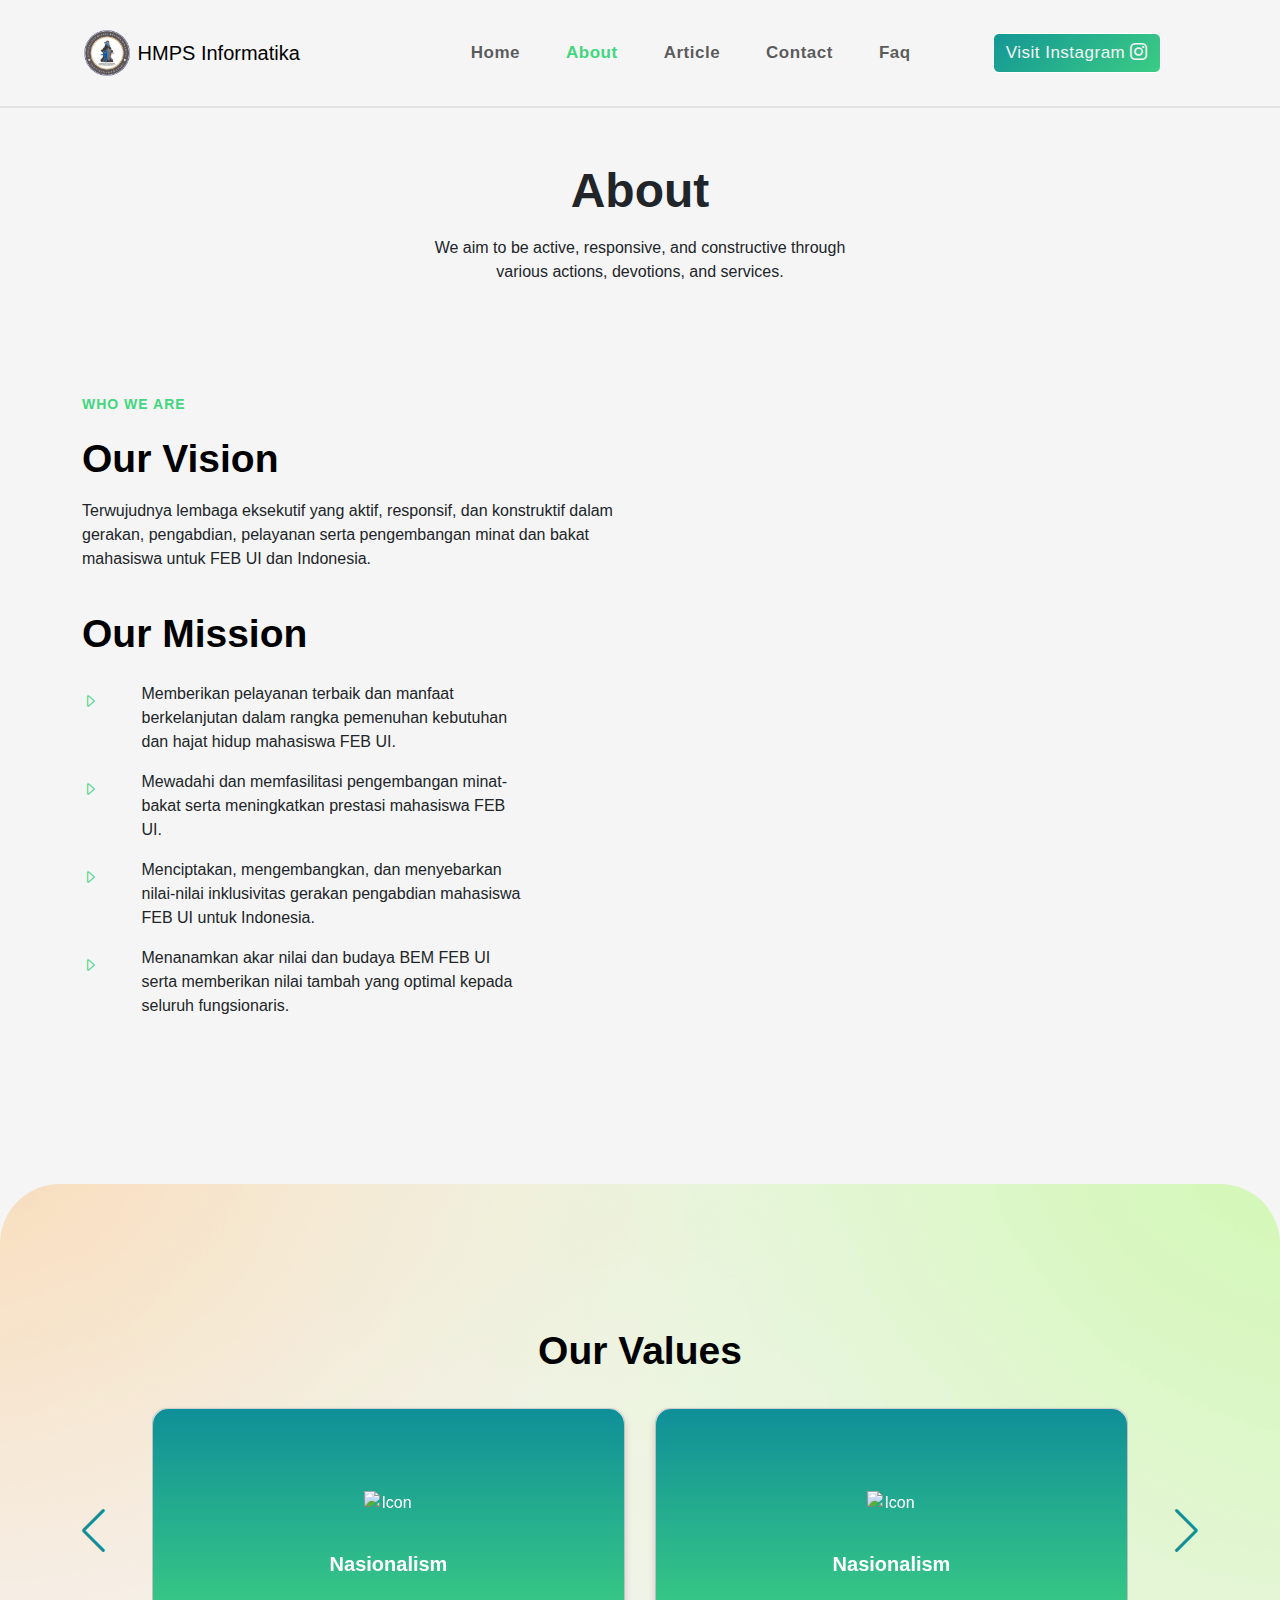
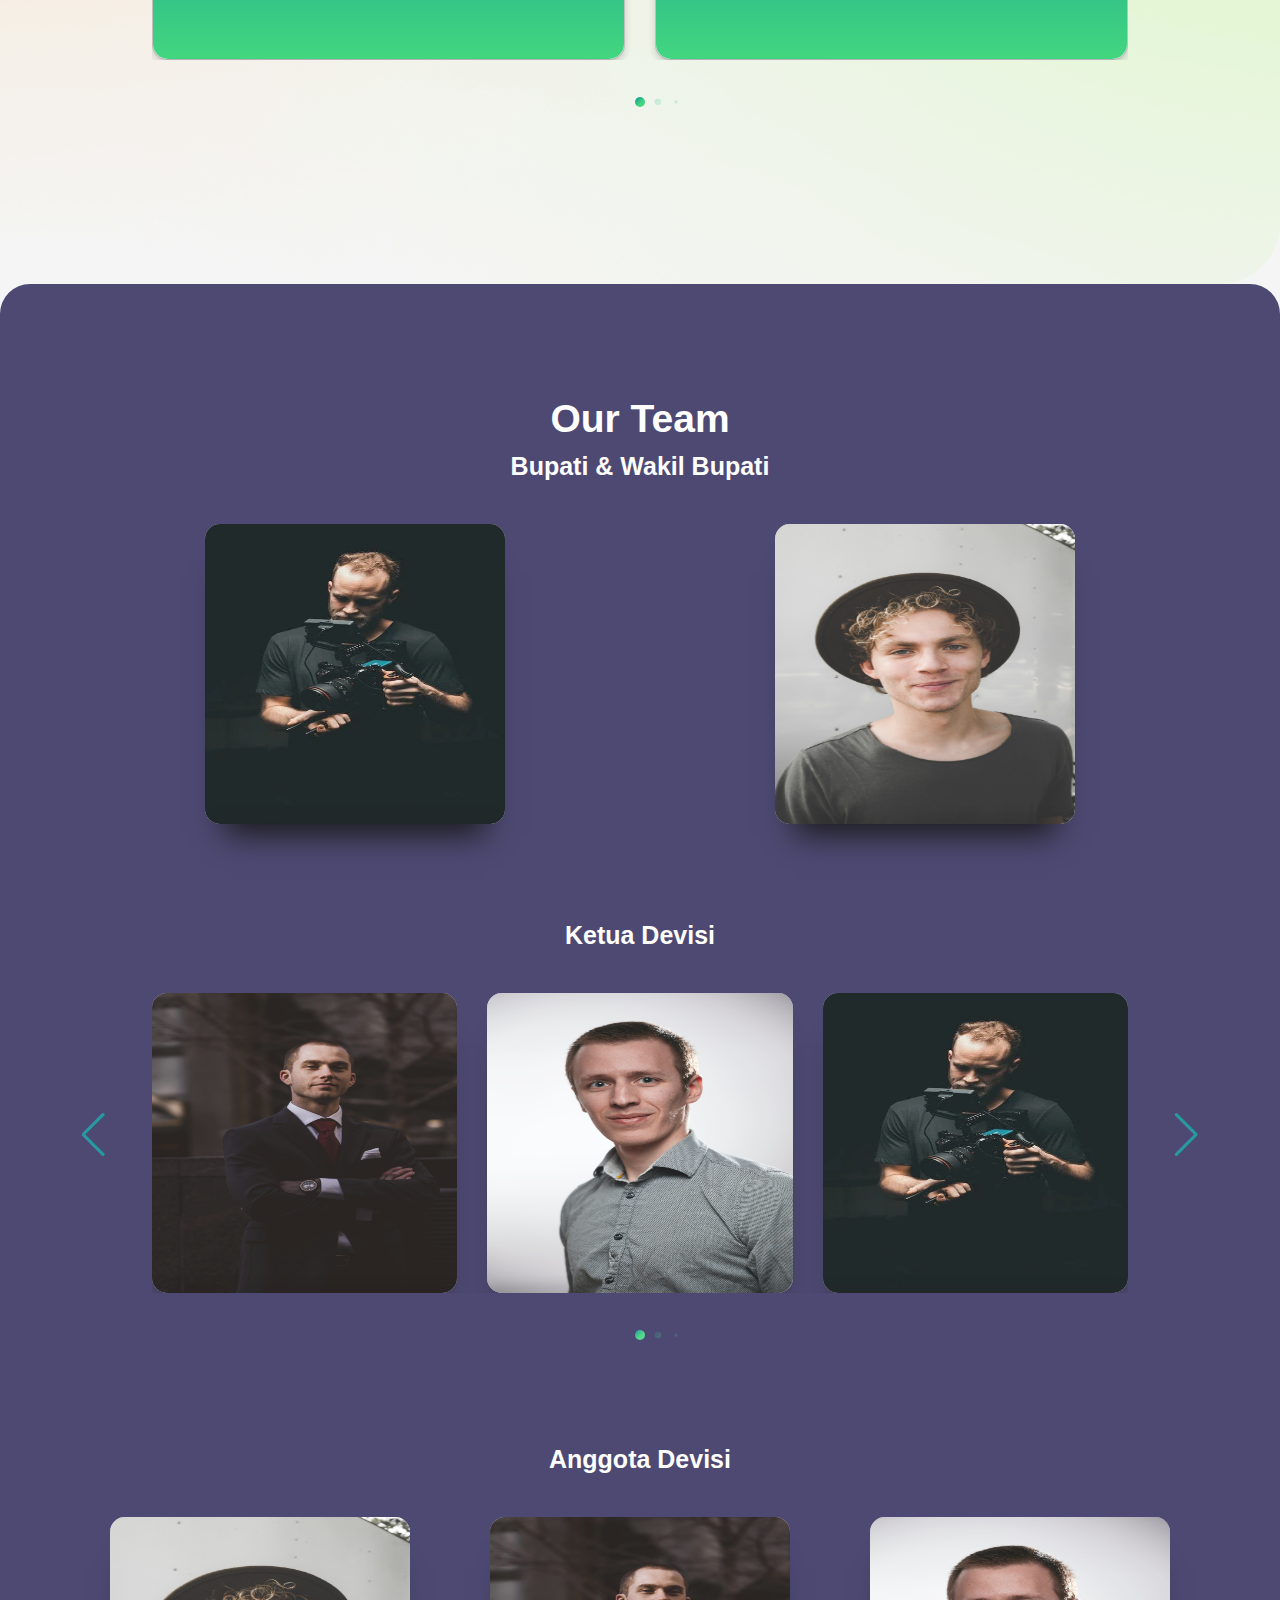
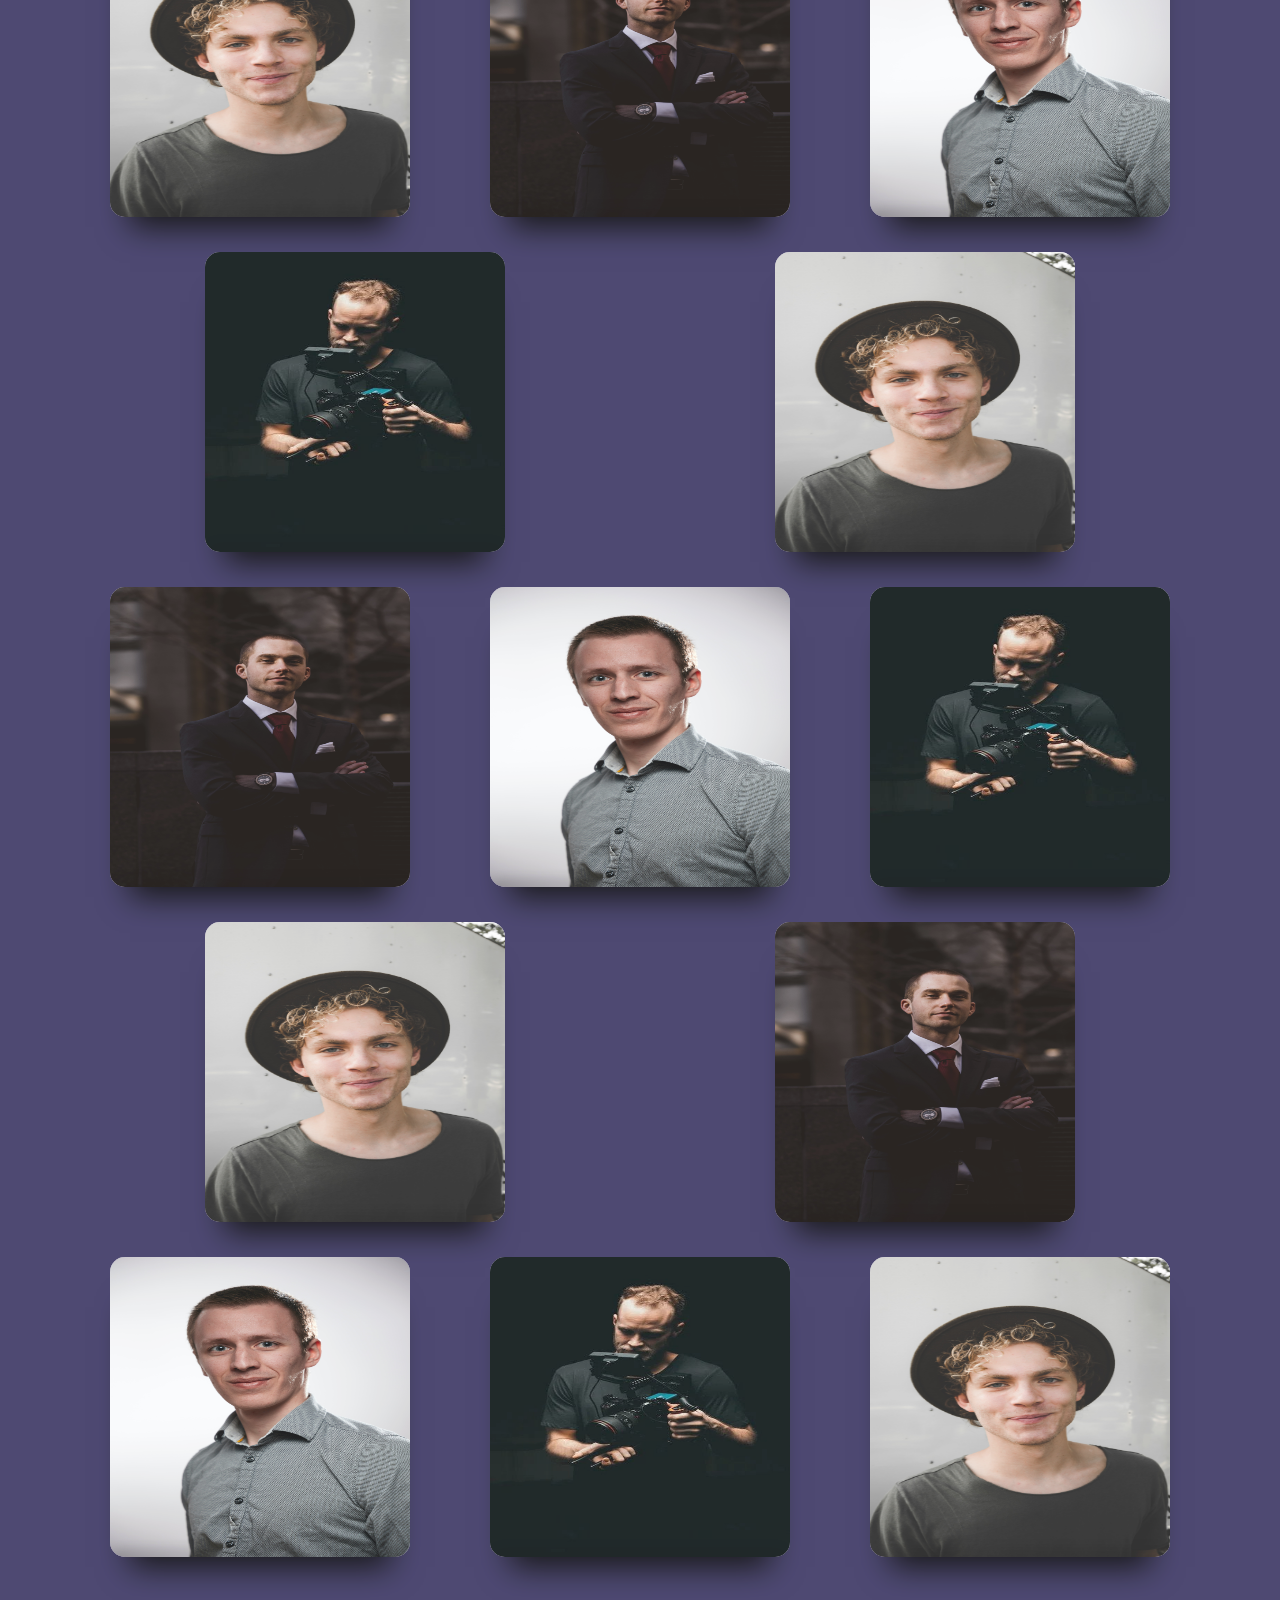
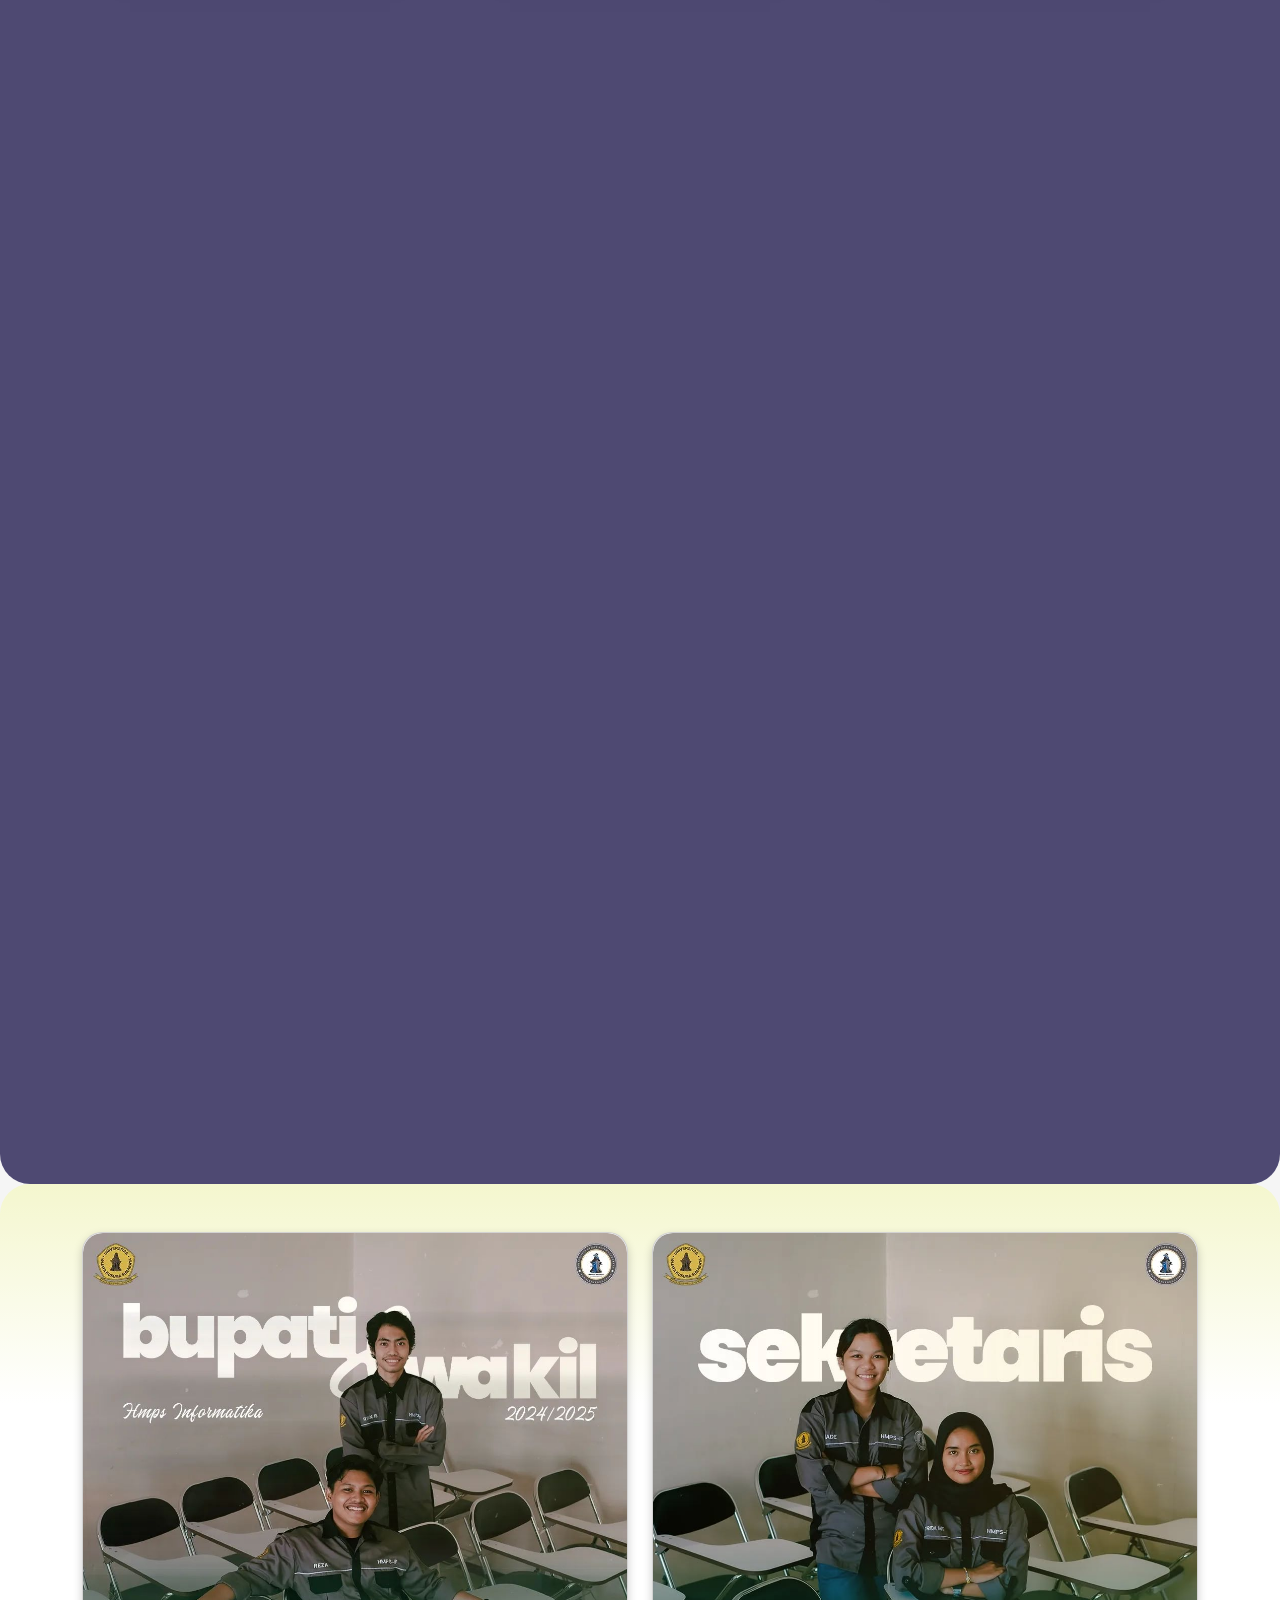
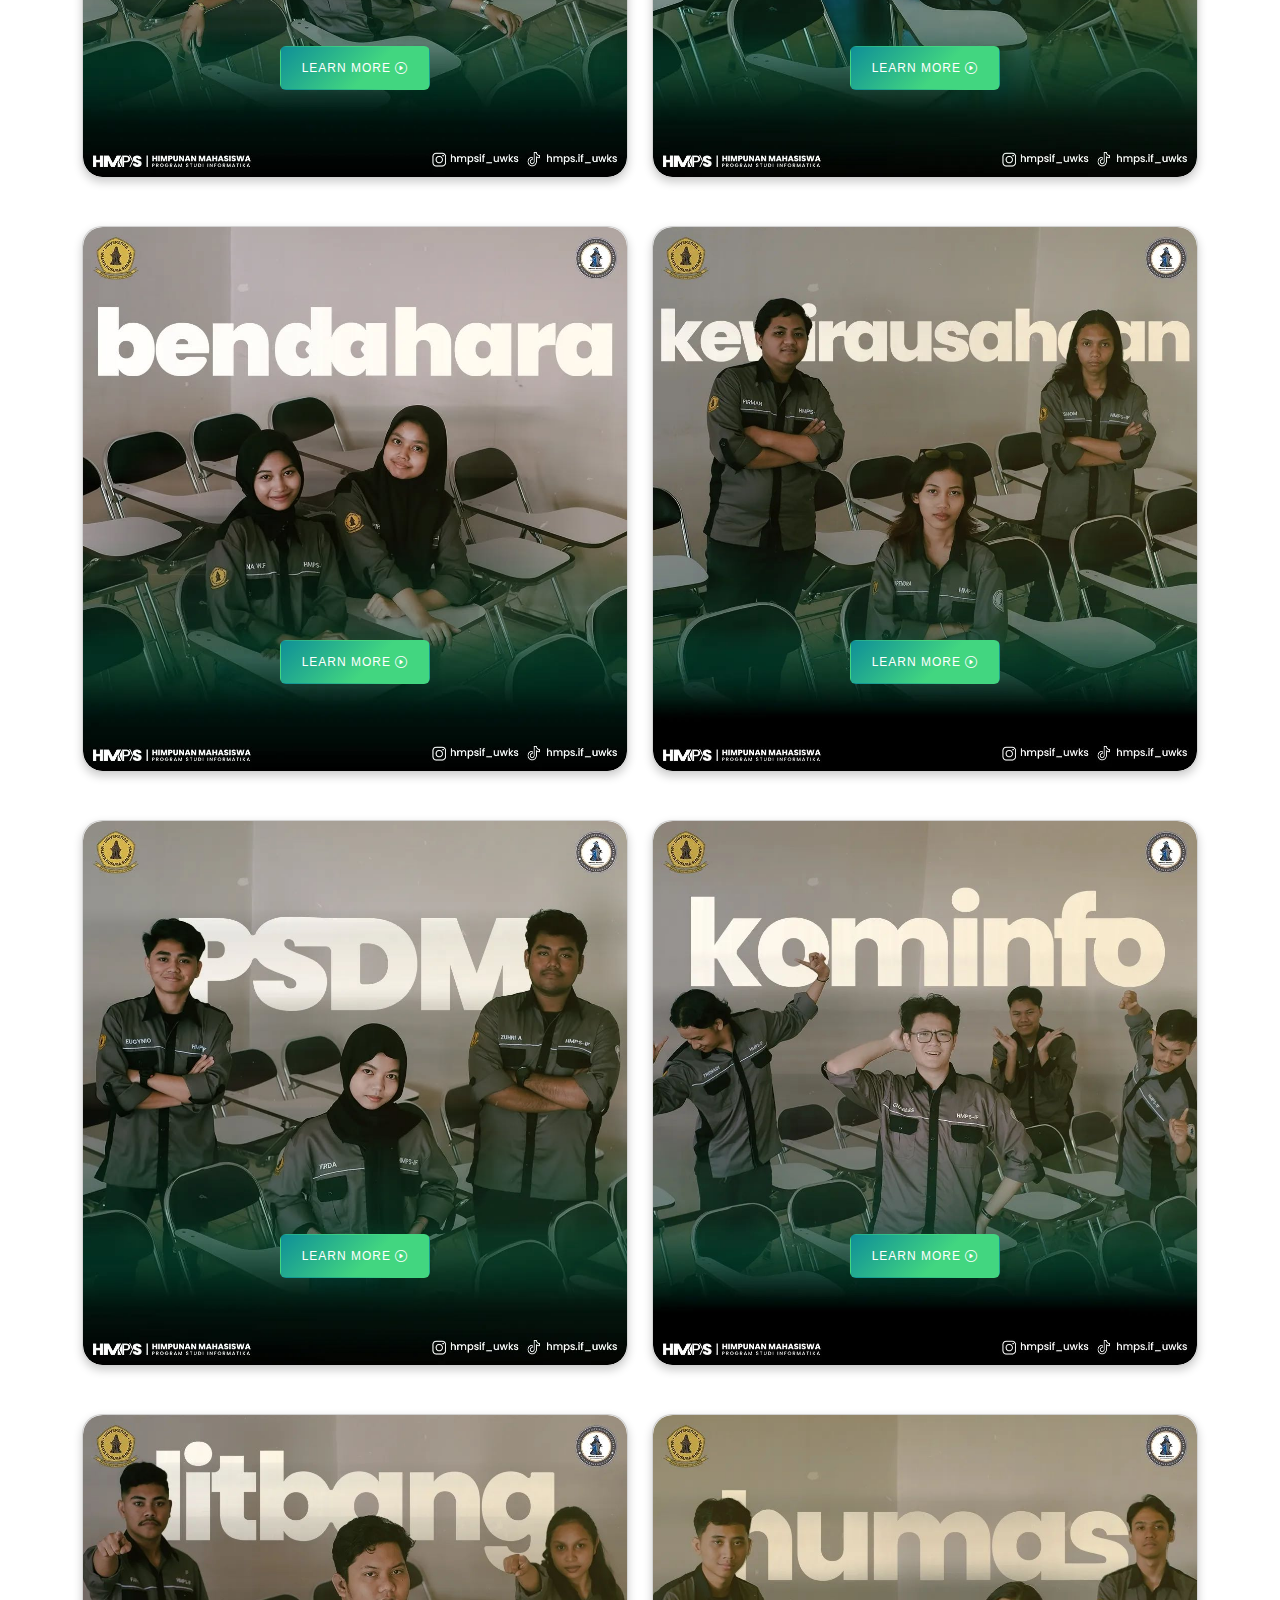
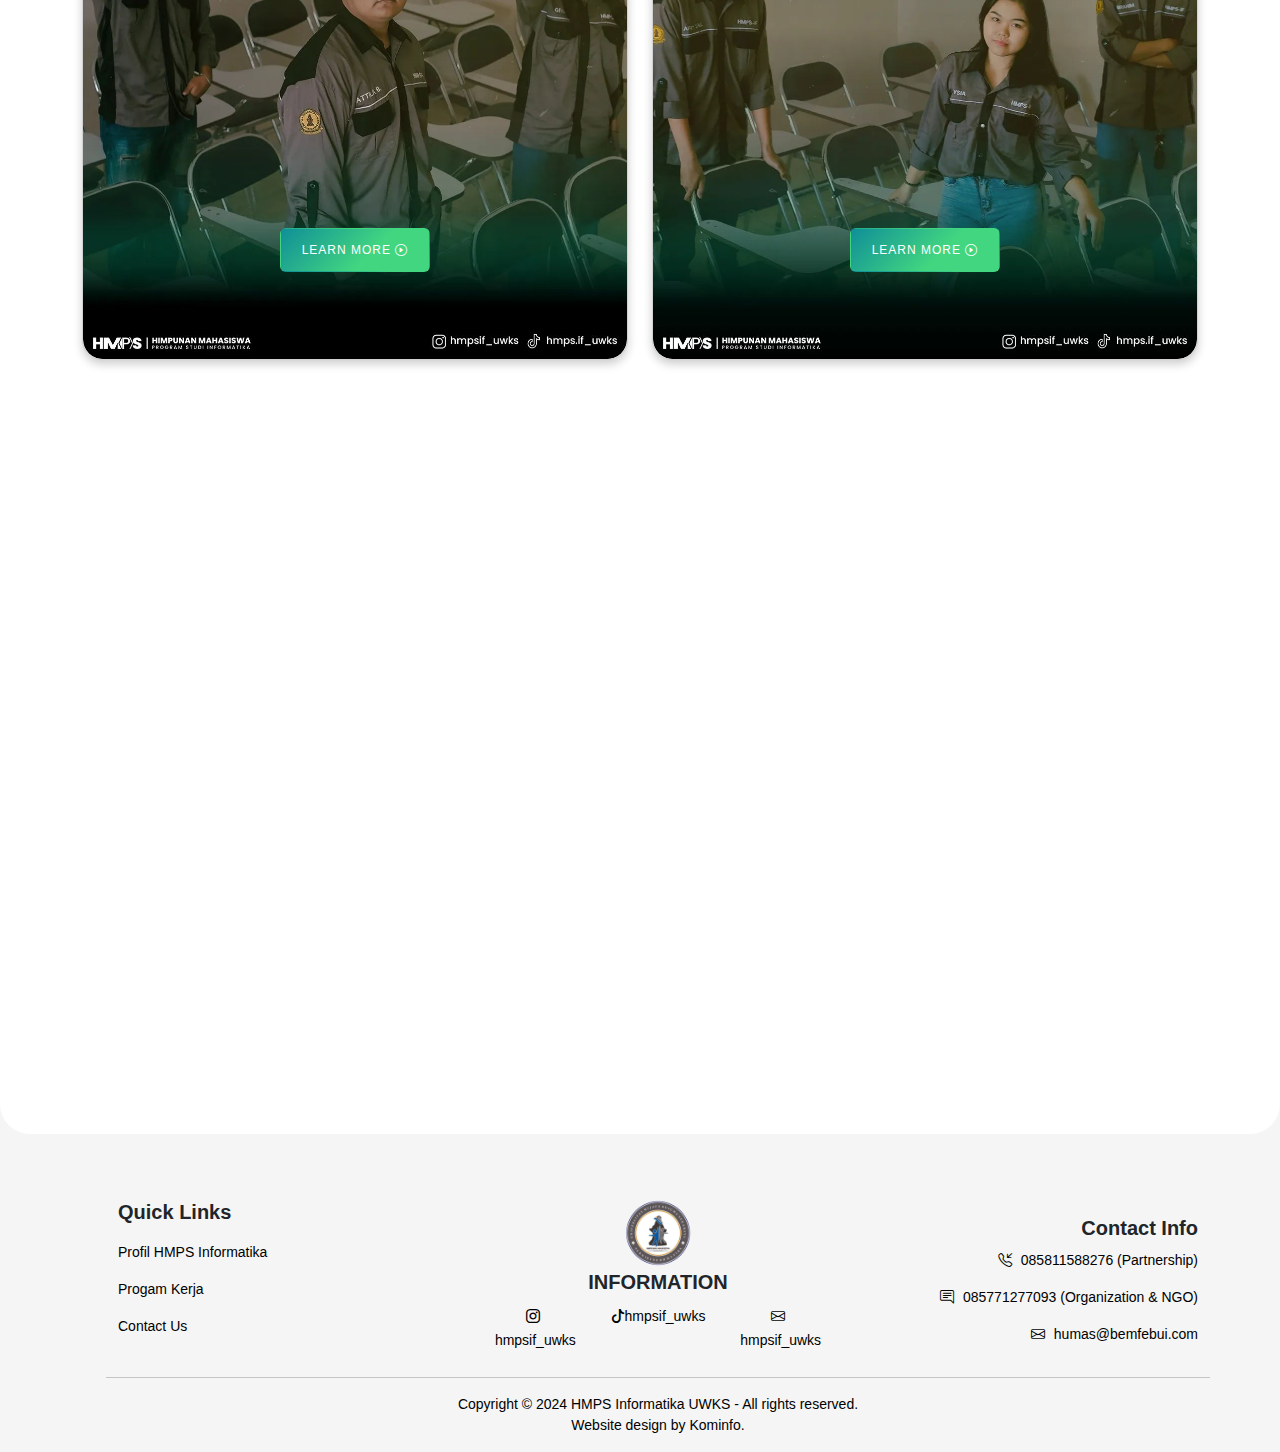
==== commit 3a8a755c: "Add files via upload" ====
--- a/profil.html
+++ b/profil.html
@@ -318,22 +318,21 @@
                   </div>
                 </div>
               </div>
-            </div>
-
-            <div class="swiper-pagination"></div>
-
-            <!-- If we need navigation buttons -->
-            <div class="swiper-slide-button swiper-button-prev"></div>
-            <div class="swiper-slide-button swiper-button-next"></div>
-
-            <!-- If we need scrollbar -->
-            <div class="swiper-scrollbar"></div>
+
+              <div class="swiper-pagination"></div>
+
+              <!-- If we need navigation buttons -->
+              <div class="swiper-slide-button swiper-button-prev"></div>
+              <div class="swiper-slide-button swiper-button-next"></div>
+
+              <!-- If we need scrollbar -->
+              <!-- <div class="swiper-scrollbar"></div> -->
+            </div>
           </div>
         </div>
       </div>
     </div>
     <!-- end section3 our values -->
-    <div class="mt-5"></div>
 
     <!-- start section4 our team -->
     <div class="section-4-our-team">
@@ -345,541 +344,541 @@
             <h4>Our Team</h4>
             <h5>Bupati & Wakil Bupati</h5>
           </div>
-          <div class="row">
-            <div class="col-lg-6 col-md-6 d-flex justify-content-around">
-              <div class="card">
-                <div class="imbBx">
-                  <img src="img/pic01.jpg" alt="" />
-                </div>
-
-                <div class="content">
-                  <div class="contentBx">
-                    <h3>James Henry <br /><span>Web Analyst</span></h3>
-                  </div>
-                  <ul class="sci">
-                    <li style="--i: 1">
-                      <a href="#"><i class="fa-brands fa-instagram"></i></a>
-                    </li>
-                    <li style="--i: 2">
-                      <a href="#"><i class="fa-brands fa-github"></i></a>
-                    </li>
-                    <li style="--i: 3">
-                      <a href="#"><i class="fa-brands fa-linkedin-in"></i></a>
-                    </li>
-                  </ul>
-                </div>
-              </div>
-            </div>
-            <div class="col-lg-6 col-md-6 d-flex justify-content-around">
-              <div class="card">
-                <div class="imbBx">
-                  <img src="img/pic02.jpg" alt="" />
-                </div>
-
-                <div class="content">
-                  <div class="contentBx">
-                    <h3>James Henry <br /><span>Web Analyst</span></h3>
-                  </div>
-                  <ul class="sci">
-                    <li style="--i: 1">
-                      <a href="#"><i class="fa-brands fa-instagram"></i></a>
-                    </li>
-                    <li style="--i: 2">
-                      <a href="#"><i class="fa-brands fa-github"></i></a>
-                    </li>
-                    <li style="--i: 3">
-                      <a href="#"><i class="fa-brands fa-linkedin-in"></i></a>
-                    </li>
-                  </ul>
-                </div>
-              </div>
-            </div>
-            <div class="judul-our-team text-center">
-              <div class="mt-5 pt-5"></div>
-              <h5>Ketua Devisi</h5>
-            </div>
-            <div class="col-lg-3 col-md-6 d-flex justify-content-center">
-              <div class="card">
-                <div class="imbBx">
-                  <img src="img/pic03.jpg" alt="" />
-                </div>
-
-                <div class="content">
-                  <div class="contentBx">
-                    <h3>James Henry <br /><span>Web Analyst</span></h3>
-                  </div>
-                  <ul class="sci">
-                    <li style="--i: 1">
-                      <a href="#"><i class="fa-brands fa-instagram"></i></a>
-                    </li>
-                    <li style="--i: 2">
-                      <a href="#"><i class="fa-brands fa-github"></i></a>
-                    </li>
-                    <li style="--i: 3">
-                      <a href="#"><i class="fa-brands fa-linkedin-in"></i></a>
-                    </li>
-                  </ul>
-                </div>
-              </div>
-            </div>
-            <div class="col-lg-3 col-md-6 d-flex justify-content-center">
-              <div class="card">
-                <div class="imbBx">
-                  <img src="img/pic04.jpg" alt="" />
-                </div>
-
-                <div class="content">
-                  <div class="contentBx">
-                    <h3>James Henry <br /><span>Web Analyst</span></h3>
-                  </div>
-                  <ul class="sci">
-                    <li style="--i: 1">
-                      <a href="#"><i class="fa-brands fa-instagram"></i></a>
-                    </li>
-                    <li style="--i: 2">
-                      <a href="#"><i class="fa-brands fa-github"></i></a>
-                    </li>
-                    <li style="--i: 3">
-                      <a href="#"><i class="fa-brands fa-linkedin-in"></i></a>
-                    </li>
-                  </ul>
-                </div>
-              </div>
-            </div>
-            <div class="col-lg-3 col-md-6 d-flex justify-content-around">
-              <div class="card">
-                <div class="imbBx">
-                  <img src="img/pic01.jpg" alt="" />
-                </div>
-
-                <div class="content">
-                  <div class="contentBx">
-                    <h3>James Henry <br /><span>Web Analyst</span></h3>
-                  </div>
-                  <ul class="sci">
-                    <li style="--i: 1">
-                      <a href="#"><i class="fa-brands fa-instagram"></i></a>
-                    </li>
-                    <li style="--i: 2">
-                      <a href="#"><i class="fa-brands fa-github"></i></a>
-                    </li>
-                    <li style="--i: 3">
-                      <a href="#"><i class="fa-brands fa-linkedin-in"></i></a>
-                    </li>
-                  </ul>
-                </div>
-              </div>
-            </div>
-            <div class="col-lg-3 col-md-6 d-flex justify-content-around">
-              <div class="card">
-                <div class="imbBx">
-                  <img src="img/pic02.jpg" alt="" />
-                </div>
-
-                <div class="content">
-                  <div class="contentBx">
-                    <h3>James Henry <br /><span>Web Analyst</span></h3>
-                  </div>
-                  <ul class="sci">
-                    <li style="--i: 1">
-                      <a href="#"><i class="fa-brands fa-instagram"></i></a>
-                    </li>
-                    <li style="--i: 2">
-                      <a href="#"><i class="fa-brands fa-github"></i></a>
-                    </li>
-                    <li style="--i: 3">
-                      <a href="#"><i class="fa-brands fa-linkedin-in"></i></a>
-                    </li>
-                  </ul>
-                </div>
-              </div>
-            </div>
-            <div class="col-lg-4 col-md-6 d-flex justify-content-around">
-              <div class="card">
-                <div class="imbBx">
-                  <img src="img/pic03.jpg" alt="" />
-                </div>
-
-                <div class="content">
-                  <div class="contentBx">
-                    <h3>James Henry <br /><span>Web Analyst</span></h3>
-                  </div>
-                  <ul class="sci">
-                    <li style="--i: 1">
-                      <a href="#"><i class="fa-brands fa-instagram"></i></a>
-                    </li>
-                    <li style="--i: 2">
-                      <a href="#"><i class="fa-brands fa-github"></i></a>
-                    </li>
-                    <li style="--i: 3">
-                      <a href="#"><i class="fa-brands fa-linkedin-in"></i></a>
-                    </li>
-                  </ul>
-                </div>
-              </div>
-            </div>
-            <div class="col-lg-4 col-md-6 d-flex justify-content-around">
-              <div class="card">
-                <div class="imbBx">
-                  <img src="img/pic04.jpg" alt="" />
-                </div>
-
-                <div class="content">
-                  <div class="contentBx">
-                    <h3>James Henry <br /><span>Web Analyst</span></h3>
-                  </div>
-                  <ul class="sci">
-                    <li style="--i: 1">
-                      <a href="#"><i class="fa-brands fa-instagram"></i></a>
-                    </li>
-                    <li style="--i: 2">
-                      <a href="#"><i class="fa-brands fa-github"></i></a>
-                    </li>
-                    <li style="--i: 3">
-                      <a href="#"><i class="fa-brands fa-linkedin-in"></i></a>
-                    </li>
-                  </ul>
-                </div>
-              </div>
-            </div>
-            <div class="col-lg-4 col-md-6 d-flex justify-content-around">
-              <div class="card">
-                <div class="imbBx">
-                  <img src="img/pic01.jpg" alt="" />
-                </div>
-
-                <div class="content">
-                  <div class="contentBx">
-                    <h3>James Henry <br /><span>Web Analyst</span></h3>
-                  </div>
-                  <ul class="sci">
-                    <li style="--i: 1">
-                      <a href="#"><i class="fa-brands fa-instagram"></i></a>
-                    </li>
-                    <li style="--i: 2">
-                      <a href="#"><i class="fa-brands fa-github"></i></a>
-                    </li>
-                    <li style="--i: 3">
-                      <a href="#"><i class="fa-brands fa-linkedin-in"></i></a>
-                    </li>
-                  </ul>
-                </div>
-              </div>
-            </div>
-            <div class="judul-our-team text-center">
-              <div class="mt-5 pt-5"></div>
-              <h5>Anggota Devisi</h5>
-            </div>
-            <div class="col-lg-4 col-md-6 d-flex justify-content-center">
-              <div class="card">
-                <div class="imbBx">
-                  <img src="img/pic02.jpg" alt="" />
-                </div>
-
-                <div class="content">
-                  <div class="contentBx">
-                    <h3>James Henry <br /><span>Web Analyst</span></h3>
-                  </div>
-                  <ul class="sci">
-                    <li style="--i: 1">
-                      <a href="#"><i class="fa-brands fa-instagram"></i></a>
-                    </li>
-                    <li style="--i: 2">
-                      <a href="#"><i class="fa-brands fa-github"></i></a>
-                    </li>
-                    <li style="--i: 3">
-                      <a href="#"><i class="fa-brands fa-linkedin-in"></i></a>
-                    </li>
-                  </ul>
-                </div>
-              </div>
-            </div>
-            <div class="col-lg-4 col-md-6 d-flex justify-content-center">
-              <div class="card">
-                <div class="imbBx">
-                  <img src="img/pic03.jpg" alt="" />
-                </div>
-
-                <div class="content">
-                  <div class="contentBx">
-                    <h3>James Henry <br /><span>Web Analyst</span></h3>
-                  </div>
-                  <ul class="sci">
-                    <li style="--i: 1">
-                      <a href="#"><i class="fa-brands fa-instagram"></i></a>
-                    </li>
-                    <li style="--i: 2">
-                      <a href="#"><i class="fa-brands fa-github"></i></a>
-                    </li>
-                    <li style="--i: 3">
-                      <a href="#"><i class="fa-brands fa-linkedin-in"></i></a>
-                    </li>
-                  </ul>
-                </div>
-              </div>
-            </div>
-            <div class="col-lg-4 col-md-6 d-flex justify-content-around">
-              <div class="card">
-                <div class="imbBx">
-                  <img src="img/pic04.jpg" alt="" />
-                </div>
-
-                <div class="content">
-                  <div class="contentBx">
-                    <h3>James Henry <br /><span>Web Analyst</span></h3>
-                  </div>
-                  <ul class="sci">
-                    <li style="--i: 1">
-                      <a href="#"><i class="fa-brands fa-instagram"></i></a>
-                    </li>
-                    <li style="--i: 2">
-                      <a href="#"><i class="fa-brands fa-github"></i></a>
-                    </li>
-                    <li style="--i: 3">
-                      <a href="#"><i class="fa-brands fa-linkedin-in"></i></a>
-                    </li>
-                  </ul>
-                </div>
-              </div>
-            </div>
-            <div class="col-lg-6 col-md-6 d-flex justify-content-around">
-              <div class="card">
-                <div class="imbBx">
-                  <img src="img/pic01.jpg" alt="" />
-                </div>
-
-                <div class="content">
-                  <div class="contentBx">
-                    <h3>James Henry <br /><span>Web Analyst</span></h3>
-                  </div>
-                  <ul class="sci">
-                    <li style="--i: 1">
-                      <a href="#"><i class="fa-brands fa-instagram"></i></a>
-                    </li>
-                    <li style="--i: 2">
-                      <a href="#"><i class="fa-brands fa-github"></i></a>
-                    </li>
-                    <li style="--i: 3">
-                      <a href="#"><i class="fa-brands fa-linkedin-in"></i></a>
-                    </li>
-                  </ul>
-                </div>
-              </div>
-            </div>
-            <div class="col-lg-6 col-md-6 d-flex justify-content-around">
-              <div class="card">
-                <div class="imbBx">
-                  <img src="img/pic02.jpg" alt="" />
-                </div>
-
-                <div class="content">
-                  <div class="contentBx">
-                    <h3>James Henry <br /><span>Web Analyst</span></h3>
-                  </div>
-                  <ul class="sci">
-                    <li style="--i: 1">
-                      <a href="#"><i class="fa-brands fa-instagram"></i></a>
-                    </li>
-                    <li style="--i: 2">
-                      <a href="#"><i class="fa-brands fa-github"></i></a>
-                    </li>
-                    <li style="--i: 3">
-                      <a href="#"><i class="fa-brands fa-linkedin-in"></i></a>
-                    </li>
-                  </ul>
-                </div>
-              </div>
-            </div>
-            <div class="col-lg-4 col-md-6 d-flex justify-content-around">
-              <div class="card">
-                <div class="imbBx">
-                  <img src="img/pic03.jpg" alt="" />
-                </div>
-
-                <div class="content">
-                  <div class="contentBx">
-                    <h3>James Henry <br /><span>Web Analyst</span></h3>
-                  </div>
-                  <ul class="sci">
-                    <li style="--i: 1">
-                      <a href="#"><i class="fa-brands fa-instagram"></i></a>
-                    </li>
-                    <li style="--i: 2">
-                      <a href="#"><i class="fa-brands fa-github"></i></a>
-                    </li>
-                    <li style="--i: 3">
-                      <a href="#"><i class="fa-brands fa-linkedin-in"></i></a>
-                    </li>
-                  </ul>
-                </div>
-              </div>
-            </div>
-            <div class="col-lg-4 col-md-6 d-flex justify-content-around">
-              <div class="card">
-                <div class="imbBx">
-                  <img src="img/pic04.jpg" alt="" />
-                </div>
-
-                <div class="content">
-                  <div class="contentBx">
-                    <h3>James Henry <br /><span>Web Analyst</span></h3>
-                  </div>
-                  <ul class="sci">
-                    <li style="--i: 1">
-                      <a href="#"><i class="fa-brands fa-instagram"></i></a>
-                    </li>
-                    <li style="--i: 2">
-                      <a href="#"><i class="fa-brands fa-github"></i></a>
-                    </li>
-                    <li style="--i: 3">
-                      <a href="#"><i class="fa-brands fa-linkedin-in"></i></a>
-                    </li>
-                  </ul>
-                </div>
-              </div>
-            </div>
-            <div class="col-lg-4 col-md-6 d-flex justify-content-center">
-              <div class="card">
-                <div class="imbBx">
-                  <img src="img/pic01.jpg" alt="" />
-                </div>
-
-                <div class="content">
-                  <div class="contentBx">
-                    <h3>James Henry <br /><span>Web Analyst</span></h3>
-                  </div>
-                  <ul class="sci">
-                    <li style="--i: 1">
-                      <a href="#"><i class="fa-brands fa-instagram"></i></a>
-                    </li>
-                    <li style="--i: 2">
-                      <a href="#"><i class="fa-brands fa-github"></i></a>
-                    </li>
-                    <li style="--i: 3">
-                      <a href="#"><i class="fa-brands fa-linkedin-in"></i></a>
-                    </li>
-                  </ul>
-                </div>
-              </div>
-            </div>
-            <div class="col-lg-6 col-md-6 d-flex justify-content-center">
-              <div class="card">
-                <div class="imbBx">
-                  <img src="img/pic02.jpg" alt="" />
-                </div>
-
-                <div class="content">
-                  <div class="contentBx">
-                    <h3>James Henry <br /><span>Web Analyst</span></h3>
-                  </div>
-                  <ul class="sci">
-                    <li style="--i: 1">
-                      <a href="#"><i class="fa-brands fa-instagram"></i></a>
-                    </li>
-                    <li style="--i: 2">
-                      <a href="#"><i class="fa-brands fa-github"></i></a>
-                    </li>
-                    <li style="--i: 3">
-                      <a href="#"><i class="fa-brands fa-linkedin-in"></i></a>
-                    </li>
-                  </ul>
-                </div>
-              </div>
-            </div>
-            <div class="col-lg-6 col-md-6 d-flex justify-content-around">
-              <div class="card">
-                <div class="imbBx">
-                  <img src="img/pic03.jpg" alt="" />
-                </div>
-
-                <div class="content">
-                  <div class="contentBx">
-                    <h3>James Henry <br /><span>Web Analyst</span></h3>
-                  </div>
-                  <ul class="sci">
-                    <li style="--i: 1">
-                      <a href="#"><i class="fa-brands fa-instagram"></i></a>
-                    </li>
-                    <li style="--i: 2">
-                      <a href="#"><i class="fa-brands fa-github"></i></a>
-                    </li>
-                    <li style="--i: 3">
-                      <a href="#"><i class="fa-brands fa-linkedin-in"></i></a>
-                    </li>
-                  </ul>
-                </div>
-              </div>
-            </div>
-            <div class="col-lg-4 col-md-6 d-flex justify-content-around">
-              <div class="card">
-                <div class="imbBx">
-                  <img src="img/pic04.jpg" alt="" />
-                </div>
-
-                <div class="content">
-                  <div class="contentBx">
-                    <h3>James Henry <br /><span>Web Analyst</span></h3>
-                  </div>
-                  <ul class="sci">
-                    <li style="--i: 1">
-                      <a href="#"><i class="fa-brands fa-instagram"></i></a>
-                    </li>
-                    <li style="--i: 2">
-                      <a href="#"><i class="fa-brands fa-github"></i></a>
-                    </li>
-                    <li style="--i: 3">
-                      <a href="#"><i class="fa-brands fa-linkedin-in"></i></a>
-                    </li>
-                  </ul>
-                </div>
-              </div>
-            </div>
-            <div class="col-lg-4 col-md-6 d-flex justify-content-around">
-              <div class="card">
-                <div class="imbBx">
-                  <img src="img/pic01.jpg" alt="" />
-                </div>
-
-                <div class="content">
-                  <div class="contentBx">
-                    <h3>James Henry <br /><span>Web Analyst</span></h3>
-                  </div>
-                  <ul class="sci">
-                    <li style="--i: 1">
-                      <a href="#"><i class="fa-brands fa-instagram"></i></a>
-                    </li>
-                    <li style="--i: 2">
-                      <a href="#"><i class="fa-brands fa-github"></i></a>
-                    </li>
-                    <li style="--i: 3">
-                      <a href="#"><i class="fa-brands fa-linkedin-in"></i></a>
-                    </li>
-                  </ul>
-                </div>
-              </div>
-            </div>
-            <div class="col-lg-4 col-md-6 d-flex justify-content-center">
-              <div class="card">
-                <div class="imbBx">
-                  <img src="img/pic02.jpg" alt="" />
-                </div>
-
-                <div class="content">
-                  <div class="contentBx">
-                    <h3>James Henry <br /><span>Web Analyst</span></h3>
-                  </div>
-                  <ul class="sci">
-                    <li style="--i: 1">
-                      <a href="#"><i class="fa-brands fa-instagram"></i></a>
-                    </li>
-                    <li style="--i: 2">
-                      <a href="#"><i class="fa-brands fa-github"></i></a>
-                    </li>
-                    <li style="--i: 3">
-                      <a href="#"><i class="fa-brands fa-linkedin-in"></i></a>
-                    </li>
-                  </ul>
-                </div>
+
+          <div class="col-lg-6 col-md-6 d-flex justify-content-center">
+            <div class="card">
+              <div class="imbBx">
+                <img src="img/pic01.jpg" alt="" />
+              </div>
+
+              <div class="content">
+                <div class="contentBx">
+                  <h3>James Henry <br /><span>Web Analyst</span></h3>
+                </div>
+                <ul class="sci">
+                  <li style="--i: 1">
+                    <a href="#"><i class="fa-brands fa-instagram"></i></a>
+                  </li>
+                  <li style="--i: 2">
+                    <a href="#"><i class="fa-brands fa-github"></i></a>
+                  </li>
+                  <li style="--i: 3">
+                    <a href="#"><i class="fa-brands fa-linkedin-in"></i></a>
+                  </li>
+                </ul>
+              </div>
+            </div>
+          </div>
+          <div class="col-lg-6 col-md-6 d-flex justify-content-center">
+            <div class="card">
+              <div class="imbBx">
+                <img src="img/pic02.jpg" alt="" />
+              </div>
+
+              <div class="content">
+                <div class="contentBx">
+                  <h3>James Henry <br /><span>Web Analyst</span></h3>
+                </div>
+                <ul class="sci">
+                  <li style="--i: 1">
+                    <a href="#"><i class="fa-brands fa-instagram"></i></a>
+                  </li>
+                  <li style="--i: 2">
+                    <a href="#"><i class="fa-brands fa-github"></i></a>
+                  </li>
+                  <li style="--i: 3">
+                    <a href="#"><i class="fa-brands fa-linkedin-in"></i></a>
+                  </li>
+                </ul>
+              </div>
+            </div>
+          </div>
+          <div class="judul-our-team text-center">
+            <div class="mt-5 pt-5"></div>
+            <h5>Ketua Devisi</h5>
+          </div>
+
+          <div class="swiper">
+            <div class="slider-wrapper2">
+              <div class="swiper-wrapper">
+                <div class="card swiper-slide">
+                  <div class="imbBx">
+                    <img src="img/pic03.jpg" alt="" />
+                  </div>
+                  <div class="content">
+                    <div class="contentBx">
+                      <h3>James Henry <br /><span>Web Analyst</span></h3>
+                    </div>
+                    <ul class="sci">
+                      <li style="--i: 1">
+                        <a href="#"><i class="fa-brands fa-instagram"></i></a>
+                      </li>
+                      <li style="--i: 2">
+                        <a href="#"><i class="fa-brands fa-github"></i></a>
+                      </li>
+                      <li style="--i: 3">
+                        <a href="#"><i class="fa-brands fa-linkedin-in"></i></a>
+                      </li>
+                    </ul>
+                  </div>
+                </div>
+                <div class="card swiper-slide">
+                  <div class="imbBx">
+                    <img src="img/pic04.jpg" alt="" />
+                  </div>
+                  <div class="content">
+                    <div class="contentBx">
+                      <h3>James Henry <br /><span>Web Analyst</span></h3>
+                    </div>
+                    <ul class="sci">
+                      <li style="--i: 1">
+                        <a href="#"><i class="fa-brands fa-instagram"></i></a>
+                      </li>
+                      <li style="--i: 2">
+                        <a href="#"><i class="fa-brands fa-github"></i></a>
+                      </li>
+                      <li style="--i: 3">
+                        <a href="#"><i class="fa-brands fa-linkedin-in"></i></a>
+                      </li>
+                    </ul>
+                  </div>
+                </div>
+                <div class="card swiper-slide">
+                  <div class="imbBx">
+                    <img src="img/pic01.jpg" alt="" />
+                  </div>
+                  <div class="content">
+                    <div class="contentBx">
+                      <h3>James Henry <br /><span>Web Analyst</span></h3>
+                    </div>
+                    <ul class="sci">
+                      <li style="--i: 1">
+                        <a href="#"><i class="fa-brands fa-instagram"></i></a>
+                      </li>
+                      <li style="--i: 2">
+                        <a href="#"><i class="fa-brands fa-github"></i></a>
+                      </li>
+                      <li style="--i: 3">
+                        <a href="#"><i class="fa-brands fa-linkedin-in"></i></a>
+                      </li>
+                    </ul>
+                  </div>
+                </div>
+                <div class="card swiper-slide">
+                  <div class="imbBx">
+                    <img src="img/pic02.jpg" alt="" />
+                  </div>
+                  <div class="content">
+                    <div class="contentBx">
+                      <h3>James Henry <br /><span>Web Analyst</span></h3>
+                    </div>
+                    <ul class="sci">
+                      <li style="--i: 1">
+                        <a href="#"><i class="fa-brands fa-instagram"></i></a>
+                      </li>
+                      <li style="--i: 2">
+                        <a href="#"><i class="fa-brands fa-github"></i></a>
+                      </li>
+                      <li style="--i: 3">
+                        <a href="#"><i class="fa-brands fa-linkedin-in"></i></a>
+                      </li>
+                    </ul>
+                  </div>
+                </div>
+                <div class="card swiper-slide">
+                  <div class="imbBx">
+                    <img src="img/pic03.jpg" alt="" />
+                  </div>
+
+                  <div class="content">
+                    <div class="contentBx">
+                      <h3>James Henry <br /><span>Web Analyst</span></h3>
+                    </div>
+                    <ul class="sci">
+                      <li style="--i: 1">
+                        <a href="#"><i class="fa-brands fa-instagram"></i></a>
+                      </li>
+                      <li style="--i: 2">
+                        <a href="#"><i class="fa-brands fa-github"></i></a>
+                      </li>
+                      <li style="--i: 3">
+                        <a href="#"><i class="fa-brands fa-linkedin-in"></i></a>
+                      </li>
+                    </ul>
+                  </div>
+                </div>
+
+                <div class="card swiper-slide">
+                  <div class="imbBx">
+                    <img src="img/pic04.jpg" alt="" />
+                  </div>
+
+                  <div class="content">
+                    <div class="contentBx">
+                      <h3>James Henry <br /><span>Web Analyst</span></h3>
+                    </div>
+                    <ul class="sci">
+                      <li style="--i: 1">
+                        <a href="#"><i class="fa-brands fa-instagram"></i></a>
+                      </li>
+                      <li style="--i: 2">
+                        <a href="#"><i class="fa-brands fa-github"></i></a>
+                      </li>
+                      <li style="--i: 3">
+                        <a href="#"><i class="fa-brands fa-linkedin-in"></i></a>
+                      </li>
+                    </ul>
+                  </div>
+                </div>
+
+                <div class="card swiper-slide">
+                  <div class="imbBx">
+                    <img src="img/pic01.jpg" alt="" />
+                  </div>
+
+                  <div class="content">
+                    <div class="contentBx">
+                      <h3>James Henry <br /><span>Web Analyst</span></h3>
+                    </div>
+                    <ul class="sci">
+                      <li style="--i: 1">
+                        <a href="#"><i class="fa-brands fa-instagram"></i></a>
+                      </li>
+                      <li style="--i: 2">
+                        <a href="#"><i class="fa-brands fa-github"></i></a>
+                      </li>
+                      <li style="--i: 3">
+                        <a href="#"><i class="fa-brands fa-linkedin-in"></i></a>
+                      </li>
+                    </ul>
+                  </div>
+                </div>
+              </div>
+
+              <div class="swiper-pagination"></div>
+
+              <!-- If we need navigation buttons -->
+              <div class="swiper-slide-button swiper-button-prev"></div>
+              <div class="swiper-slide-button swiper-button-next"></div>
+
+              <!-- If we need scrollbar -->
+              <!-- <div class="swiper-scrollbar"></div> -->
+            </div>
+          </div>
+
+          <div class="judul-our-team text-center">
+            <div class="mt-5 pt-5"></div>
+            <h5>Anggota Devisi</h5>
+          </div>
+          <div class="col-lg-4 col-md-6 d-flex justify-content-center">
+            <div class="card">
+              <div class="imbBx">
+                <img src="img/pic02.jpg" alt="" />
+              </div>
+
+              <div class="content">
+                <div class="contentBx">
+                  <h3>James Henry <br /><span>Web Analyst</span></h3>
+                </div>
+                <ul class="sci">
+                  <li style="--i: 1">
+                    <a href="#"><i class="fa-brands fa-instagram"></i></a>
+                  </li>
+                  <li style="--i: 2">
+                    <a href="#"><i class="fa-brands fa-github"></i></a>
+                  </li>
+                  <li style="--i: 3">
+                    <a href="#"><i class="fa-brands fa-linkedin-in"></i></a>
+                  </li>
+                </ul>
+              </div>
+            </div>
+          </div>
+          <div class="col-lg-4 col-md-6 d-flex justify-content-center">
+            <div class="card">
+              <div class="imbBx">
+                <img src="img/pic03.jpg" alt="" />
+              </div>
+
+              <div class="content">
+                <div class="contentBx">
+                  <h3>James Henry <br /><span>Web Analyst</span></h3>
+                </div>
+                <ul class="sci">
+                  <li style="--i: 1">
+                    <a href="#"><i class="fa-brands fa-instagram"></i></a>
+                  </li>
+                  <li style="--i: 2">
+                    <a href="#"><i class="fa-brands fa-github"></i></a>
+                  </li>
+                  <li style="--i: 3">
+                    <a href="#"><i class="fa-brands fa-linkedin-in"></i></a>
+                  </li>
+                </ul>
+              </div>
+            </div>
+          </div>
+          <div class="col-lg-4 col-md-6 d-flex justify-content-around">
+            <div class="card">
+              <div class="imbBx">
+                <img src="img/pic04.jpg" alt="" />
+              </div>
+
+              <div class="content">
+                <div class="contentBx">
+                  <h3>James Henry <br /><span>Web Analyst</span></h3>
+                </div>
+                <ul class="sci">
+                  <li style="--i: 1">
+                    <a href="#"><i class="fa-brands fa-instagram"></i></a>
+                  </li>
+                  <li style="--i: 2">
+                    <a href="#"><i class="fa-brands fa-github"></i></a>
+                  </li>
+                  <li style="--i: 3">
+                    <a href="#"><i class="fa-brands fa-linkedin-in"></i></a>
+                  </li>
+                </ul>
+              </div>
+            </div>
+          </div>
+          <div class="col-lg-6 col-md-6 d-flex justify-content-around">
+            <div class="card">
+              <div class="imbBx">
+                <img src="img/pic01.jpg" alt="" />
+              </div>
+
+              <div class="content">
+                <div class="contentBx">
+                  <h3>James Henry <br /><span>Web Analyst</span></h3>
+                </div>
+                <ul class="sci">
+                  <li style="--i: 1">
+                    <a href="#"><i class="fa-brands fa-instagram"></i></a>
+                  </li>
+                  <li style="--i: 2">
+                    <a href="#"><i class="fa-brands fa-github"></i></a>
+                  </li>
+                  <li style="--i: 3">
+                    <a href="#"><i class="fa-brands fa-linkedin-in"></i></a>
+                  </li>
+                </ul>
+              </div>
+            </div>
+          </div>
+          <div class="col-lg-6 col-md-6 d-flex justify-content-around">
+            <div class="card">
+              <div class="imbBx">
+                <img src="img/pic02.jpg" alt="" />
+              </div>
+
+              <div class="content">
+                <div class="contentBx">
+                  <h3>James Henry <br /><span>Web Analyst</span></h3>
+                </div>
+                <ul class="sci">
+                  <li style="--i: 1">
+                    <a href="#"><i class="fa-brands fa-instagram"></i></a>
+                  </li>
+                  <li style="--i: 2">
+                    <a href="#"><i class="fa-brands fa-github"></i></a>
+                  </li>
+                  <li style="--i: 3">
+                    <a href="#"><i class="fa-brands fa-linkedin-in"></i></a>
+                  </li>
+                </ul>
+              </div>
+            </div>
+          </div>
+          <div class="col-lg-4 col-md-6 d-flex justify-content-around">
+            <div class="card">
+              <div class="imbBx">
+                <img src="img/pic03.jpg" alt="" />
+              </div>
+
+              <div class="content">
+                <div class="contentBx">
+                  <h3>James Henry <br /><span>Web Analyst</span></h3>
+                </div>
+                <ul class="sci">
+                  <li style="--i: 1">
+                    <a href="#"><i class="fa-brands fa-instagram"></i></a>
+                  </li>
+                  <li style="--i: 2">
+                    <a href="#"><i class="fa-brands fa-github"></i></a>
+                  </li>
+                  <li style="--i: 3">
+                    <a href="#"><i class="fa-brands fa-linkedin-in"></i></a>
+                  </li>
+                </ul>
+              </div>
+            </div>
+          </div>
+          <div class="col-lg-4 col-md-6 d-flex justify-content-around">
+            <div class="card">
+              <div class="imbBx">
+                <img src="img/pic04.jpg" alt="" />
+              </div>
+
+              <div class="content">
+                <div class="contentBx">
+                  <h3>James Henry <br /><span>Web Analyst</span></h3>
+                </div>
+                <ul class="sci">
+                  <li style="--i: 1">
+                    <a href="#"><i class="fa-brands fa-instagram"></i></a>
+                  </li>
+                  <li style="--i: 2">
+                    <a href="#"><i class="fa-brands fa-github"></i></a>
+                  </li>
+                  <li style="--i: 3">
+                    <a href="#"><i class="fa-brands fa-linkedin-in"></i></a>
+                  </li>
+                </ul>
+              </div>
+            </div>
+          </div>
+          <div class="col-lg-4 col-md-6 d-flex justify-content-center">
+            <div class="card">
+              <div class="imbBx">
+                <img src="img/pic01.jpg" alt="" />
+              </div>
+
+              <div class="content">
+                <div class="contentBx">
+                  <h3>James Henry <br /><span>Web Analyst</span></h3>
+                </div>
+                <ul class="sci">
+                  <li style="--i: 1">
+                    <a href="#"><i class="fa-brands fa-instagram"></i></a>
+                  </li>
+                  <li style="--i: 2">
+                    <a href="#"><i class="fa-brands fa-github"></i></a>
+                  </li>
+                  <li style="--i: 3">
+                    <a href="#"><i class="fa-brands fa-linkedin-in"></i></a>
+                  </li>
+                </ul>
+              </div>
+            </div>
+          </div>
+          <div class="col-lg-6 col-md-6 d-flex justify-content-center">
+            <div class="card">
+              <div class="imbBx">
+                <img src="img/pic02.jpg" alt="" />
+              </div>
+
+              <div class="content">
+                <div class="contentBx">
+                  <h3>James Henry <br /><span>Web Analyst</span></h3>
+                </div>
+                <ul class="sci">
+                  <li style="--i: 1">
+                    <a href="#"><i class="fa-brands fa-instagram"></i></a>
+                  </li>
+                  <li style="--i: 2">
+                    <a href="#"><i class="fa-brands fa-github"></i></a>
+                  </li>
+                  <li style="--i: 3">
+                    <a href="#"><i class="fa-brands fa-linkedin-in"></i></a>
+                  </li>
+                </ul>
+              </div>
+            </div>
+          </div>
+          <div class="col-lg-6 col-md-6 d-flex justify-content-around">
+            <div class="card">
+              <div class="imbBx">
+                <img src="img/pic03.jpg" alt="" />
+              </div>
+
+              <div class="content">
+                <div class="contentBx">
+                  <h3>James Henry <br /><span>Web Analyst</span></h3>
+                </div>
+                <ul class="sci">
+                  <li style="--i: 1">
+                    <a href="#"><i class="fa-brands fa-instagram"></i></a>
+                  </li>
+                  <li style="--i: 2">
+                    <a href="#"><i class="fa-brands fa-github"></i></a>
+                  </li>
+                  <li style="--i: 3">
+                    <a href="#"><i class="fa-brands fa-linkedin-in"></i></a>
+                  </li>
+                </ul>
+              </div>
+            </div>
+          </div>
+          <div class="col-lg-4 col-md-6 d-flex justify-content-around">
+            <div class="card">
+              <div class="imbBx">
+                <img src="img/pic04.jpg" alt="" />
+              </div>
+
+              <div class="content">
+                <div class="contentBx">
+                  <h3>James Henry <br /><span>Web Analyst</span></h3>
+                </div>
+                <ul class="sci">
+                  <li style="--i: 1">
+                    <a href="#"><i class="fa-brands fa-instagram"></i></a>
+                  </li>
+                  <li style="--i: 2">
+                    <a href="#"><i class="fa-brands fa-github"></i></a>
+                  </li>
+                  <li style="--i: 3">
+                    <a href="#"><i class="fa-brands fa-linkedin-in"></i></a>
+                  </li>
+                </ul>
+              </div>
+            </div>
+          </div>
+          <div class="col-lg-4 col-md-6 d-flex justify-content-around">
+            <div class="card">
+              <div class="imbBx">
+                <img src="img/pic01.jpg" alt="" />
+              </div>
+
+              <div class="content">
+                <div class="contentBx">
+                  <h3>James Henry <br /><span>Web Analyst</span></h3>
+                </div>
+                <ul class="sci">
+                  <li style="--i: 1">
+                    <a href="#"><i class="fa-brands fa-instagram"></i></a>
+                  </li>
+                  <li style="--i: 2">
+                    <a href="#"><i class="fa-brands fa-github"></i></a>
+                  </li>
+                  <li style="--i: 3">
+                    <a href="#"><i class="fa-brands fa-linkedin-in"></i></a>
+                  </li>
+                </ul>
+              </div>
+            </div>
+          </div>
+          <div class="col-lg-4 col-md-6 d-flex justify-content-center">
+            <div class="card">
+              <div class="imbBx">
+                <img src="img/pic02.jpg" alt="" />
+              </div>
+
+              <div class="content">
+                <div class="contentBx">
+                  <h3>James Henry <br /><span>Web Analyst</span></h3>
+                </div>
+                <ul class="sci">
+                  <li style="--i: 1">
+                    <a href="#"><i class="fa-brands fa-instagram"></i></a>
+                  </li>
+                  <li style="--i: 2">
+                    <a href="#"><i class="fa-brands fa-github"></i></a>
+                  </li>
+                  <li style="--i: 3">
+                    <a href="#"><i class="fa-brands fa-linkedin-in"></i></a>
+                  </li>
+                </ul>
               </div>
             </div>
           </div>
--- a/css/style.css
+++ b/css/style.css
@@ -477,7 +477,7 @@
   background-position: center center;
   background-repeat: no-repeat;
   background-size: cover;
-  min-height: 1100px;
+  min-height: 700px;
   border-radius: 60px;
 }
 
@@ -600,7 +600,7 @@
 .section-4-our-team .card {
   position: relative;
   width: 300px;
-  height: 400px;
+  height: 300px;
   /* margin: 20px; */
   overflow: hidden;
   box-shadow: 0 30px 30px -20px rgba(0, 0, 0, 1),
@@ -746,12 +746,13 @@
 }
 /* end section5 our devisi */
 
-/* .swiper {
-  width: 600px;
-  height: 300px;
-} */
-
 .slider-wrapper {
+  overflow: hidden;
+  max-width: 1200px;
+  margin: 0 70px 55px;
+}
+
+.slider-wrapper2 {
   overflow: hidden;
   max-width: 1200px;
   margin: 0 70px 55px;
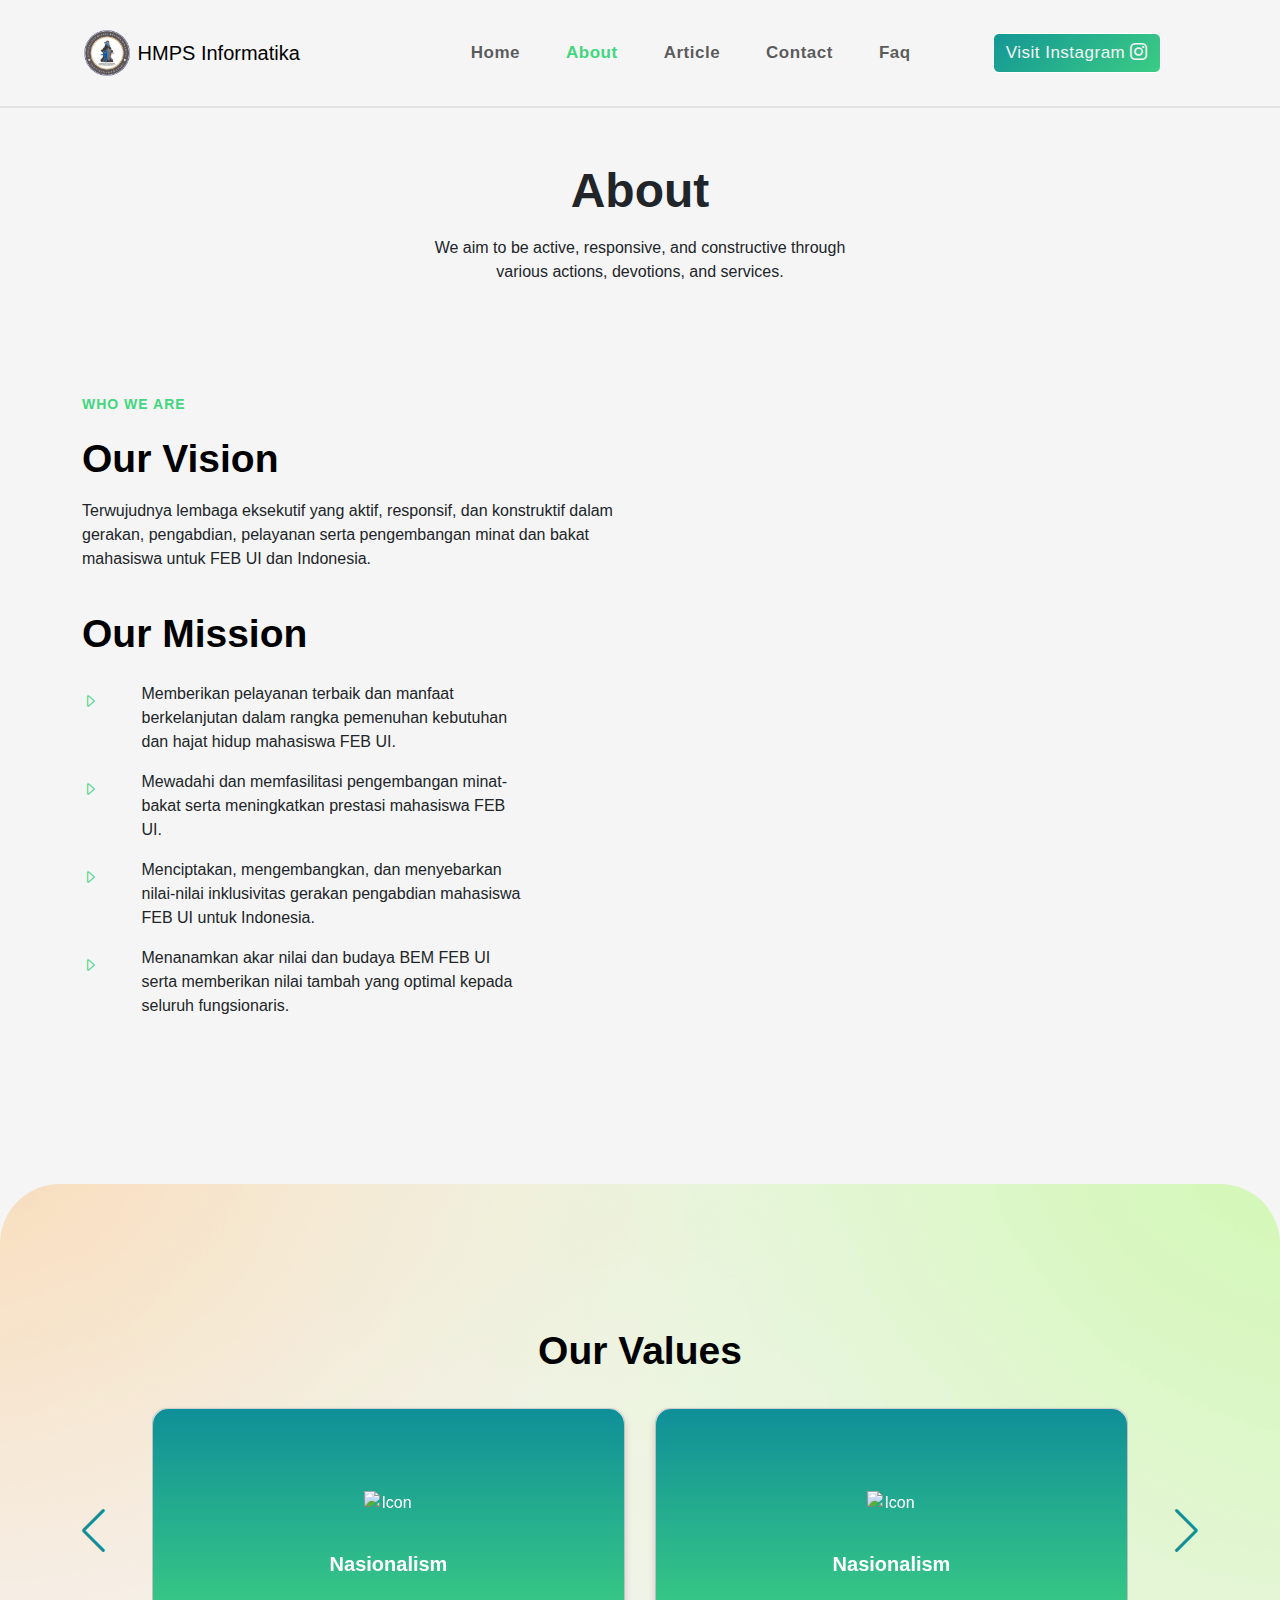
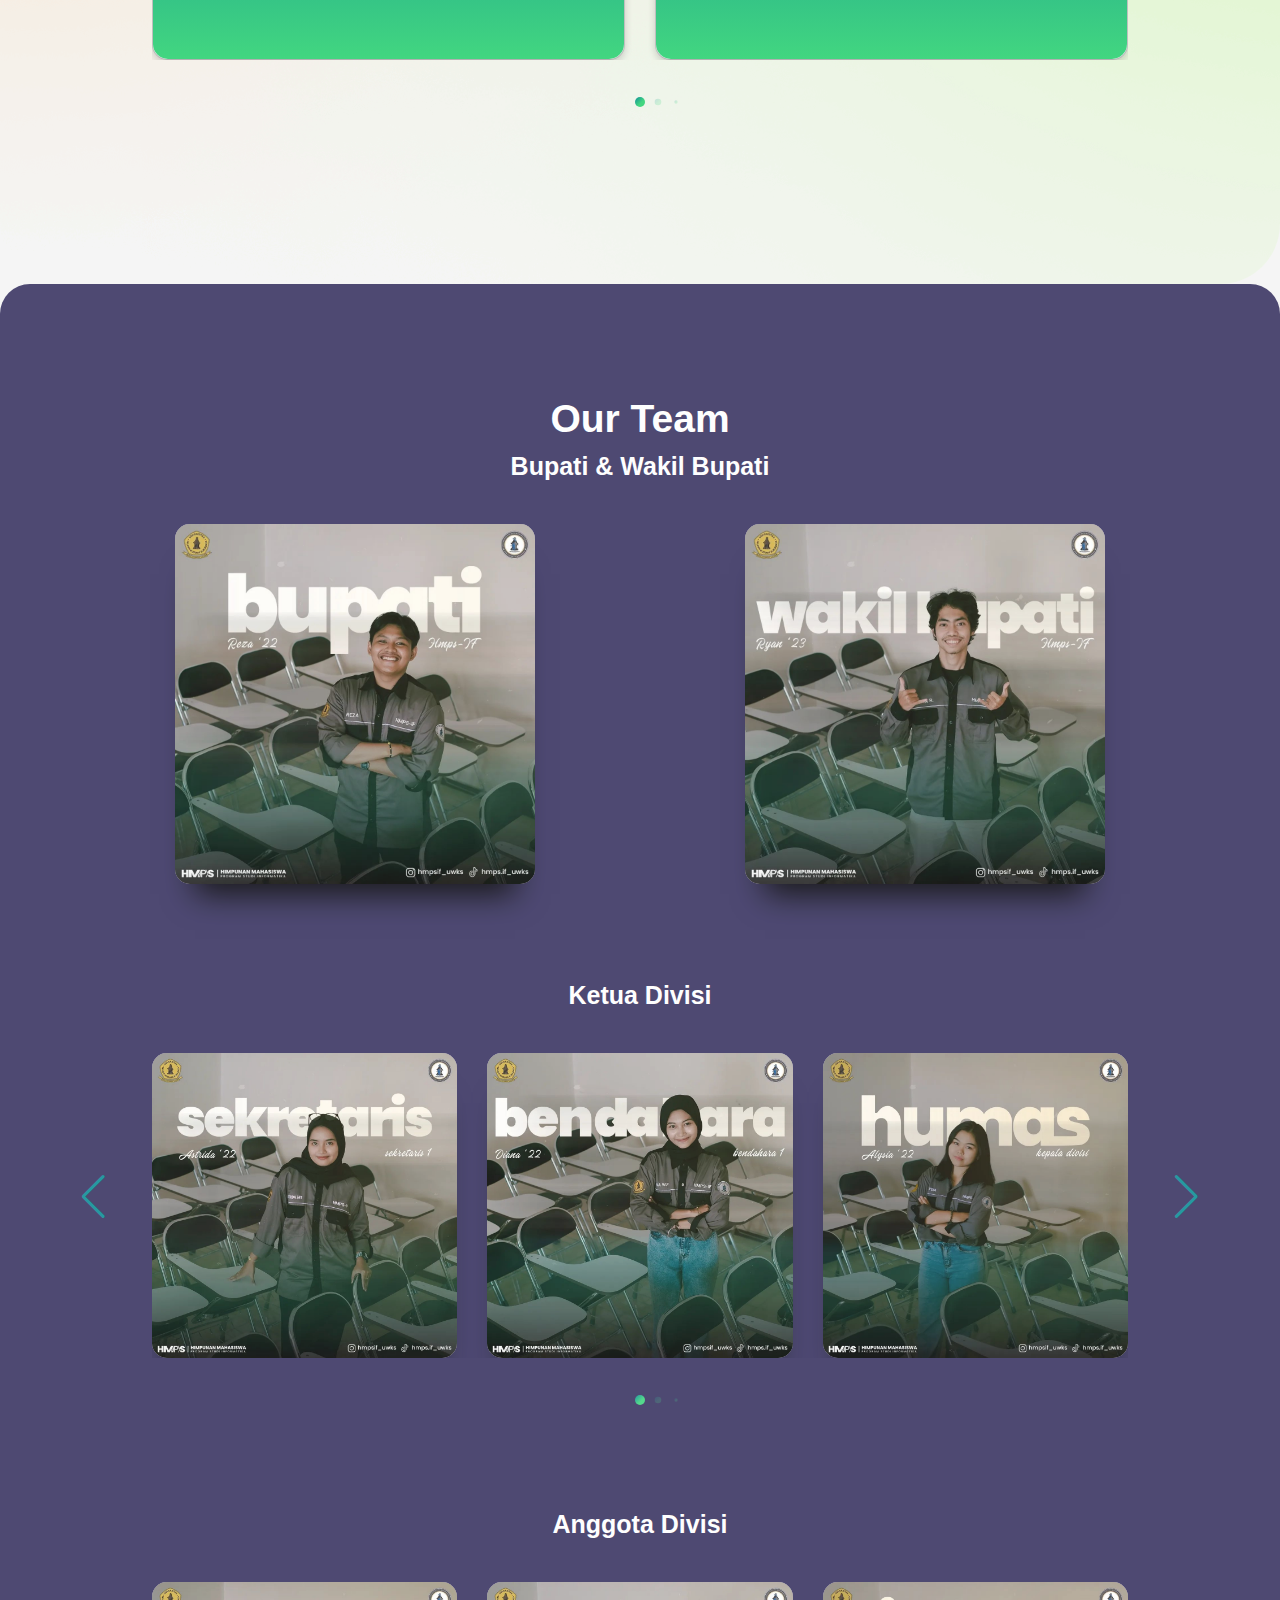
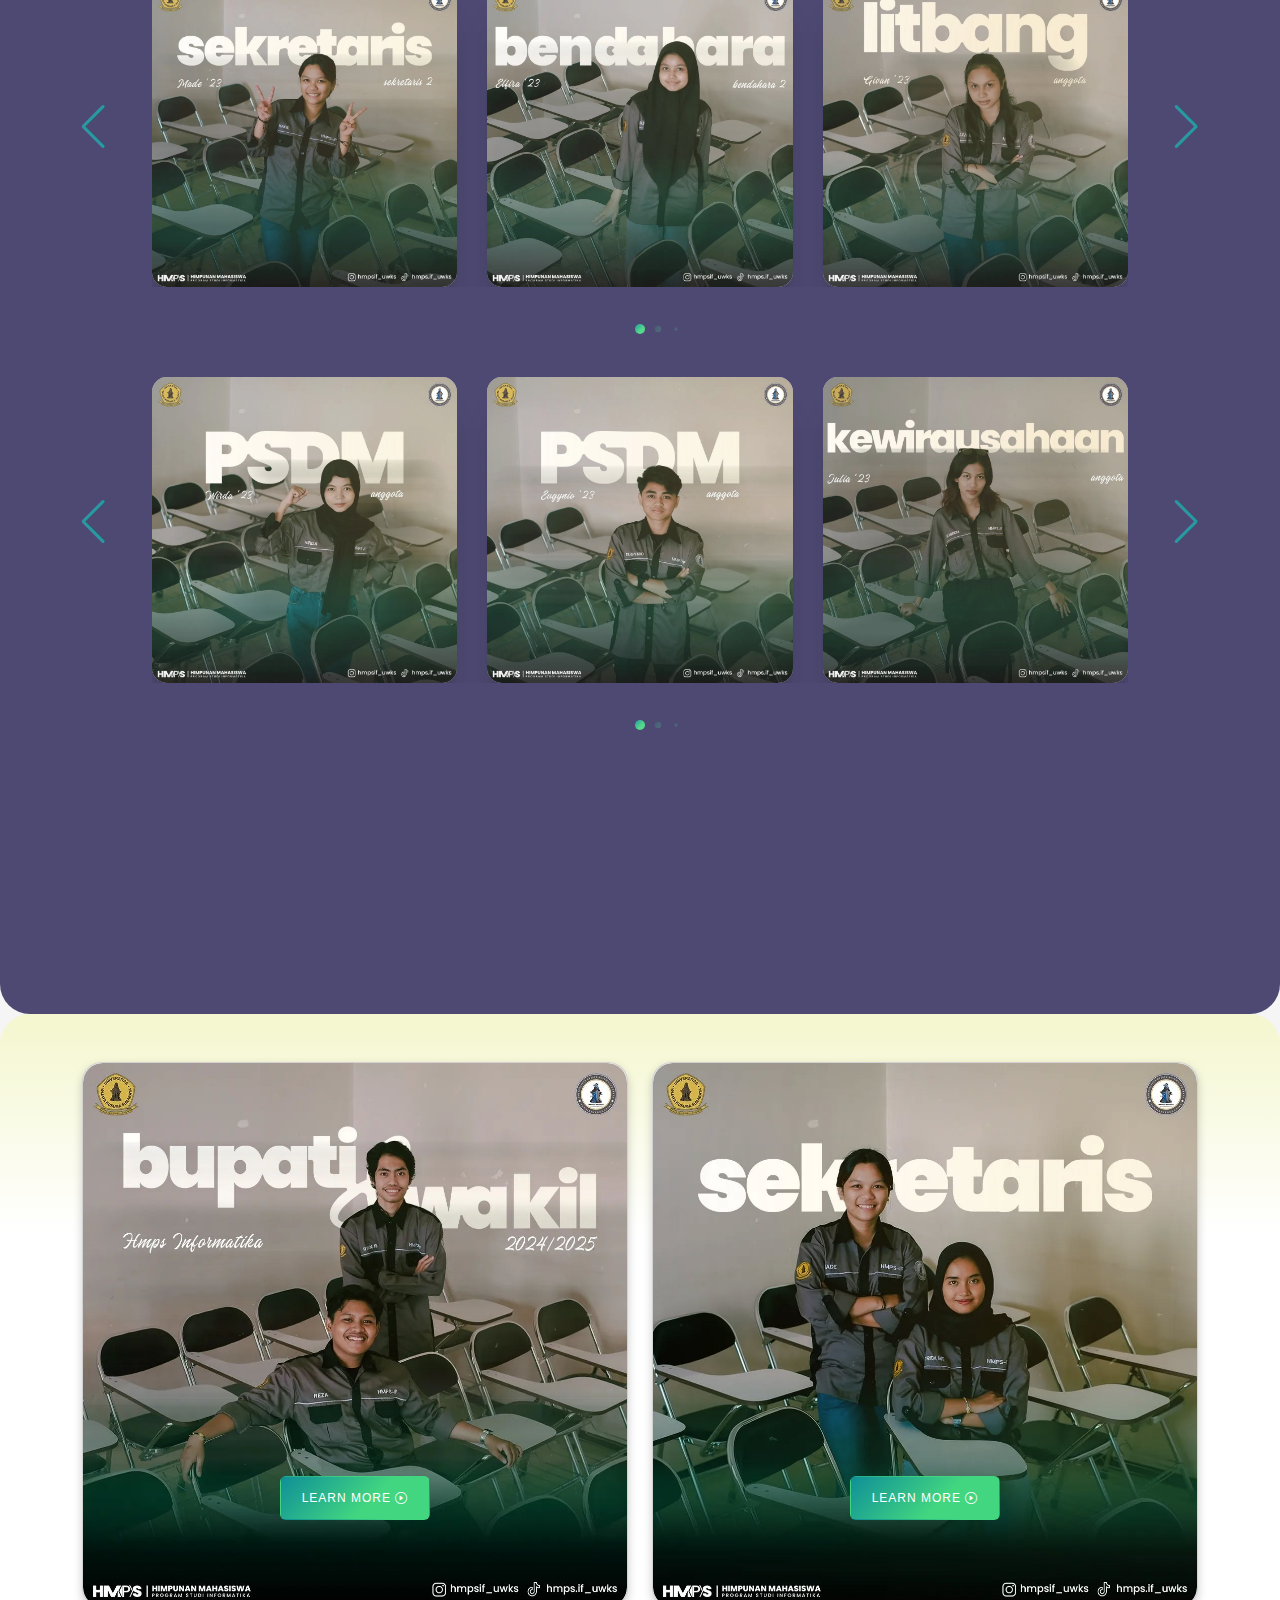
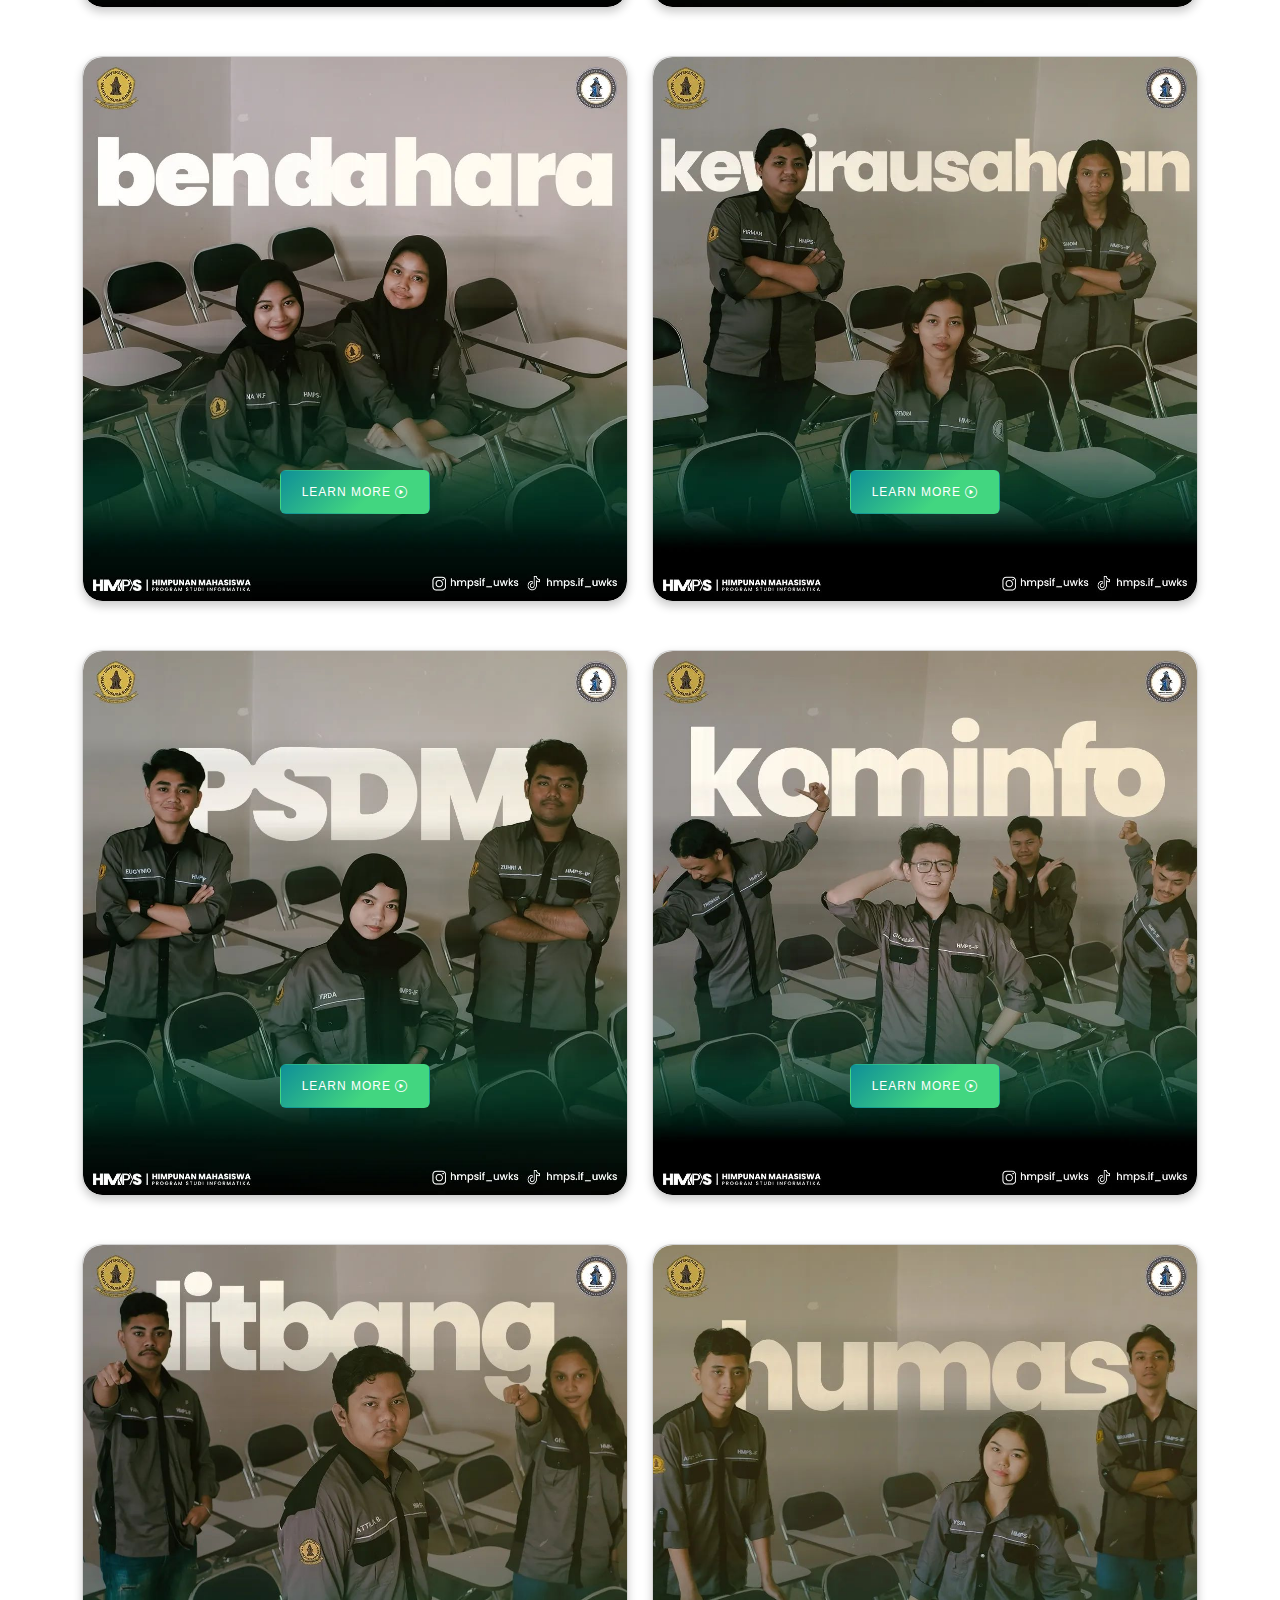
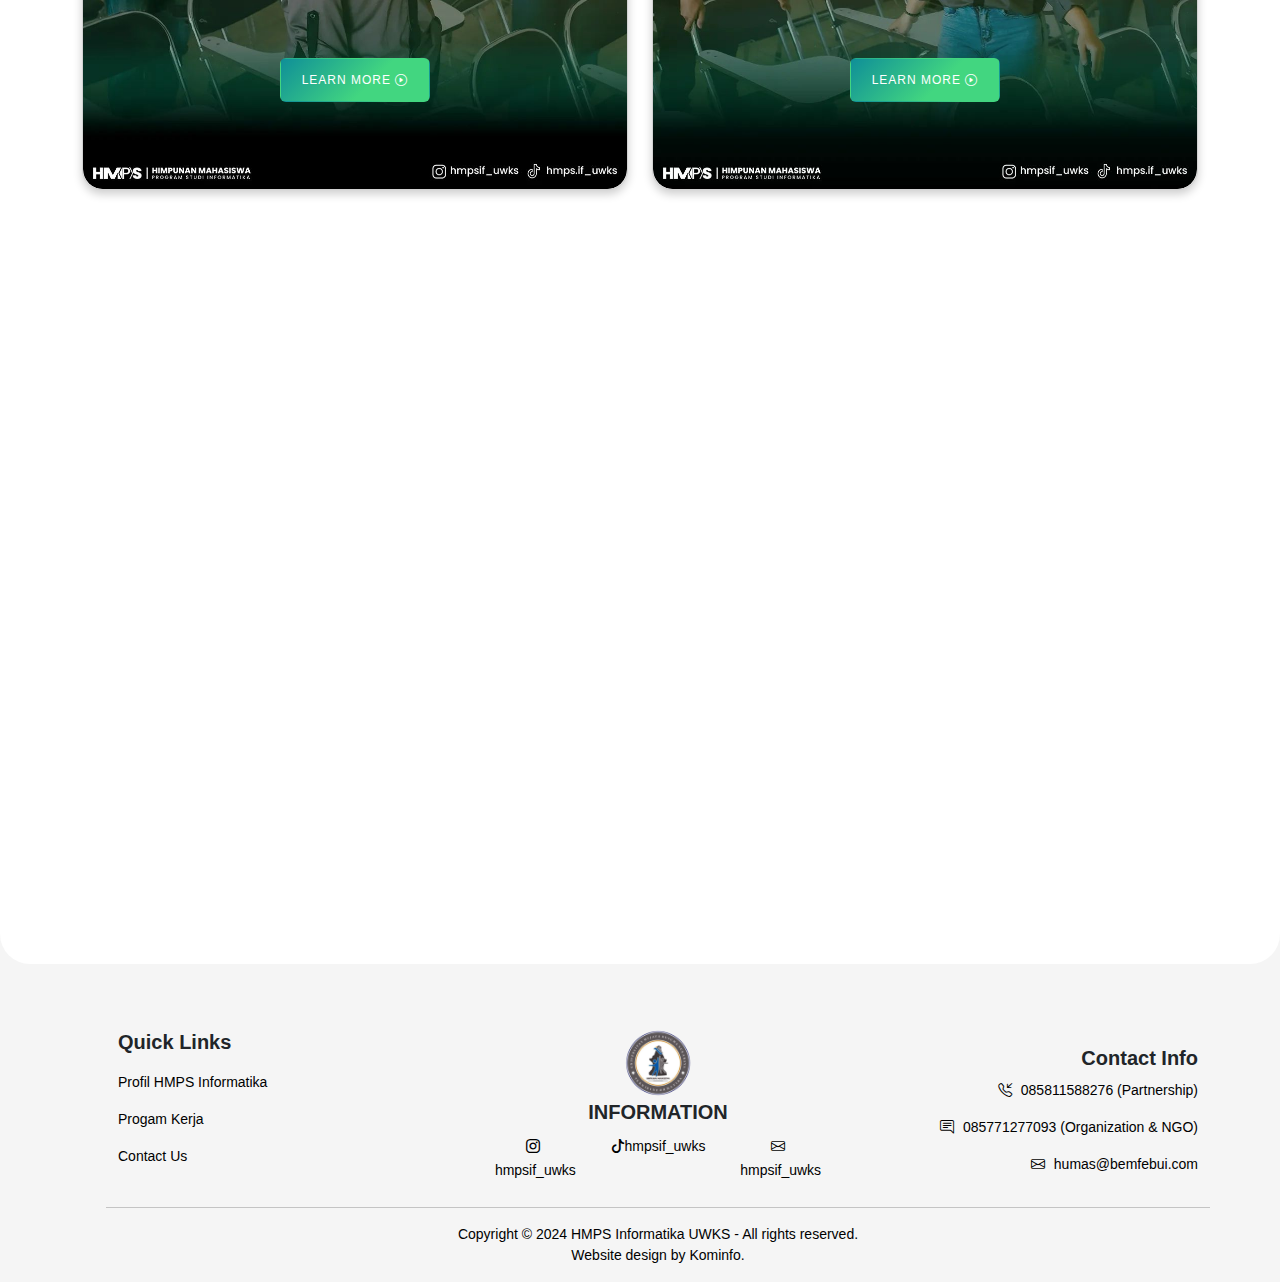
==== commit b7c8e5ba: "Add files via upload" ====
--- a/profil.html
+++ b/profil.html
@@ -97,7 +97,10 @@
         >
           <ul class="navbar-nav">
             <li class="nav-item-btn">
-              <a class="btn btn-primary" aria-current="page" href="#home"
+              <a
+                class="btn btn-primary"
+                aria-current="page"
+                href="https://www.instagram.com/hmpsif_uwks/"
                 >Visit Instagram <i class="bi bi-instagram"></i
               ></a>
             </li>
@@ -348,16 +351,20 @@
           <div class="col-lg-6 col-md-6 d-flex justify-content-center">
             <div class="card">
               <div class="imbBx">
-                <img src="img/pic01.jpg" alt="" />
+                <img src="img/foto_hmps/reza.jpeg" alt="" />
               </div>
 
               <div class="content">
                 <div class="contentBx">
-                  <h3>James Henry <br /><span>Web Analyst</span></h3>
+                  <h3>
+                    Reza Cahya Putra Fanani <br /><span>Web Analyst</span>
+                  </h3>
                 </div>
                 <ul class="sci">
                   <li style="--i: 1">
-                    <a href="#"><i class="fa-brands fa-instagram"></i></a>
+                    <a href="https://www.instagram.com/rezafanani_"
+                      ><i class="fa-brands fa-instagram"></i
+                    ></a>
                   </li>
                   <li style="--i: 2">
                     <a href="#"><i class="fa-brands fa-github"></i></a>
@@ -372,16 +379,18 @@
           <div class="col-lg-6 col-md-6 d-flex justify-content-center">
             <div class="card">
               <div class="imbBx">
-                <img src="img/pic02.jpg" alt="" />
+                <img src="img/foto_hmps/ryan.jpeg" alt="" />
               </div>
 
               <div class="content">
                 <div class="contentBx">
-                  <h3>James Henry <br /><span>Web Analyst</span></h3>
+                  <h3>Ryan Ramadhan <br /><span>Web Analyst</span></h3>
                 </div>
                 <ul class="sci">
                   <li style="--i: 1">
-                    <a href="#"><i class="fa-brands fa-instagram"></i></a>
+                    <a href="https://www.instagram.com/ryanramadhan009"
+                      ><i class="fa-brands fa-instagram"></i
+                    ></a>
                   </li>
                   <li style="--i: 2">
                     <a href="#"><i class="fa-brands fa-github"></i></a>
@@ -395,7 +404,7 @@
           </div>
           <div class="judul-our-team text-center">
             <div class="mt-5 pt-5"></div>
-            <h5>Ketua Devisi</h5>
+            <h5>Ketua Divisi</h5>
           </div>
 
           <div class="swiper">
@@ -403,146 +412,164 @@
               <div class="swiper-wrapper">
                 <div class="card swiper-slide">
                   <div class="imbBx">
-                    <img src="img/pic03.jpg" alt="" />
-                  </div>
-                  <div class="content">
-                    <div class="contentBx">
-                      <h3>James Henry <br /><span>Web Analyst</span></h3>
-                    </div>
-                    <ul class="sci">
-                      <li style="--i: 1">
-                        <a href="#"><i class="fa-brands fa-instagram"></i></a>
-                      </li>
-                      <li style="--i: 2">
-                        <a href="#"><i class="fa-brands fa-github"></i></a>
-                      </li>
-                      <li style="--i: 3">
-                        <a href="#"><i class="fa-brands fa-linkedin-in"></i></a>
-                      </li>
-                    </ul>
-                  </div>
-                </div>
-                <div class="card swiper-slide">
-                  <div class="imbBx">
-                    <img src="img/pic04.jpg" alt="" />
-                  </div>
-                  <div class="content">
-                    <div class="contentBx">
-                      <h3>James Henry <br /><span>Web Analyst</span></h3>
-                    </div>
-                    <ul class="sci">
-                      <li style="--i: 1">
-                        <a href="#"><i class="fa-brands fa-instagram"></i></a>
-                      </li>
-                      <li style="--i: 2">
-                        <a href="#"><i class="fa-brands fa-github"></i></a>
-                      </li>
-                      <li style="--i: 3">
-                        <a href="#"><i class="fa-brands fa-linkedin-in"></i></a>
-                      </li>
-                    </ul>
-                  </div>
-                </div>
-                <div class="card swiper-slide">
-                  <div class="imbBx">
-                    <img src="img/pic01.jpg" alt="" />
-                  </div>
-                  <div class="content">
-                    <div class="contentBx">
-                      <h3>James Henry <br /><span>Web Analyst</span></h3>
-                    </div>
-                    <ul class="sci">
-                      <li style="--i: 1">
-                        <a href="#"><i class="fa-brands fa-instagram"></i></a>
-                      </li>
-                      <li style="--i: 2">
-                        <a href="#"><i class="fa-brands fa-github"></i></a>
-                      </li>
-                      <li style="--i: 3">
-                        <a href="#"><i class="fa-brands fa-linkedin-in"></i></a>
-                      </li>
-                    </ul>
-                  </div>
-                </div>
-                <div class="card swiper-slide">
-                  <div class="imbBx">
-                    <img src="img/pic02.jpg" alt="" />
-                  </div>
-                  <div class="content">
-                    <div class="contentBx">
-                      <h3>James Henry <br /><span>Web Analyst</span></h3>
-                    </div>
-                    <ul class="sci">
-                      <li style="--i: 1">
-                        <a href="#"><i class="fa-brands fa-instagram"></i></a>
-                      </li>
-                      <li style="--i: 2">
-                        <a href="#"><i class="fa-brands fa-github"></i></a>
-                      </li>
-                      <li style="--i: 3">
-                        <a href="#"><i class="fa-brands fa-linkedin-in"></i></a>
-                      </li>
-                    </ul>
-                  </div>
-                </div>
-                <div class="card swiper-slide">
-                  <div class="imbBx">
-                    <img src="img/pic03.jpg" alt="" />
-                  </div>
-
-                  <div class="content">
-                    <div class="contentBx">
-                      <h3>James Henry <br /><span>Web Analyst</span></h3>
-                    </div>
-                    <ul class="sci">
-                      <li style="--i: 1">
-                        <a href="#"><i class="fa-brands fa-instagram"></i></a>
-                      </li>
-                      <li style="--i: 2">
-                        <a href="#"><i class="fa-brands fa-github"></i></a>
-                      </li>
-                      <li style="--i: 3">
-                        <a href="#"><i class="fa-brands fa-linkedin-in"></i></a>
-                      </li>
-                    </ul>
-                  </div>
-                </div>
-
-                <div class="card swiper-slide">
-                  <div class="imbBx">
-                    <img src="img/pic04.jpg" alt="" />
-                  </div>
-
-                  <div class="content">
-                    <div class="contentBx">
-                      <h3>James Henry <br /><span>Web Analyst</span></h3>
-                    </div>
-                    <ul class="sci">
-                      <li style="--i: 1">
-                        <a href="#"><i class="fa-brands fa-instagram"></i></a>
-                      </li>
-                      <li style="--i: 2">
-                        <a href="#"><i class="fa-brands fa-github"></i></a>
-                      </li>
-                      <li style="--i: 3">
-                        <a href="#"><i class="fa-brands fa-linkedin-in"></i></a>
-                      </li>
-                    </ul>
-                  </div>
-                </div>
-
-                <div class="card swiper-slide">
-                  <div class="imbBx">
-                    <img src="img/pic01.jpg" alt="" />
-                  </div>
-
-                  <div class="content">
-                    <div class="contentBx">
-                      <h3>James Henry <br /><span>Web Analyst</span></h3>
-                    </div>
-                    <ul class="sci">
-                      <li style="--i: 1">
-                        <a href="#"><i class="fa-brands fa-instagram"></i></a>
+                    <img src="img/foto_hmps/astrid.jpeg" alt="" />
+                  </div>
+                  <div class="content">
+                    <div class="contentBx">
+                      <h3>
+                        Astrida Misna Tianti <br /><span>Web Analyst</span>
+                      </h3>
+                    </div>
+                    <ul class="sci">
+                      <li style="--i: 1">
+                        <a href="https://www.instagram.com/astrida_mt"
+                          ><i class="fa-brands fa-instagram"></i
+                        ></a>
+                      </li>
+                      <li style="--i: 2">
+                        <a href="#"><i class="fa-brands fa-github"></i></a>
+                      </li>
+                      <li style="--i: 3">
+                        <a href="#"><i class="fa-brands fa-linkedin-in"></i></a>
+                      </li>
+                    </ul>
+                  </div>
+                </div>
+                <div class="card swiper-slide">
+                  <div class="imbBx">
+                    <img src="img/foto_hmps/diana.jpeg" alt="" />
+                  </div>
+                  <div class="content">
+                    <div class="contentBx">
+                      <h3>
+                        Diana Wahyuni Firnanda <br /><span>Web Analyst</span>
+                      </h3>
+                    </div>
+                    <ul class="sci">
+                      <li style="--i: 1">
+                        <a href="https://www.instagram.com/dianawf_"
+                          ><i class="fa-brands fa-instagram"></i
+                        ></a>
+                      </li>
+                      <li style="--i: 2">
+                        <a href="#"><i class="fa-brands fa-github"></i></a>
+                      </li>
+                      <li style="--i: 3">
+                        <a href="#"><i class="fa-brands fa-linkedin-in"></i></a>
+                      </li>
+                    </ul>
+                  </div>
+                </div>
+                <div class="card swiper-slide">
+                  <div class="imbBx">
+                    <img src="img/foto_hmps/alysia.jpeg" alt="" />
+                  </div>
+                  <div class="content">
+                    <div class="contentBx">
+                      <h3>Alysia Dewi Nur M <br /><span>Web Analyst</span></h3>
+                    </div>
+                    <ul class="sci">
+                      <li style="--i: 1">
+                        <a href="https://www.instagram.com/alysiiaa.dewi"
+                          ><i class="fa-brands fa-instagram"></i
+                        ></a>
+                      </li>
+                      <li style="--i: 2">
+                        <a href="#"><i class="fa-brands fa-github"></i></a>
+                      </li>
+                      <li style="--i: 3">
+                        <a href="#"><i class="fa-brands fa-linkedin-in"></i></a>
+                      </li>
+                    </ul>
+                  </div>
+                </div>
+                <div class="card swiper-slide">
+                  <div class="imbBx">
+                    <img src="img/foto_hmps/ishom.jpeg" alt="" />
+                  </div>
+                  <div class="content">
+                    <div class="contentBx">
+                      <h3>M. Ishom Sholid M. <br /><span>Web Analyst</span></h3>
+                    </div>
+                    <ul class="sci">
+                      <li style="--i: 1">
+                        <a href="https://www.instagram.com/ishomsholid_m"
+                          ><i class="fa-brands fa-instagram"></i
+                        ></a>
+                      </li>
+                      <li style="--i: 2">
+                        <a href="#"><i class="fa-brands fa-github"></i></a>
+                      </li>
+                      <li style="--i: 3">
+                        <a href="#"><i class="fa-brands fa-linkedin-in"></i></a>
+                      </li>
+                    </ul>
+                  </div>
+                </div>
+                <div class="card swiper-slide">
+                  <div class="imbBx">
+                    <img src="img/foto_hmps/bian.jpeg" alt="" />
+                  </div>
+
+                  <div class="content">
+                    <div class="contentBx">
+                      <h3>Andi Attila Bachri <br /><span>Web Analyst</span></h3>
+                    </div>
+                    <ul class="sci">
+                      <li style="--i: 1">
+                        <a href="https://www.instagram.com/attila_bachri"
+                          ><i class="fa-brands fa-instagram"></i
+                        ></a>
+                      </li>
+                      <li style="--i: 2">
+                        <a href="#"><i class="fa-brands fa-github"></i></a>
+                      </li>
+                      <li style="--i: 3">
+                        <a href="#"><i class="fa-brands fa-linkedin-in"></i></a>
+                      </li>
+                    </ul>
+                  </div>
+                </div>
+                <div class="card swiper-slide">
+                  <div class="imbBx">
+                    <img src="img/foto_hmps/zuhri.jpeg" alt="" />
+                  </div>
+
+                  <div class="content">
+                    <div class="contentBx">
+                      <h3>M Zuhri Ardiansyah <br /><span>Web Analyst</span></h3>
+                    </div>
+                    <ul class="sci">
+                      <li style="--i: 1">
+                        <a href="https://www.instagram.com/mzuhri.a"
+                          ><i class="fa-brands fa-instagram"></i
+                        ></a>
+                      </li>
+                      <li style="--i: 2">
+                        <a href="#"><i class="fa-brands fa-github"></i></a>
+                      </li>
+                      <li style="--i: 3">
+                        <a href="#"><i class="fa-brands fa-linkedin-in"></i></a>
+                      </li>
+                    </ul>
+                  </div>
+                </div>
+                <div class="card swiper-slide">
+                  <div class="imbBx">
+                    <img src="img/foto_hmps/charles.jpeg" alt="" />
+                  </div>
+
+                  <div class="content">
+                    <div class="contentBx">
+                      <h3>
+                        Charles Marcelino Triyoso <br /><span>Web Analyst</span>
+                      </h3>
+                    </div>
+                    <ul class="sci">
+                      <li style="--i: 1">
+                        <a href="https://www.instagram.com/charlestriyoso"
+                          ><i class="fa-brands fa-instagram"></i
+                        ></a>
                       </li>
                       <li style="--i: 2">
                         <a href="#"><i class="fa-brands fa-github"></i></a>
@@ -568,318 +595,369 @@
 
           <div class="judul-our-team text-center">
             <div class="mt-5 pt-5"></div>
-            <h5>Anggota Devisi</h5>
-          </div>
-          <div class="col-lg-4 col-md-6 d-flex justify-content-center">
-            <div class="card">
-              <div class="imbBx">
-                <img src="img/pic02.jpg" alt="" />
-              </div>
-
-              <div class="content">
-                <div class="contentBx">
-                  <h3>James Henry <br /><span>Web Analyst</span></h3>
-                </div>
-                <ul class="sci">
-                  <li style="--i: 1">
-                    <a href="#"><i class="fa-brands fa-instagram"></i></a>
-                  </li>
-                  <li style="--i: 2">
-                    <a href="#"><i class="fa-brands fa-github"></i></a>
-                  </li>
-                  <li style="--i: 3">
-                    <a href="#"><i class="fa-brands fa-linkedin-in"></i></a>
-                  </li>
-                </ul>
-              </div>
-            </div>
-          </div>
-          <div class="col-lg-4 col-md-6 d-flex justify-content-center">
-            <div class="card">
-              <div class="imbBx">
-                <img src="img/pic03.jpg" alt="" />
-              </div>
-
-              <div class="content">
-                <div class="contentBx">
-                  <h3>James Henry <br /><span>Web Analyst</span></h3>
-                </div>
-                <ul class="sci">
-                  <li style="--i: 1">
-                    <a href="#"><i class="fa-brands fa-instagram"></i></a>
-                  </li>
-                  <li style="--i: 2">
-                    <a href="#"><i class="fa-brands fa-github"></i></a>
-                  </li>
-                  <li style="--i: 3">
-                    <a href="#"><i class="fa-brands fa-linkedin-in"></i></a>
-                  </li>
-                </ul>
-              </div>
-            </div>
-          </div>
-          <div class="col-lg-4 col-md-6 d-flex justify-content-around">
-            <div class="card">
-              <div class="imbBx">
-                <img src="img/pic04.jpg" alt="" />
-              </div>
-
-              <div class="content">
-                <div class="contentBx">
-                  <h3>James Henry <br /><span>Web Analyst</span></h3>
-                </div>
-                <ul class="sci">
-                  <li style="--i: 1">
-                    <a href="#"><i class="fa-brands fa-instagram"></i></a>
-                  </li>
-                  <li style="--i: 2">
-                    <a href="#"><i class="fa-brands fa-github"></i></a>
-                  </li>
-                  <li style="--i: 3">
-                    <a href="#"><i class="fa-brands fa-linkedin-in"></i></a>
-                  </li>
-                </ul>
-              </div>
-            </div>
-          </div>
-          <div class="col-lg-6 col-md-6 d-flex justify-content-around">
-            <div class="card">
-              <div class="imbBx">
-                <img src="img/pic01.jpg" alt="" />
-              </div>
-
-              <div class="content">
-                <div class="contentBx">
-                  <h3>James Henry <br /><span>Web Analyst</span></h3>
-                </div>
-                <ul class="sci">
-                  <li style="--i: 1">
-                    <a href="#"><i class="fa-brands fa-instagram"></i></a>
-                  </li>
-                  <li style="--i: 2">
-                    <a href="#"><i class="fa-brands fa-github"></i></a>
-                  </li>
-                  <li style="--i: 3">
-                    <a href="#"><i class="fa-brands fa-linkedin-in"></i></a>
-                  </li>
-                </ul>
-              </div>
-            </div>
-          </div>
-          <div class="col-lg-6 col-md-6 d-flex justify-content-around">
-            <div class="card">
-              <div class="imbBx">
-                <img src="img/pic02.jpg" alt="" />
-              </div>
-
-              <div class="content">
-                <div class="contentBx">
-                  <h3>James Henry <br /><span>Web Analyst</span></h3>
-                </div>
-                <ul class="sci">
-                  <li style="--i: 1">
-                    <a href="#"><i class="fa-brands fa-instagram"></i></a>
-                  </li>
-                  <li style="--i: 2">
-                    <a href="#"><i class="fa-brands fa-github"></i></a>
-                  </li>
-                  <li style="--i: 3">
-                    <a href="#"><i class="fa-brands fa-linkedin-in"></i></a>
-                  </li>
-                </ul>
-              </div>
-            </div>
-          </div>
-          <div class="col-lg-4 col-md-6 d-flex justify-content-around">
-            <div class="card">
-              <div class="imbBx">
-                <img src="img/pic03.jpg" alt="" />
-              </div>
-
-              <div class="content">
-                <div class="contentBx">
-                  <h3>James Henry <br /><span>Web Analyst</span></h3>
-                </div>
-                <ul class="sci">
-                  <li style="--i: 1">
-                    <a href="#"><i class="fa-brands fa-instagram"></i></a>
-                  </li>
-                  <li style="--i: 2">
-                    <a href="#"><i class="fa-brands fa-github"></i></a>
-                  </li>
-                  <li style="--i: 3">
-                    <a href="#"><i class="fa-brands fa-linkedin-in"></i></a>
-                  </li>
-                </ul>
-              </div>
-            </div>
-          </div>
-          <div class="col-lg-4 col-md-6 d-flex justify-content-around">
-            <div class="card">
-              <div class="imbBx">
-                <img src="img/pic04.jpg" alt="" />
-              </div>
-
-              <div class="content">
-                <div class="contentBx">
-                  <h3>James Henry <br /><span>Web Analyst</span></h3>
-                </div>
-                <ul class="sci">
-                  <li style="--i: 1">
-                    <a href="#"><i class="fa-brands fa-instagram"></i></a>
-                  </li>
-                  <li style="--i: 2">
-                    <a href="#"><i class="fa-brands fa-github"></i></a>
-                  </li>
-                  <li style="--i: 3">
-                    <a href="#"><i class="fa-brands fa-linkedin-in"></i></a>
-                  </li>
-                </ul>
-              </div>
-            </div>
-          </div>
-          <div class="col-lg-4 col-md-6 d-flex justify-content-center">
-            <div class="card">
-              <div class="imbBx">
-                <img src="img/pic01.jpg" alt="" />
-              </div>
-
-              <div class="content">
-                <div class="contentBx">
-                  <h3>James Henry <br /><span>Web Analyst</span></h3>
-                </div>
-                <ul class="sci">
-                  <li style="--i: 1">
-                    <a href="#"><i class="fa-brands fa-instagram"></i></a>
-                  </li>
-                  <li style="--i: 2">
-                    <a href="#"><i class="fa-brands fa-github"></i></a>
-                  </li>
-                  <li style="--i: 3">
-                    <a href="#"><i class="fa-brands fa-linkedin-in"></i></a>
-                  </li>
-                </ul>
-              </div>
-            </div>
-          </div>
-          <div class="col-lg-6 col-md-6 d-flex justify-content-center">
-            <div class="card">
-              <div class="imbBx">
-                <img src="img/pic02.jpg" alt="" />
-              </div>
-
-              <div class="content">
-                <div class="contentBx">
-                  <h3>James Henry <br /><span>Web Analyst</span></h3>
-                </div>
-                <ul class="sci">
-                  <li style="--i: 1">
-                    <a href="#"><i class="fa-brands fa-instagram"></i></a>
-                  </li>
-                  <li style="--i: 2">
-                    <a href="#"><i class="fa-brands fa-github"></i></a>
-                  </li>
-                  <li style="--i: 3">
-                    <a href="#"><i class="fa-brands fa-linkedin-in"></i></a>
-                  </li>
-                </ul>
-              </div>
-            </div>
-          </div>
-          <div class="col-lg-6 col-md-6 d-flex justify-content-around">
-            <div class="card">
-              <div class="imbBx">
-                <img src="img/pic03.jpg" alt="" />
-              </div>
-
-              <div class="content">
-                <div class="contentBx">
-                  <h3>James Henry <br /><span>Web Analyst</span></h3>
-                </div>
-                <ul class="sci">
-                  <li style="--i: 1">
-                    <a href="#"><i class="fa-brands fa-instagram"></i></a>
-                  </li>
-                  <li style="--i: 2">
-                    <a href="#"><i class="fa-brands fa-github"></i></a>
-                  </li>
-                  <li style="--i: 3">
-                    <a href="#"><i class="fa-brands fa-linkedin-in"></i></a>
-                  </li>
-                </ul>
-              </div>
-            </div>
-          </div>
-          <div class="col-lg-4 col-md-6 d-flex justify-content-around">
-            <div class="card">
-              <div class="imbBx">
-                <img src="img/pic04.jpg" alt="" />
-              </div>
-
-              <div class="content">
-                <div class="contentBx">
-                  <h3>James Henry <br /><span>Web Analyst</span></h3>
-                </div>
-                <ul class="sci">
-                  <li style="--i: 1">
-                    <a href="#"><i class="fa-brands fa-instagram"></i></a>
-                  </li>
-                  <li style="--i: 2">
-                    <a href="#"><i class="fa-brands fa-github"></i></a>
-                  </li>
-                  <li style="--i: 3">
-                    <a href="#"><i class="fa-brands fa-linkedin-in"></i></a>
-                  </li>
-                </ul>
-              </div>
-            </div>
-          </div>
-          <div class="col-lg-4 col-md-6 d-flex justify-content-around">
-            <div class="card">
-              <div class="imbBx">
-                <img src="img/pic01.jpg" alt="" />
-              </div>
-
-              <div class="content">
-                <div class="contentBx">
-                  <h3>James Henry <br /><span>Web Analyst</span></h3>
-                </div>
-                <ul class="sci">
-                  <li style="--i: 1">
-                    <a href="#"><i class="fa-brands fa-instagram"></i></a>
-                  </li>
-                  <li style="--i: 2">
-                    <a href="#"><i class="fa-brands fa-github"></i></a>
-                  </li>
-                  <li style="--i: 3">
-                    <a href="#"><i class="fa-brands fa-linkedin-in"></i></a>
-                  </li>
-                </ul>
-              </div>
-            </div>
-          </div>
-          <div class="col-lg-4 col-md-6 d-flex justify-content-center">
-            <div class="card">
-              <div class="imbBx">
-                <img src="img/pic02.jpg" alt="" />
-              </div>
-
-              <div class="content">
-                <div class="contentBx">
-                  <h3>James Henry <br /><span>Web Analyst</span></h3>
-                </div>
-                <ul class="sci">
-                  <li style="--i: 1">
-                    <a href="#"><i class="fa-brands fa-instagram"></i></a>
-                  </li>
-                  <li style="--i: 2">
-                    <a href="#"><i class="fa-brands fa-github"></i></a>
-                  </li>
-                  <li style="--i: 3">
-                    <a href="#"><i class="fa-brands fa-linkedin-in"></i></a>
-                  </li>
-                </ul>
-              </div>
+            <h5>Anggota Divisi</h5>
+          </div>
+          <div class="swiper">
+            <div class="slider-wrapper3">
+              <div class="swiper-wrapper">
+                <div class="card swiper-slide">
+                  <div class="imbBx">
+                    <img src="img/foto_hmps/made.jpeg" alt="" />
+                  </div>
+
+                  <div class="content">
+                    <div class="contentBx">
+                      <h3>
+                        Made Dwi Lysya Tifania <br /><span>Web Analyst</span>
+                      </h3>
+                    </div>
+                    <ul class="sci">
+                      <li style="--i: 1">
+                        <a href="https://www.instagram.com/madeeelysyaa"
+                          ><i class="fa-brands fa-instagram"></i
+                        ></a>
+                      </li>
+                      <li style="--i: 2">
+                        <a href="#"><i class="fa-brands fa-github"></i></a>
+                      </li>
+                      <li style="--i: 3">
+                        <a href="#"><i class="fa-brands fa-linkedin-in"></i></a>
+                      </li>
+                    </ul>
+                  </div>
+                </div>
+                <div class="card swiper-slide">
+                  <div class="imbBx">
+                    <img src="img/foto_hmps/elfira.jpeg" alt="" />
+                  </div>
+
+                  <div class="content">
+                    <div class="contentBx">
+                      <h3>Elfira Dwi Ariyani <br /><span>Web Analyst</span></h3>
+                    </div>
+                    <ul class="sci">
+                      <li style="--i: 1">
+                        <a href="https://www.instagram.com/firaadryn"
+                          ><i class="fa-brands fa-instagram"></i
+                        ></a>
+                      </li>
+                      <li style="--i: 2">
+                        <a href="#"><i class="fa-brands fa-github"></i></a>
+                      </li>
+                      <li style="--i: 3">
+                        <a href="#"><i class="fa-brands fa-linkedin-in"></i></a>
+                      </li>
+                    </ul>
+                  </div>
+                </div>
+                <div class="card swiper-slide">
+                  <div class="imbBx">
+                    <img src="img/foto_hmps/givan.jpeg" alt="" />
+                  </div>
+
+                  <div class="content">
+                    <div class="contentBx">
+                      <h3>
+                        Ephivani Ashy Guteres <br /><span>Web Analyst</span>
+                      </h3>
+                    </div>
+                    <ul class="sci">
+                      <li style="--i: 1">
+                        <a href="https://www.instagram.com/ephivani_guterres"
+                          ><i class="fa-brands fa-instagram"></i
+                        ></a>
+                      </li>
+                      <li style="--i: 2">
+                        <a href="#"><i class="fa-brands fa-github"></i></a>
+                      </li>
+                      <li style="--i: 3">
+                        <a href="#"><i class="fa-brands fa-linkedin-in"></i></a>
+                      </li>
+                    </ul>
+                  </div>
+                </div>
+                <div class="card swiper-slide">
+                  <div class="imbBx">
+                    <img src="img/foto_hmps/faryz.jpeg" alt="" />
+                  </div>
+
+                  <div class="content">
+                    <div class="contentBx">
+                      <h3>Fransiskus Woyo <br /><span>Web Analyst</span></h3>
+                    </div>
+                    <ul class="sci">
+                      <li style="--i: 1">
+                        <a href="https://www.instagram.com/nyong_faryz"
+                          ><i class="fa-brands fa-instagram"></i
+                        ></a>
+                      </li>
+                      <li style="--i: 2">
+                        <a href="#"><i class="fa-brands fa-github"></i></a>
+                      </li>
+                      <li style="--i: 3">
+                        <a href="#"><i class="fa-brands fa-linkedin-in"></i></a>
+                      </li>
+                    </ul>
+                  </div>
+                </div>
+                <div class="card swiper-slide">
+                  <div class="imbBx">
+                    <img src="img/foto_hmps/fahmi.jpeg" alt="" />
+                  </div>
+
+                  <div class="content">
+                    <div class="contentBx">
+                      <h3>
+                        Fahmi Mochtar Efendi <br /><span>Web Developer</span>
+                      </h3>
+                    </div>
+                    <ul class="sci">
+                      <li style="--i: 1">
+                        <a href="https://www.instagram.com/fahmi_efendi_"
+                          ><i class="fa-brands fa-instagram"></i
+                        ></a>
+                      </li>
+                      <li style="--i: 2">
+                        <a href="#"><i class="fa-brands fa-github"></i></a>
+                      </li>
+                      <li style="--i: 3">
+                        <a href="#"><i class="fa-brands fa-linkedin-in"></i></a>
+                      </li>
+                    </ul>
+                  </div>
+                </div>
+                <div class="card swiper-slide">
+                  <div class="imbBx">
+                    <img src="img/foto_hmps/ganes.jpeg" alt="" />
+                  </div>
+
+                  <div class="content">
+                    <div class="contentBx">
+                      <h3>Ganes Wibi Susena <br /><span>Web Analyst</span></h3>
+                    </div>
+                    <ul class="sci">
+                      <li style="--i: 1">
+                        <a href="https://www.instagram.com/ganes_wsono"
+                          ><i class="fa-brands fa-instagram"></i
+                        ></a>
+                      </li>
+                      <li style="--i: 2">
+                        <a href="#"><i class="fa-brands fa-github"></i></a>
+                      </li>
+                      <li style="--i: 3">
+                        <a href="#"><i class="fa-brands fa-linkedin-in"></i></a>
+                      </li>
+                    </ul>
+                  </div>
+                </div>
+                <div class="card swiper-slide">
+                  <div class="imbBx">
+                    <img src="img/foto_hmps/arya.jpeg" alt="" />
+                  </div>
+
+                  <div class="content">
+                    <div class="contentBx">
+                      <h3>
+                        Trenady Arya Pradippa <br /><span>Web Analyst</span>
+                      </h3>
+                    </div>
+                    <ul class="sci">
+                      <li style="--i: 1">
+                        <a href="https://www.instagram.com/trenadiarya"
+                          ><i class="fa-brands fa-instagram"></i
+                        ></a>
+                      </li>
+                      <li style="--i: 2">
+                        <a href="#"><i class="fa-brands fa-github"></i></a>
+                      </li>
+                      <li style="--i: 3">
+                        <a href="#"><i class="fa-brands fa-linkedin-in"></i></a>
+                      </li>
+                    </ul>
+                  </div>
+                </div>
+              </div>
+
+              <div class="swiper-pagination"></div>
+
+              <!-- If we need navigation buttons -->
+              <div class="swiper-slide-button swiper-button-prev"></div>
+              <div class="swiper-slide-button swiper-button-next"></div>
+            </div>
+          </div>
+
+          <div class="swiper">
+            <div class="slider-wrapper4">
+              <div class="swiper-wrapper">
+                <div class="card swiper-slide">
+                  <div class="imbBx">
+                    <img src="img/foto_hmps/naily.jpeg" alt="" />
+                  </div>
+
+                  <div class="content">
+                    <div class="contentBx">
+                      <h3>
+                        Wirda Naily Hidayah Ilmi <br /><span>Web Analyst</span>
+                      </h3>
+                    </div>
+                    <ul class="sci">
+                      <li style="--i: 1">
+                        <a href="https://www.instagram.com/wirdanly_"
+                          ><i class="fa-brands fa-instagram"></i
+                        ></a>
+                      </li>
+                      <li style="--i: 2">
+                        <a href="#"><i class="fa-brands fa-github"></i></a>
+                      </li>
+                      <li style="--i: 3">
+                        <a href="#"><i class="fa-brands fa-linkedin-in"></i></a>
+                      </li>
+                    </ul>
+                  </div>
+                </div>
+                <div class="card swiper-slide">
+                  <div class="imbBx">
+                    <img src="img/foto_hmps/egy.jpeg" alt="" />
+                  </div>
+
+                  <div class="content">
+                    <div class="contentBx">
+                      <h3>
+                        Octovianus Eugynio Putra Purnomo <br /><span
+                          >Web Analyst</span
+                        >
+                      </h3>
+                    </div>
+                    <ul class="sci">
+                      <li style="--i: 1">
+                        <a href="https://www.instagram.com/egynioo"
+                          ><i class="fa-brands fa-instagram"></i
+                        ></a>
+                      </li>
+                      <li style="--i: 2">
+                        <a href="#"><i class="fa-brands fa-github"></i></a>
+                      </li>
+                      <li style="--i: 3">
+                        <a href="#"><i class="fa-brands fa-linkedin-in"></i></a>
+                      </li>
+                    </ul>
+                  </div>
+                </div>
+                <div class="card swiper-slide">
+                  <div class="imbBx">
+                    <img src="img/foto_hmps/julia.jpeg" alt="" />
+                  </div>
+
+                  <div class="content">
+                    <div class="contentBx">
+                      <h3>
+                        Julia Narendra Mardikaningrum <br /><span
+                          >Web Analyst</span
+                        >
+                      </h3>
+                    </div>
+                    <ul class="sci">
+                      <li style="--i: 1">
+                        <a href="https://www.instagram.com/liyawpng"
+                          ><i class="fa-brands fa-instagram"></i
+                        ></a>
+                      </li>
+                      <li style="--i: 2">
+                        <a href="#"><i class="fa-brands fa-github"></i></a>
+                      </li>
+                      <li style="--i: 3">
+                        <a href="#"><i class="fa-brands fa-linkedin-in"></i></a>
+                      </li>
+                    </ul>
+                  </div>
+                </div>
+                <div class="card swiper-slide">
+                  <div class="imbBx">
+                    <img src="img/foto_hmps/firman.jpeg" alt="" />
+                  </div>
+
+                  <div class="content">
+                    <div class="contentBx">
+                      <h3>
+                        Firman Sukma Bagus Lesmana <br /><span
+                          >Web Analyst</span
+                        >
+                      </h3>
+                    </div>
+                    <ul class="sci">
+                      <li style="--i: 1">
+                        <a href="https://www.instagram.com/frmnsbl"
+                          ><i class="fa-brands fa-instagram"></i
+                        ></a>
+                      </li>
+                      <li style="--i: 2">
+                        <a href="#"><i class="fa-brands fa-github"></i></a>
+                      </li>
+                      <li style="--i: 3">
+                        <a href="#"><i class="fa-brands fa-linkedin-in"></i></a>
+                      </li>
+                    </ul>
+                  </div>
+                </div>
+                <div class="card swiper-slide">
+                  <div class="imbBx">
+                    <img src="img/foto_hmps/icang.jpeg" alt="" />
+                  </div>
+
+                  <div class="content">
+                    <div class="contentBx">
+                      <h3>
+                        Afrizal Andi Firmansyah <br /><span>Web Analyst</span>
+                      </h3>
+                    </div>
+                    <ul class="sci">
+                      <li style="--i: 1">
+                        <a href="https://www.instagram.com/icangaf"
+                          ><i class="fa-brands fa-instagram"></i
+                        ></a>
+                      </li>
+                      <li style="--i: 2">
+                        <a href="#"><i class="fa-brands fa-github"></i></a>
+                      </li>
+                      <li style="--i: 3">
+                        <a href="#"><i class="fa-brands fa-linkedin-in"></i></a>
+                      </li>
+                    </ul>
+                  </div>
+                </div>
+                <div class="card swiper-slide">
+                  <div class="imbBx">
+                    <img src="img/foto_hmps/ibra.jpeg" alt="" />
+                  </div>
+
+                  <div class="content">
+                    <div class="contentBx">
+                      <h3>
+                        Maulana Malik Ibrahim <br /><span>Web Analyst</span>
+                      </h3>
+                    </div>
+                    <ul class="sci">
+                      <li style="--i: 1">
+                        <a href="https://www.instagram.com/ibrhm_maulanaaaa"
+                          ><i class="fa-brands fa-instagram"></i
+                        ></a>
+                      </li>
+                      <li style="--i: 2">
+                        <a href="#"><i class="fa-brands fa-github"></i></a>
+                      </li>
+                      <li style="--i: 3">
+                        <a href="#"><i class="fa-brands fa-linkedin-in"></i></a>
+                      </li>
+                    </ul>
+                  </div>
+                </div>
+              </div>
+
+              <div class="swiper-pagination"></div>
+
+              <!-- If we need navigation buttons -->
+              <div class="swiper-slide-button swiper-button-prev"></div>
+              <div class="swiper-slide-button swiper-button-next"></div>
             </div>
           </div>
         </div>
--- a/css/style.css
+++ b/css/style.css
@@ -579,7 +579,7 @@
   background-position: center center;
   background-repeat: no-repeat;
   background-size: cover;
-  min-height: 4100px;
+  min-height: 2330px;
   border-radius: 30px;
 }
 
@@ -599,8 +599,8 @@
 
 .section-4-our-team .card {
   position: relative;
-  width: 300px;
-  height: 300px;
+  width: 360px;
+  /* height: 300px; */
   /* margin: 20px; */
   overflow: hidden;
   box-shadow: 0 30px 30px -20px rgba(0, 0, 0, 1),
@@ -758,6 +758,18 @@
   margin: 0 70px 55px;
 }
 
+.slider-wrapper3 {
+  overflow: hidden;
+  max-width: 1200px;
+  margin: 0 70px 55px;
+}
+
+.slider-wrapper4 {
+  overflow: hidden;
+  max-width: 1200px;
+  margin: 0 70px 55px;
+}
+
 .swiper-pagination-bullet {
   background: linear-gradient(135deg, #0f8f98 0%, #42d680 60%);
   height: 10px !important;
@@ -776,6 +788,7 @@
 
 /* media responsive */
 @media (max-width: 768px) {
+  /* home page */
   .arrow {
     display: none;
   }
@@ -915,7 +928,9 @@
   }
   /* end footer */
 
-  /* pages about atau profik */
+  /* end Home page */
+
+  /* pages about atau profil */
   /* our values */
   .slider-wrapper {
     margin: 0 10px 40px;
@@ -924,5 +939,17 @@
   .swiper-slide-button {
     display: none;
   }
+
+  /* section 4 our team */
+  .section-4-our-team {
+    min-height: 2500px;
+  }
+
+  .section-4-our-team .card {
+    width: 319px;
+  }
+
+  /* end section3 our team */
+
   /* end our values */
 }
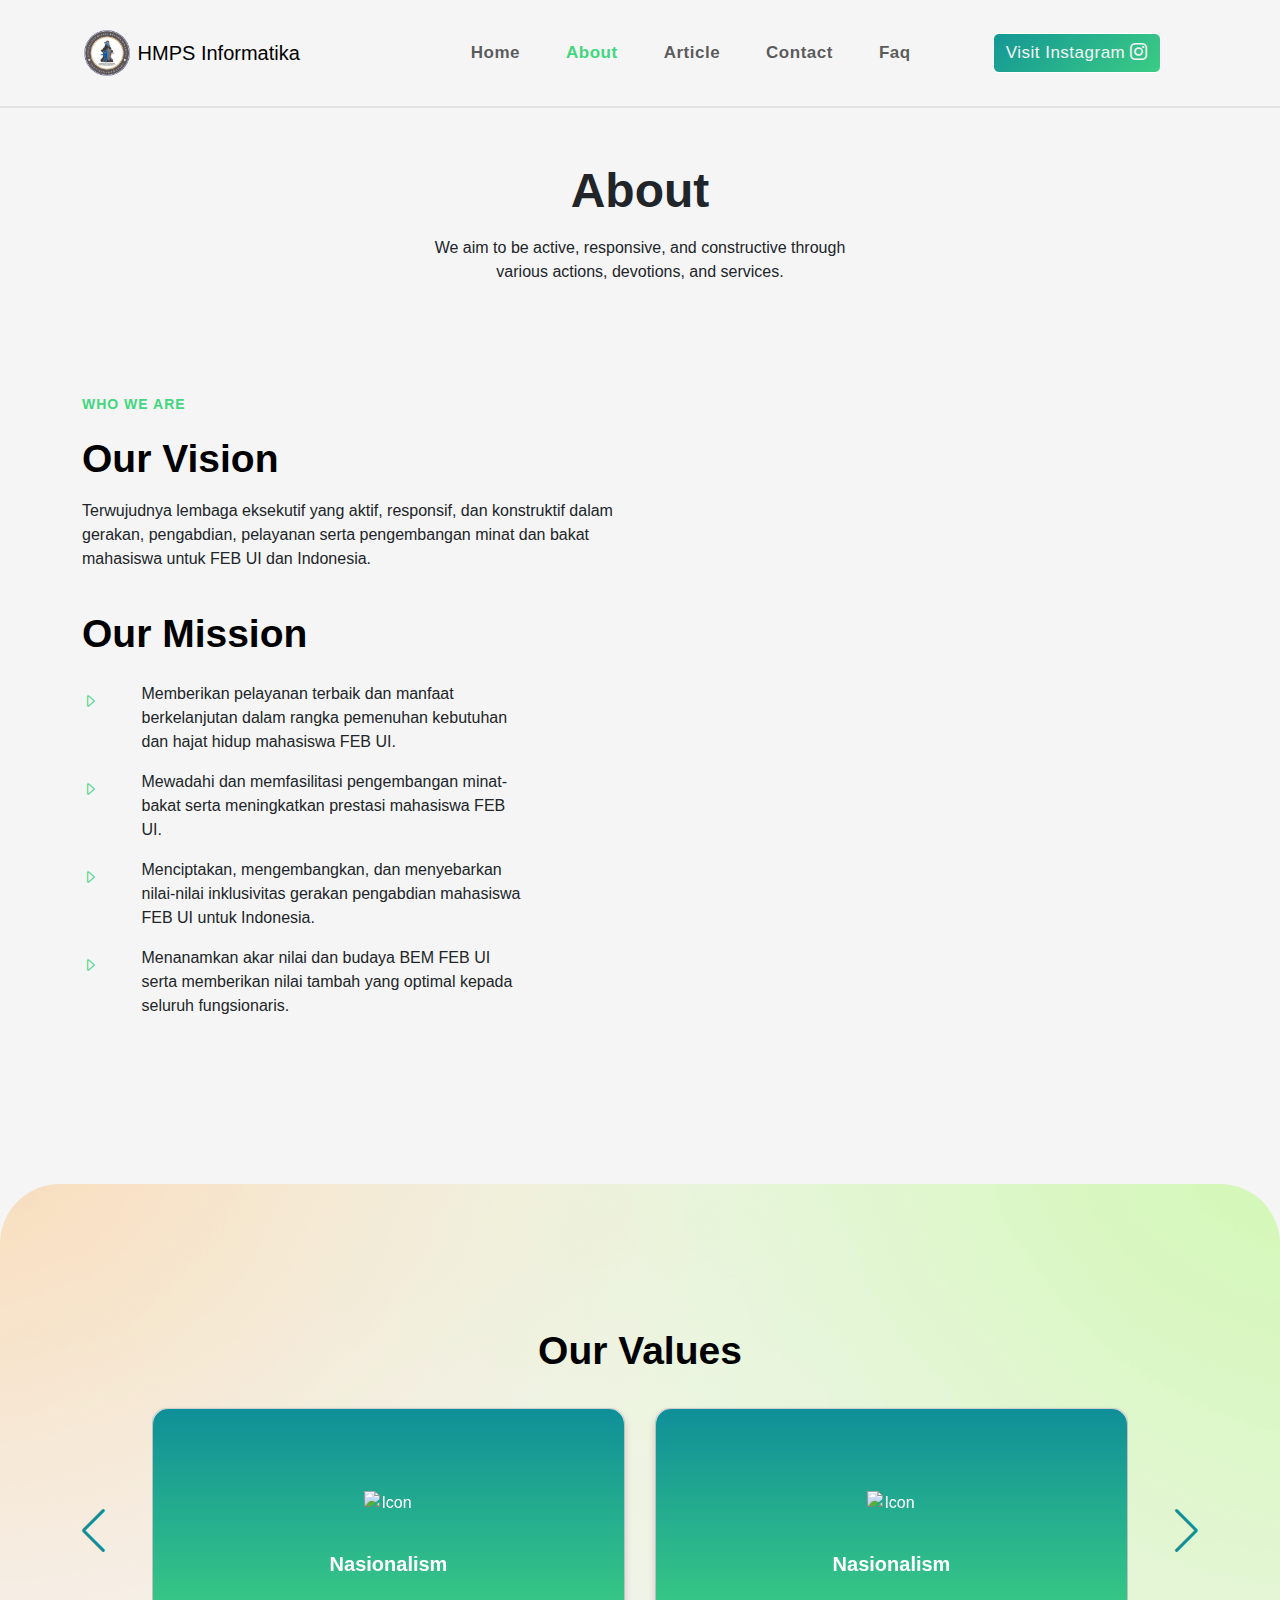
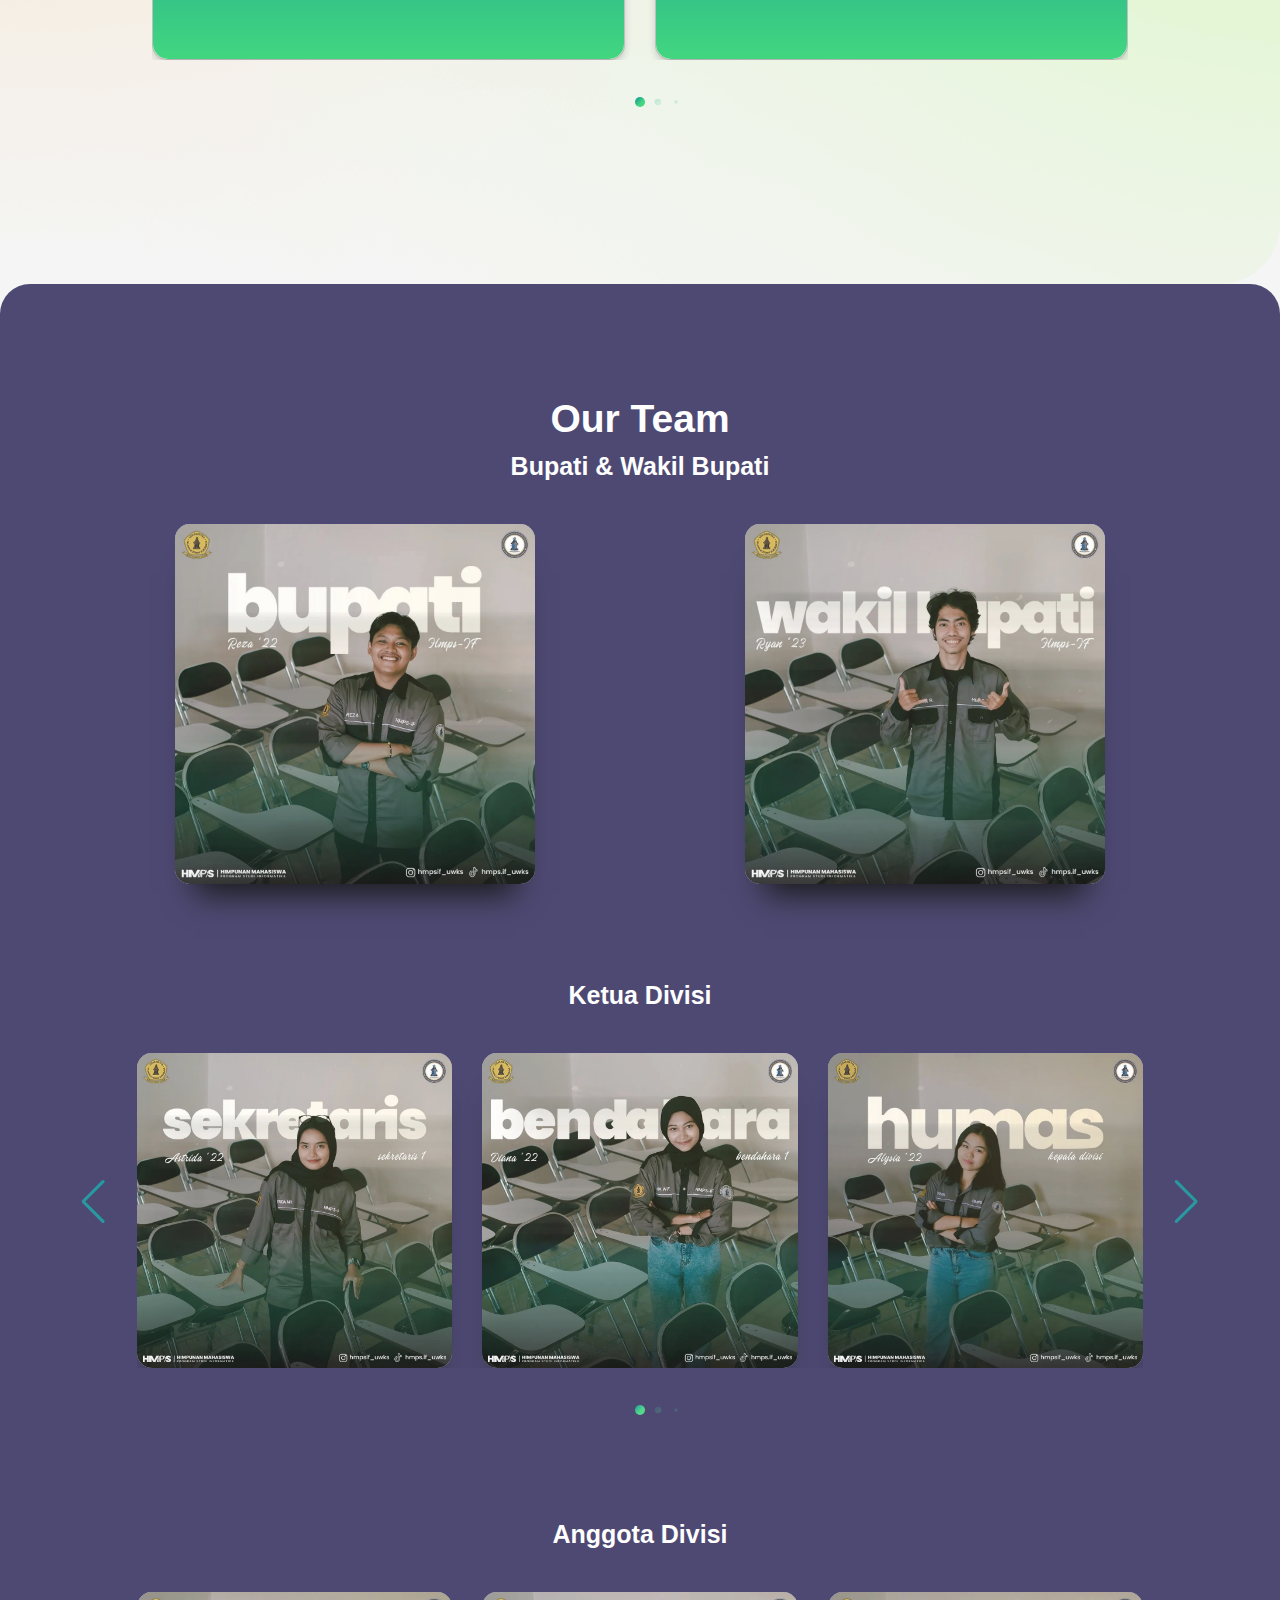
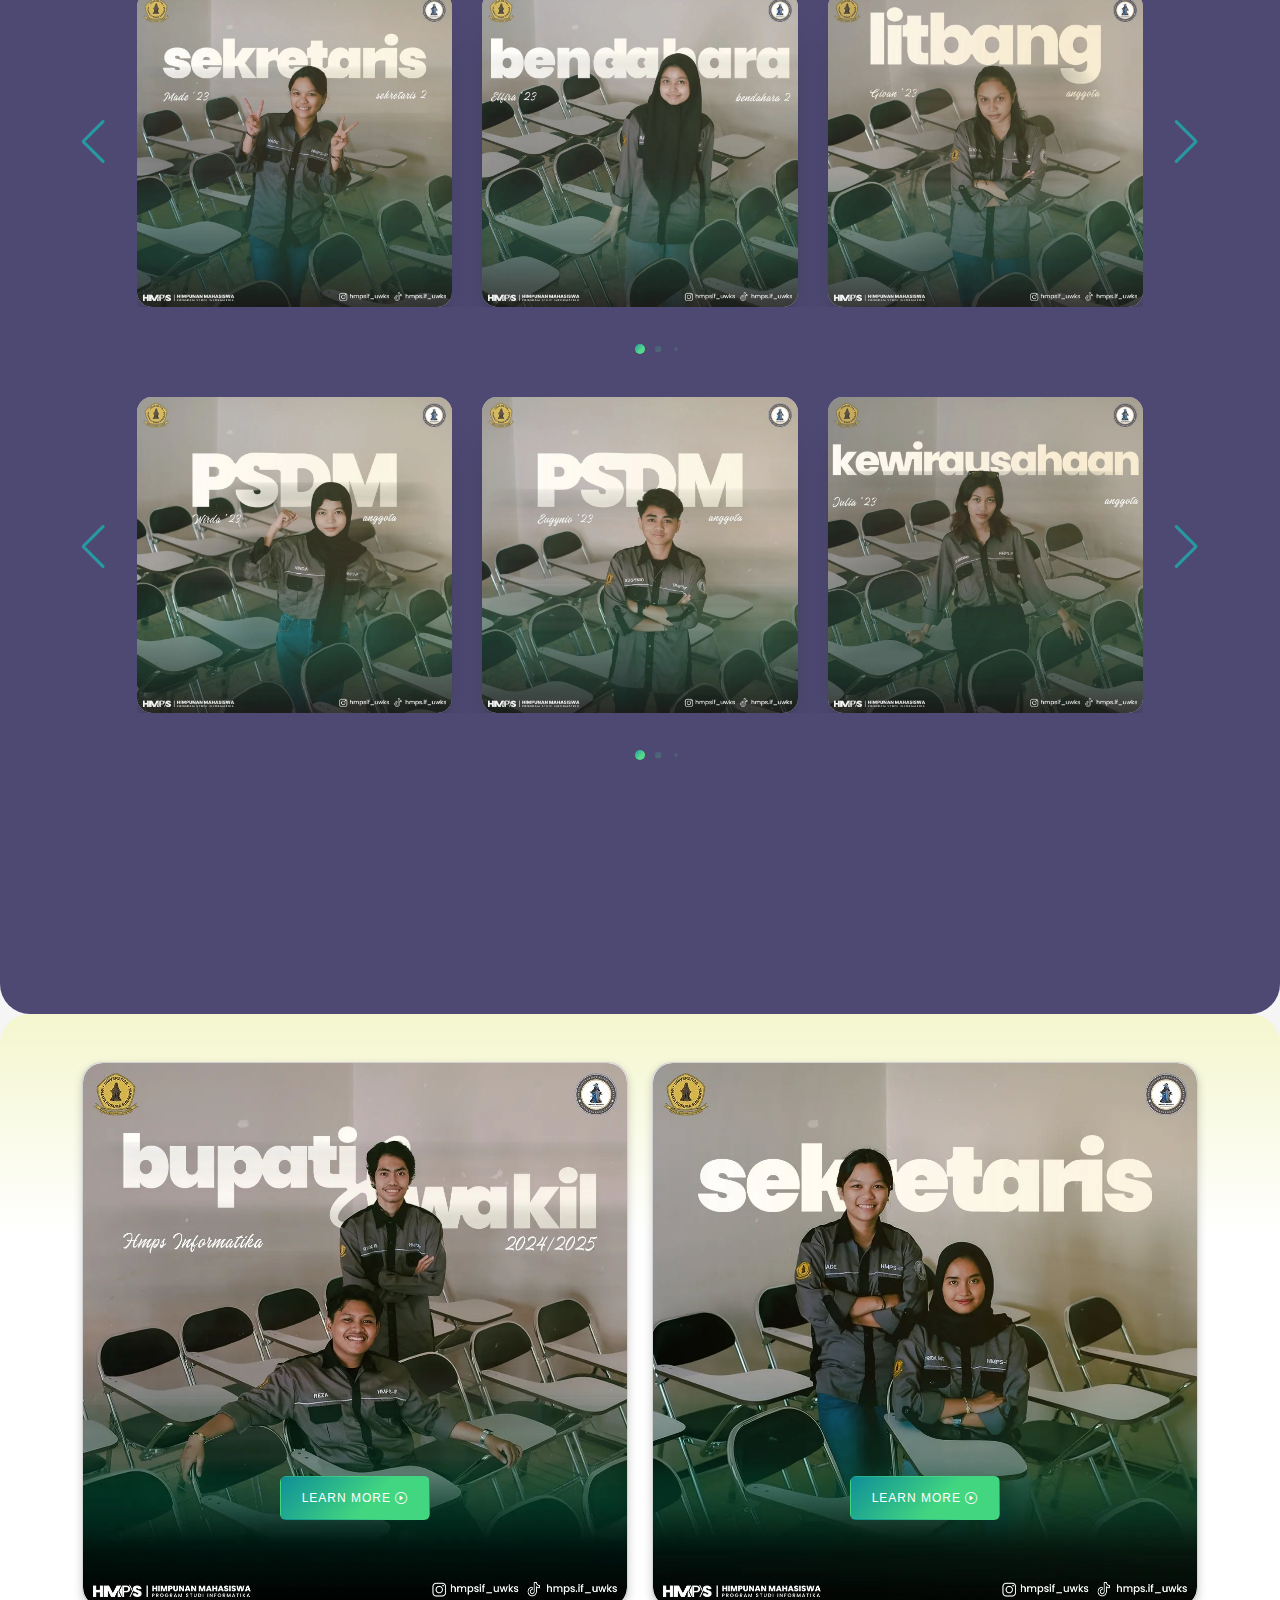
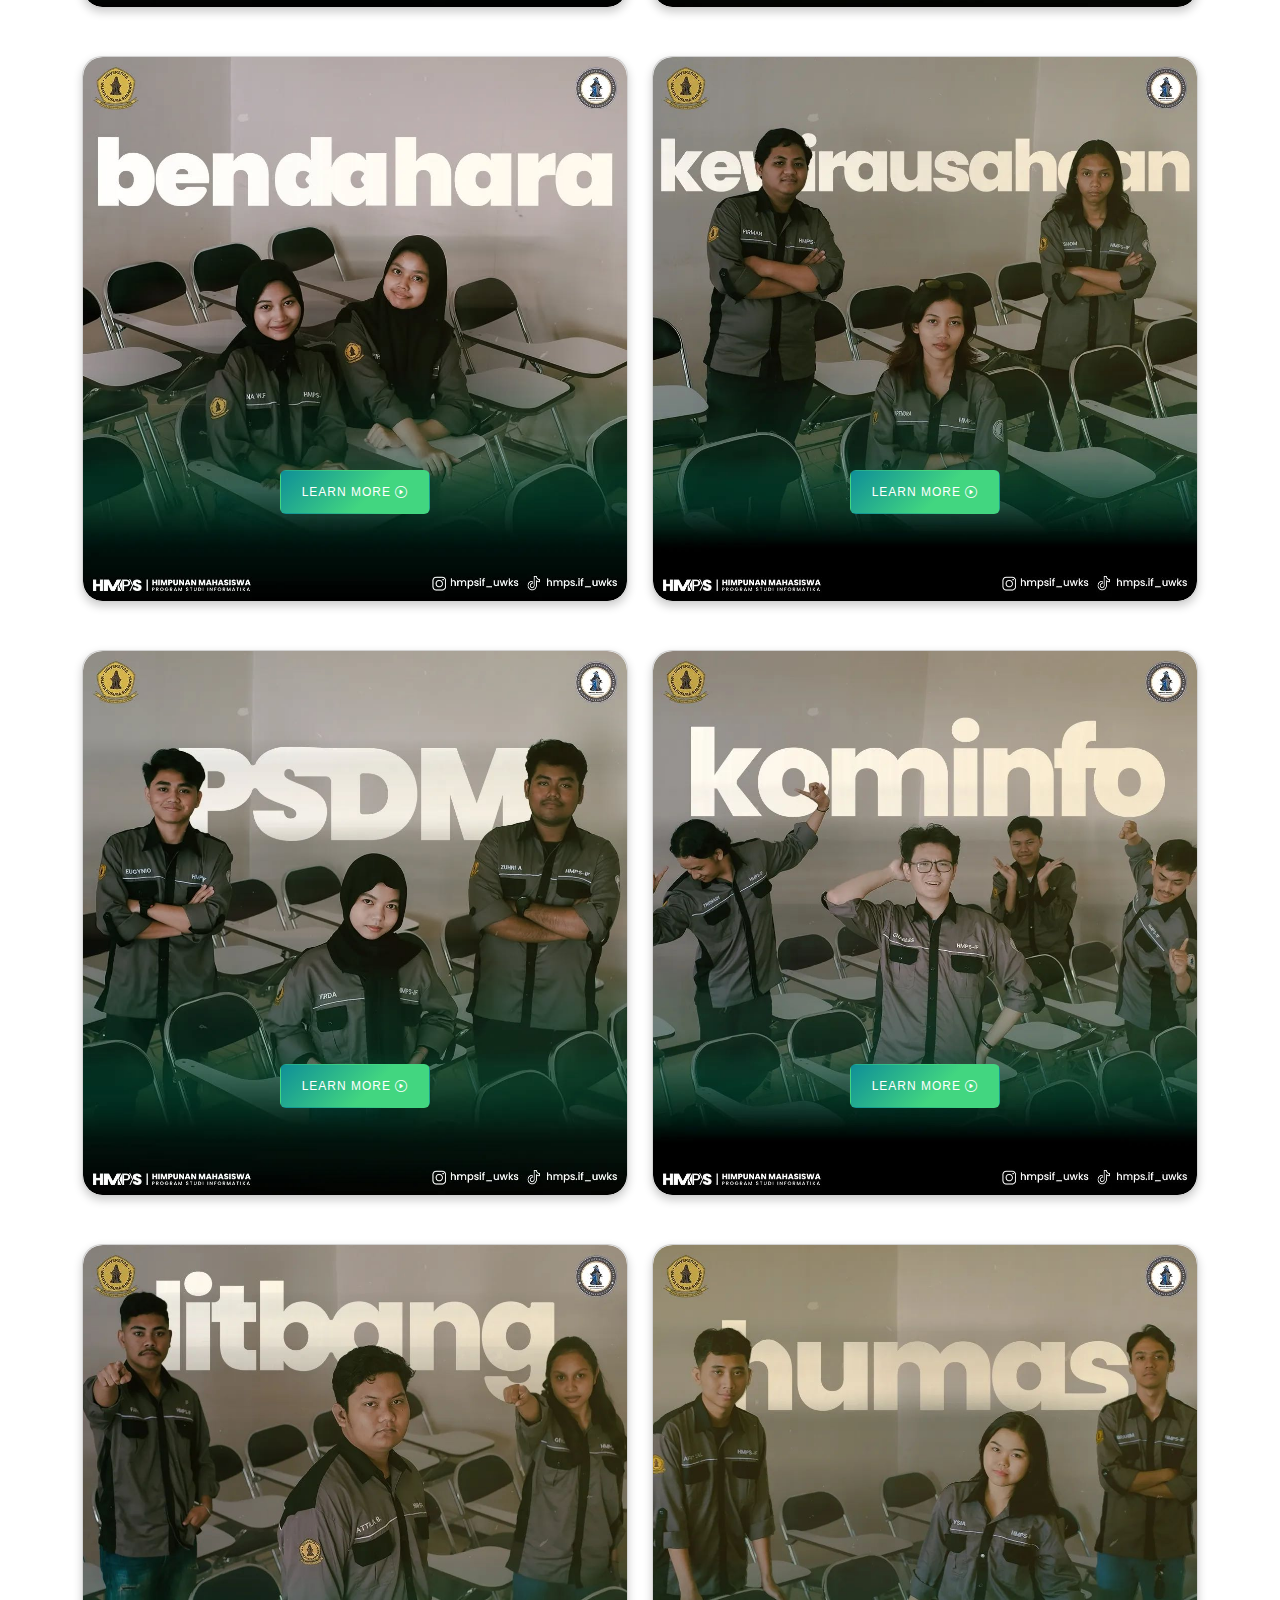
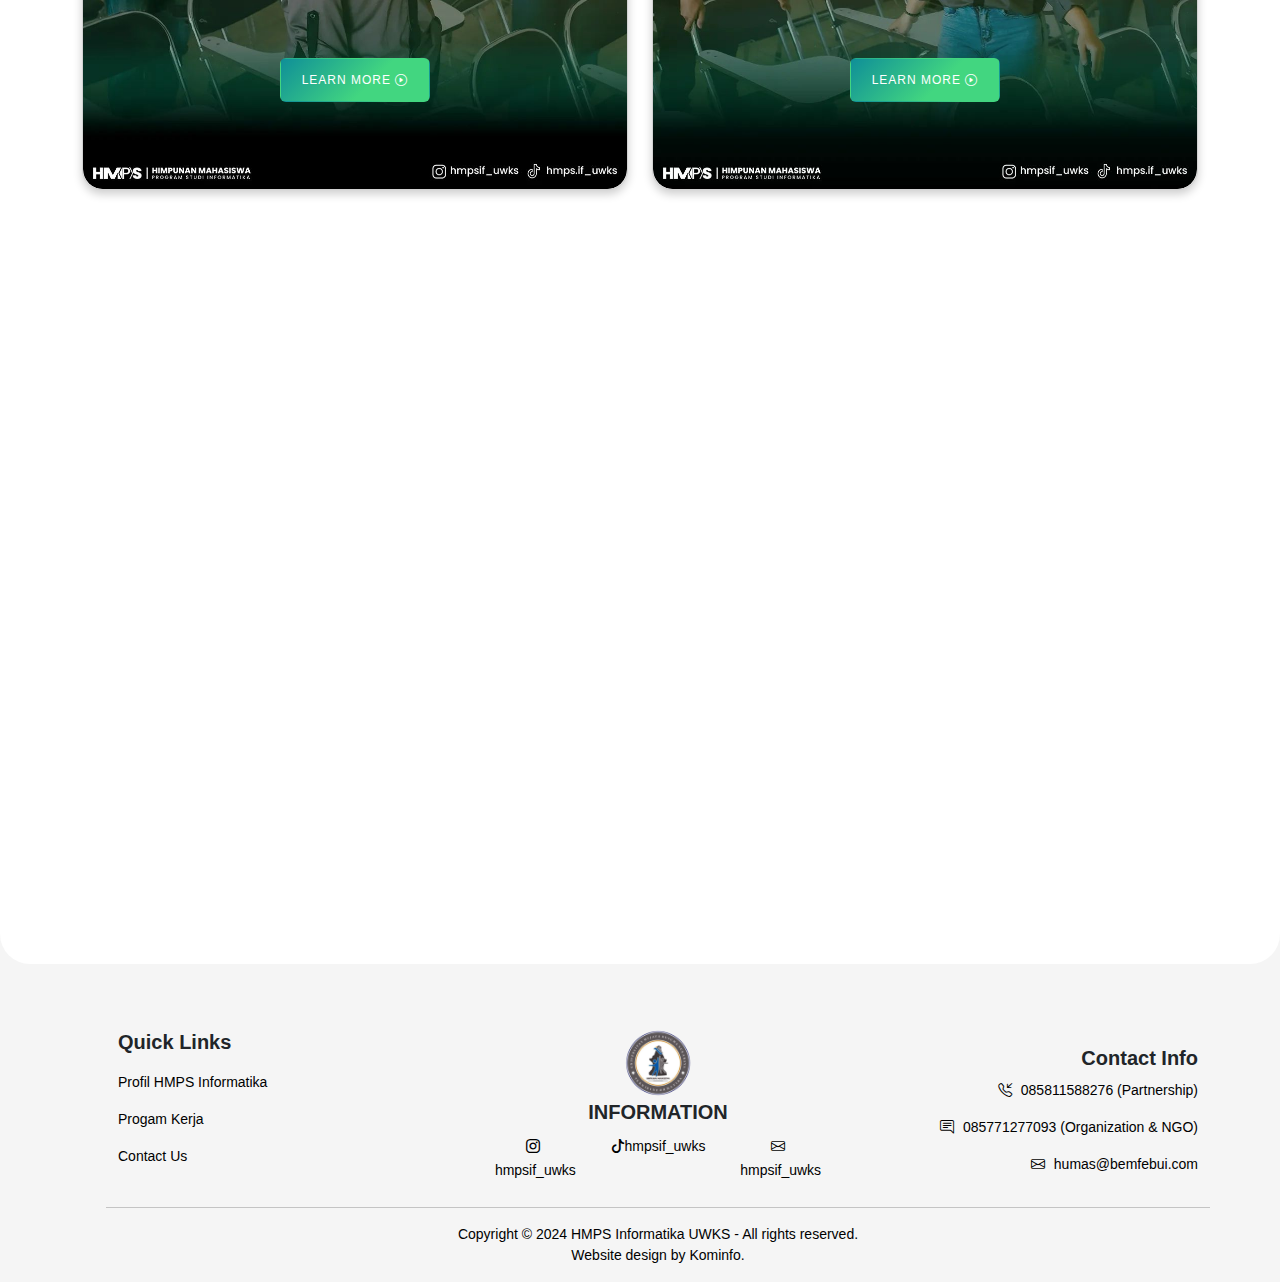
==== commit c1522674: "Add files via upload" ====
--- a/profil.html
+++ b/profil.html
@@ -348,7 +348,7 @@
             <h5>Bupati & Wakil Bupati</h5>
           </div>
 
-          <div class="col-lg-6 col-md-6 d-flex justify-content-center">
+          <div class="col-lg-6 col-md-6 col-sm d-flex justify-content-center">
             <div class="card">
               <div class="imbBx">
                 <img src="img/foto_hmps/reza.jpeg" alt="" />
@@ -376,7 +376,7 @@
               </div>
             </div>
           </div>
-          <div class="col-lg-6 col-md-6 d-flex justify-content-center">
+          <div class="col-lg-6 col-md-6 col-sm d-flex justify-content-center">
             <div class="card">
               <div class="imbBx">
                 <img src="img/foto_hmps/ryan.jpeg" alt="" />
--- a/css/style.css
+++ b/css/style.css
@@ -755,19 +755,19 @@
 .slider-wrapper2 {
   overflow: hidden;
   max-width: 1200px;
-  margin: 0 70px 55px;
+  margin: 0 55px 55px;
 }
 
 .slider-wrapper3 {
   overflow: hidden;
   max-width: 1200px;
-  margin: 0 70px 55px;
+  margin: 0 55px 55px;
 }
 
 .slider-wrapper4 {
   overflow: hidden;
   max-width: 1200px;
-  margin: 0 70px 55px;
+  margin: 0 55px 55px;
 }
 
 .swiper-pagination-bullet {
@@ -936,13 +936,19 @@
     margin: 0 10px 40px;
   }
 
+  .slider-wrapper3,
+  .slider-wrapper4,
+  .slider-wrapper2 {
+    margin: 0 15px 40px;
+  }
+
   .swiper-slide-button {
     display: none;
   }
 
   /* section 4 our team */
   .section-4-our-team {
-    min-height: 2500px;
+    min-height: 2750px;
   }
 
   .section-4-our-team .card {
